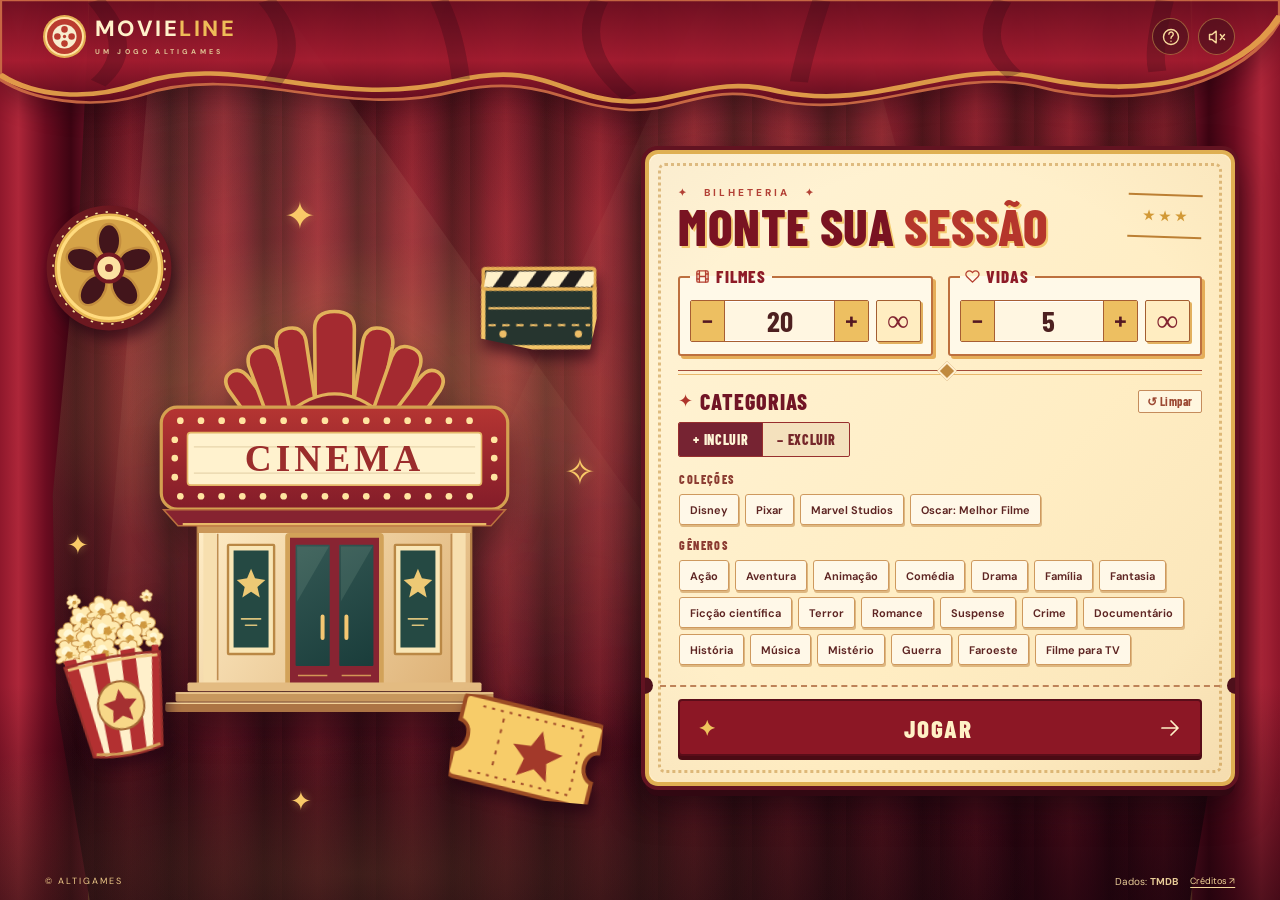
==== index.html @ 3230ce0a "Atualiza layout timeline" ====
<!doctype html>
<html lang="pt-BR">
<head>
<meta charset="utf-8"><meta name="viewport" content="width=device-width, initial-scale=1, viewport-fit=cover">
<meta name="theme-color" content="#480b17"><meta name="description" content="Luzes, câmera... em que ano? Monte sua linha do tempo de filmes no Movieline, um jogo AltiGames.">
<title>Movieline — Sua sessão de cinema</title>
<link rel="icon" href="./assets/favicon.svg" type="image/svg+xml">
<link rel="preconnect" href="https://fonts.googleapis.com"><link rel="preconnect" href="https://fonts.gstatic.com" crossorigin>
<link href="https://fonts.googleapis.com/css2?family=DM+Sans:wght@400;500;600;650;700&family=Fraunces:ital,opsz,wght@0,9..144,600;0,9..144,700;0,9..144,800;1,9..144,600&family=Barlow+Condensed:wght@500;600;700;800;900&display=swap" rel="stylesheet">
<link rel="stylesheet" href="./styles.css?v=6">
<link rel="stylesheet" href="./home.css?v=5">
<link rel="stylesheet" href="./game.css?v=7">
<script type="module" src="./js/app.js?v=7"></script>
</head>
<body data-screen="setup">
<div class="home-stage" aria-hidden="true">
 <div class="theatre-glow"></div>
 <div class="theatre-beam theatre-beam-left"></div><div class="theatre-beam theatre-beam-right"></div>
 <div class="theatre-curtain theatre-curtain-left"></div><div class="theatre-curtain theatre-curtain-right"></div>
 <div class="theatre-valance"></div><div class="theatre-floor"></div>
</div>
<div class="app-shell">
<header class="site-header">
 <a class="brand" href="./index.html" aria-label="Movieline, início"><img src="./assets/favicon.svg" alt="" width="38" height="38"><span>MOVIE<span class="brand-red">LINE</span><small>UM JOGO ALTIGAMES</small></span></a>
 <div class="header-actions" role="group" aria-label="Ajuda e som"><button class="icon-button" id="help-button" aria-label="Como jogar" title="Como jogar"><span data-icon="help"></span></button><button class="icon-button" id="sound-button" aria-label="Ativar sons" aria-pressed="false" title="Som"><span data-icon="sound-off"></span></button></div>
</header>
<main id="main-content">
<section id="setup-screen" class="setup-screen" aria-label="Configurar partida">
 <div class="intro" aria-hidden="true">
  <div class="stage-art">
   <div class="stage-center"><img src="./assets/cinema.svg?v=5" width="560" height="530" alt="" draggable="false"></div>
   <img class="stage-prop stage-reel" src="./assets/film-reel.svg" width="144" height="144" alt="" draggable="false">
   <img class="stage-prop stage-clapper" src="./assets/clapper.svg" width="165" height="130" alt="" draggable="false">
   <img class="stage-prop stage-ticket" src="./assets/golden-ticket.svg" width="140" height="90" alt="" draggable="false">
   <img class="stage-prop stage-popcorn" src="./assets/popcorn.svg" width="144" height="184" alt="" draggable="false">
   <span class="stage-spark stage-spark-a">&#10022;</span><span class="stage-spark stage-spark-b">&#10023;</span><span class="stage-spark stage-spark-c">&#10022;</span><span class="stage-spark stage-spark-d">&#10022;</span>
  </div>
 </div>
 <div class="setup-ticket">
  <div class="ticket-heading"><div><span class="ticket-kicker">✦ &nbsp; BILHETERIA &nbsp; ✦</span><h1>MONTE SUA <span>SESSÃO</span></h1></div><div class="ticket-emblem" aria-hidden="true"><span>★</span><span>★</span><span>★</span></div></div>
  <form id="setup-form" novalidate>
   <div class="counters">
    <fieldset class="counter"><legend><span data-icon="film"></span> FILMES</legend><div class="quantity-bar"><div class="stepper"><button type="button" data-step="films:-1" aria-label="Diminuir filmes">−</button><input id="films-input" aria-label="Quantidade de filmes" inputmode="numeric" type="number" min="1" step="1" value="20"><button type="button" data-step="films:1" aria-label="Aumentar filmes">+</button></div><button type="button" class="infinity-button" id="films-infinity-button" data-infinity="films" aria-pressed="false" aria-label="Ativar filmes infinitos" title="Filmes infinitos">∞</button><input type="checkbox" id="films-infinite" hidden></div></fieldset>
    <fieldset class="counter"><legend><span data-icon="heart"></span> VIDAS</legend><div class="quantity-bar"><div class="stepper"><button type="button" data-step="lives:-1" aria-label="Diminuir vidas">−</button><input id="lives-input" aria-label="Quantidade de vidas" inputmode="numeric" type="number" min="1" step="1" value="5"><button type="button" data-step="lives:1" aria-label="Aumentar vidas">+</button></div><button type="button" class="infinity-button" id="lives-infinity-button" data-infinity="lives" aria-pressed="false" aria-label="Ativar vidas infinitas" title="Vidas infinitas">∞</button><input type="checkbox" id="lives-infinite" hidden></div></fieldset>
   </div>
   <div class="ticket-cutline" aria-hidden="true"></div>
   <div class="category-top"><div class="category-section-heading"><span class="category-section-symbol" aria-hidden="true">✦</span><h2>CATEGORIAS</h2></div><button type="button" class="plain-button" id="clear-filters" aria-label="Limpar filtros">↺ Limpar</button></div>
   <div class="filter-toolbar"><div class="segmented" role="group" aria-label="Ação ao selecionar categoria"><button type="button" id="mode-include" class="active" aria-pressed="true">+ INCLUIR</button><button type="button" id="mode-exclude" aria-pressed="false">− EXCLUIR</button></div></div>
   <div class="category-area" id="category-area" tabindex="0" role="region" aria-label="Categorias de filmes"><div id="category-list"></div></div>
   <div class="sr-only" id="filter-summary" aria-live="polite"></div>
   <div class="ticket-divider"></div>
   <button class="primary-button start-button" id="start-button" type="submit"><span class="start-spark" aria-hidden="true">✦</span><span>JOGAR</span><span data-icon="arrow-right"></span></button>
   <div id="setup-error" class="error-message" role="alert" hidden></div>
   <span class="sr-only" id="session-recap"></span>
  </form>
  <button type="button" id="resume-button" class="resume-button" hidden>↻ Retomar sessão</button>
 </div>
</section>
<section id="game-screen" class="game-screen" hidden aria-label="Partida de Movieline">
 <div class="game-topline">
  <div class="game-stats" aria-label="Placar">
   <div class="stat-item" title="Filmes respondidos"><span data-icon="film"></span><span class="sr-only">Filmes: </span><b id="stat-progress">0 / 20</b></div>
   <div class="stat-item" title="Acertos"><span data-icon="trophy"></span><span class="sr-only">Acertos: </span><b id="stat-score">0</b></div>
   <div class="stat-item lives-stat" title="Vidas restantes"><span data-icon="heart"></span><span class="sr-only">Vidas: </span><b id="stat-lives">5</b></div>
  </div><span id="round-label" class="sr-only"></span>
  <button class="icon-button end-session" id="end-button" title="Encerrar partida" aria-label="Encerrar partida"><span data-icon="close"></span></button>
  <div class="progress-rail" aria-hidden="true"><div id="progress-fill"></div></div>
 </div>
 <section class="timeline-panel" aria-label="Linha do tempo">
  <div class="timeline-heading"><span><span data-icon="arrow-left"></span>ANTES</span><h2>LINHA DO TEMPO</h2><span>DEPOIS<span data-icon="arrow-right"></span></span></div>
  <div class="film-perforations" aria-hidden="true"></div>
  <div class="timeline-scroll" id="timeline-scroll" tabindex="0" role="region" aria-label="Linha do tempo horizontal. Arraste o filme ou toque em um espa&#231;o. Use a roda do mouse, dois dedos ou as setas para rolar."><div class="timeline-track" id="timeline-track"></div></div>
  <div class="film-perforations" aria-hidden="true"></div>
  <div class="timeline-bottom"><span class="scroll-cue" aria-hidden="true"><span data-icon="mouse"></span><span data-icon="arrow-left"></span><span data-icon="arrow-right"></span></span><div class="timeline-nav"><button class="icon-button" id="scroll-left" title="Rolar para a esquerda" aria-label="Rolar linha para a esquerda"><span data-icon="arrow-left"></span></button><button class="icon-button" id="scroll-right" title="Rolar para a direita" aria-label="Rolar linha para a direita"><span data-icon="arrow-right"></span></button></div></div>
 </section>
 <div class="turn-panel" id="turn-panel">
  <div id="candidate" class="candidate" tabindex="0" role="group" aria-label="Arraste o filme para a linha do tempo" aria-describedby="placement-label"></div>
  <div class="turn-actions">
   <button class="ticket-action" id="confirm-button" disabled><span>REVELAR</span></button>
   <button class="ticket-action" id="review-answer" hidden><span>VER RESPOSTA</span></button>
  </div><div id="placement-label" class="sr-only" aria-live="polite"></div>
 </div><div id="game-error" class="error-message game-error" role="alert" hidden></div>
</section>
<section id="results-screen" class="results-screen" hidden aria-label="Resultado da partida">
 <div class="results-ticket">
  <div class="eyebrow">FIM DA SESS&Atilde;O</div><div class="results-emblem" aria-hidden="true"><span data-icon="trophy"></span></div>
  <h1 id="results-title">Sess&atilde;o completa!</h1><p id="results-description"></p>
  <div class="results-stats"><div><b id="results-score">0</b><small>ACERTOS</small></div><div><b id="results-accuracy">0%</b><small>APROVEITAMENTO</small></div><div><b id="results-streak">0</b><small>SEQU&Ecirc;NCIA</small></div></div>
  <p id="results-detail"></p>
  <div class="results-actions"><button class="ticket-action" id="play-again"><span data-icon="refresh"></span><span>Jogar novamente</span></button><button class="outline-button results-secondary" id="new-game"><span data-icon="home"></span><span>Novo jogo</span></button></div>
  <div id="results-error" class="error-message" role="alert" hidden></div><button class="plain-button" id="review-timeline">Ver linha do tempo</button>
 </div>
</section>
</main>
<footer class="site-footer"><span class="footer-brand">© ALTIGAMES</span><button class="credits-trigger" id="credits-button"><span>Dados: <b>TMDB</b></span><span class="credits-word">Créditos ↗</span></button></footer>
</div>
<dialog id="info-dialog" class="info-dialog"><button class="dialog-close icon-button" aria-label="Fechar janela"><span data-icon="close"></span></button><div id="dialog-content"></div></dialog>
<dialog id="reveal-popup" class="reveal-popup" aria-labelledby="reveal-title" aria-describedby="reveal-film-name reveal-film-year">
 <div class="clapper-arm" aria-hidden="true"><span></span></div>
 <div class="reveal-popup-card"><div class="clapper-rail" aria-hidden="true"></div>
  <div class="reveal-popup-body">
   <button type="button" class="icon-button reveal-close" id="reveal-close" title="Ver a linha" aria-label="Fechar resposta e ver a linha do tempo"><span data-icon="close"></span></button>
   <h2 id="reveal-title">ACERTOU</h2>
   <p class="reveal-film-name" id="reveal-film-name"></p><p class="reveal-film-year" id="reveal-film-year"></p><p class="reveal-detail" id="reveal-detail"></p>
   <div id="reveal-error" class="error-message" role="alert" hidden></div>
   <button class="ticket-action ticket-next-button" id="popup-next-button" type="button"><span>Pr&oacute;ximo filme</span></button>
  </div>
 </div>
</dialog>
<div class="toast" id="toast" role="status" hidden></div>
<div class="sr-only" id="live-region" aria-live="polite"></div>
<noscript><div class="noscript">Ative o JavaScript no navegador para jogar Movieline.</div></noscript>
<script>if(location.protocol==='file:'){document.addEventListener('DOMContentLoaded',function(){var e=document.getElementById('setup-error');e.hidden=false;e.textContent='Este pacote é para publicação. Abra o jogo pelo endereço do site no GitHub Pages, não diretamente pelo arquivo index.html.';document.getElementById('start-button').disabled=true;});}</script>
</body></html>
---- styles.css ----
@charset "UTF-8";
:root{--paper:#f6efdf;--cream:#fff9ec;--ink:#342a24;--muted:#776c5e;--red:#b43b2e;--red-dark:#8b2d25;--gold:#d1a147;--line:#ded1b9;--mint:#dce5d6;--green:#315e4b;--shadow:0 6px 0 #ded1b8;--display:'Fraunces',Georgia,serif;--body:'DM Sans',Arial,sans-serif;--card-width:146px;--slot-width:116px;--track-height:284px}
*{box-sizing:border-box}html,body{margin:0;width:100%;height:100%;color:var(--ink);background:var(--paper)}body{font-family:var(--body);font-size:14px;background-image:radial-gradient(#b69c7320 .6px,transparent .6px);background-size:5px 5px;overflow:hidden}button,input,select,textarea{font:inherit}button,a,input,select,textarea{-webkit-tap-highlight-color:transparent}button{color:inherit;cursor:pointer}a{color:inherit}button{border:0;background:none}button:disabled{cursor:not-allowed;opacity:.45}button:focus-visible,a:focus-visible,input:focus-visible,select:focus-visible,textarea:focus-visible,[tabindex]:focus-visible{outline:3px solid #2c705c;outline-offset:4px}button,a,input{touch-action:manipulation}button{transition:background .16s,box-shadow .16s,opacity .16s,transform .16s}button:active:not(:disabled){transform:translateY(1px)}[hidden]{display:none!important}.icon{width:20px;height:20px;display:block;flex-shrink:0;stroke:currentColor;stroke-width:1.7;fill:none;stroke-linecap:round;stroke-linejoin:round}span[data-icon]{display:inline-flex;vertical-align:middle}.app-shell{height:100vh;height:100dvh;max-width:1536px;margin:0 auto;display:flex;flex-direction:column;padding:0 5%;overflow:hidden}.site-header{height:91px;flex:0 0 91px;display:flex;align-items:center;justify-content:space-between;border-bottom:1px solid var(--line);gap:20px}.brand{display:flex;align-items:center;gap:11px;text-decoration:none;font-weight:800;letter-spacing:2px;font-size:25px;line-height:1.1}.brand-red{color:var(--red)}.brand small{display:block;font-size:8px;letter-spacing:3.1px;color:var(--muted);margin-top:7px}.brand img{border-radius:50%;width:39px;height:39px}.header-middle{font-size:9px;letter-spacing:2px;color:var(--muted);display:flex;align-items:center;gap:15px}.mini-star{color:var(--red);font-size:22px}.header-actions{display:flex;gap:9px;align-items:center}.text-button{display:flex;align-items:center;gap:7px;font-size:12px;padding:10px}.icon-button{width:37px;height:37px;border:1px solid var(--line);border-radius:50%;display:inline-flex;align-items:center;justify-content:center;text-decoration:none;background:transparent}.icon-button:hover{background:#eadfc9}.text-button:hover,.plain-button:hover{text-decoration:underline;text-underline-offset:4px}#main-content{flex:1;min-height:0;position:relative}.setup-screen{height:100%;display:grid;grid-template-columns:1fr 1fr;gap:6%;align-items:center;padding:22px 0 18px}.intro{height:100%;max-height:720px;display:flex;flex-direction:column;justify-content:center;min-height:0;padding-top:6px}.eyebrow{font-size:10px;line-height:1.5;letter-spacing:2px;font-weight:700;color:var(--red);display:flex;align-items:center;gap:10px}.small-rule{width:23px;border-top:2px solid var(--red)}h1,h2,h3,p{margin:0}h1,h2{font-family:var(--display);font-weight:700}h1{font-size:clamp(48px,5vw,74px);line-height:1.07;letter-spacing:-2.6px;margin-top:17px;position:relative}h1 em{font-weight:600;color:var(--red);position:relative}h1 em:after{content:'';position:absolute;height:9px;border-bottom:2px solid var(--gold);bottom:-4px;left:0;right:0;border-radius:50%}.heading-star{position:absolute;color:var(--gold);font-size:32px;top:27%;right:1%;font-style:normal}.intro-copy{font-size:14px;line-height:1.75;color:var(--muted);margin-top:20px}.cinema-scene{position:relative;flex:0 1 330px;min-height:80px;margin:9px -20px -4px;display:flex;justify-content:center}.cinema-scene>img{width:100%;height:100%;object-fit:contain;max-height:350px}.scene-stamp{position:absolute;z-index:1;left:6%;top:15%;border:1.5px solid #9c4135;border-radius:50%;width:79px;height:79px;display:flex;flex-direction:column;align-items:center;justify-content:center;color:#9c4135;transform:rotate(-14deg);font-size:8px;letter-spacing:1.2px;gap:5px;outline:1px solid #9c4135;outline-offset:-6px}.scene-stamp b{font-size:9px}.scene-stamp span{font-size:9px;letter-spacing:4px;padding-left:4px}.intro-bottom{display:flex;gap:9px;align-items:center;justify-content:center;font-size:8px;letter-spacing:1.3px;color:var(--muted);margin-top:3px;padding:10px 0}.tiny-film{display:inline-block;width:18px;height:13px;border:2px solid var(--muted);border-left:5px dotted var(--muted);border-right:5px dotted var(--muted);transform:rotate(-15deg)}.setup-ticket{background:var(--cream);border:1px solid var(--line);border-radius:14px;box-shadow:var(--shadow);padding:27px 30px 19px;max-width:640px;width:100%;justify-self:end;position:relative}.ticket-heading{display:flex;align-items:center;justify-content:space-between;margin-bottom:23px}.ticket-heading h2{font-size:30px;letter-spacing:-1px;line-height:1.2;margin-top:5px}.ticket-heading .eyebrow{font-size:9px;letter-spacing:1.7px}.ticket-number{font-family:var(--display);font-size:13px;color:#a9977b;line-height:1.8;text-align:center}.ticket-number b{font-size:11px;letter-spacing:4px;color:var(--gold)}.counters{display:grid;grid-template-columns:1fr 1fr;gap:18px;margin-bottom:24px}.counter{min-width:0;margin:0;padding:0;border:0}.counter legend{font-size:12px;font-weight:600;margin-bottom:9px;display:flex;align-items:center;gap:6px}.counter legend .icon{width:16px;height:16px;color:var(--red)}.stepper{border:1px solid var(--line);border-radius:7px;height:47px;display:flex;align-items:center;background:var(--paper);overflow:hidden}.stepper button{font-size:22px;font-weight:400;width:39px;align-self:stretch}.stepper button:hover{background:#e7dbc3}.stepper input{min-width:0;width:100%;height:100%;font-size:23px;font-weight:700;text-align:center;border:0;background:none;color:var(--ink);appearance:textfield;-moz-appearance:textfield}.stepper input::-webkit-outer-spin-button,.stepper input::-webkit-inner-spin-button{-webkit-appearance:none;margin:0}.stepper.infinite:after{content:'\221e';position:absolute;left:50%;transform:translateX(-50%);font-size:30px;pointer-events:none}.stepper.infinite{position:relative}.stepper.infinite input{color:transparent}.infinite-control{display:flex;align-items:center;gap:7px;font-size:10px;color:var(--muted);margin-top:11px;cursor:pointer;user-select:none}.infinite-control input{position:absolute;opacity:0;width:1px;height:1px}.toggle{width:25px;height:15px;border:1px solid #cfc2aa;background:#e5dbc7;border-radius:20px;position:relative}.toggle:before{content:'';position:absolute;top:2px;left:2px;width:9px;height:9px;background:#fff9eb;border-radius:50%;transition:transform .15s}.infinite-control input:checked+.toggle{background:var(--green);border-color:var(--green)}.infinite-control input:checked+.toggle:before{transform:translateX(10px)}.infinite-control input:focus-visible+.toggle{outline:3px solid var(--green);outline-offset:3px}.infinite-control b{font-size:17px;font-weight:500;margin-left:auto;line-height:1}.category-top{display:flex;align-items:center;justify-content:space-between;gap:10px;margin-bottom:10px}.category-top h3{font-size:14px;font-weight:700}.plain-button{font-size:10px;color:var(--muted);padding:3px 0}.filter-toolbar{display:flex;align-items:center;justify-content:space-between;margin-bottom:13px;gap:10px}.segmented{border:1px solid var(--line);border-radius:5px;display:flex;padding:3px;gap:3px;background:#f3ead7}.segmented button{padding:5px 12px;border-radius:3px;font-size:11px}.segmented button.active{background:var(--green);color:white}.segmented #mode-exclude.active{background:var(--red)}.filter-key{font-size:8px;color:var(--muted);display:flex;gap:5px;align-items:center}.filter-key i{width:6px;height:6px;background:var(--green);border-radius:50%;margin-left:3px}.filter-key i.minus-key{background:var(--red)}.category-area{max-height:188px;min-height:84px;overflow-y:auto;padding:0 5px 2px 0;scrollbar-width:thin;scrollbar-color:#caba9f transparent;overscroll-behavior:contain}.category-group-title{font-size:8px;letter-spacing:1.6px;color:var(--muted);font-weight:700;margin:3px 0 8px}.category-group-title:not(:first-child){margin-top:15px}.category-chips{display:flex;flex-wrap:wrap;gap:6px}.category-chip{border:1px solid var(--line);border-radius:5px;background:#fff9ec;padding:7px 11px;font-size:11px;line-height:1;min-height:29px;display:inline-flex;gap:5px;align-items:center}.category-chip:hover{border-color:var(--green);background:#edf0e2}.category-chip.included{background:var(--mint);border-color:#789c7d;color:#2f5945}.category-chip.excluded{background:#f7e1d8;border-color:#c18372;color:#913427;text-decoration:line-through}.category-chip .chip-state{display:none;width:9px;font-size:12px;line-height:1}.category-chip.included .chip-state,.category-chip.excluded .chip-state{display:inline}.filter-summary{min-height:28px;font-size:10px;line-height:1.5;margin:12px 0 0;color:var(--muted)}.ticket-divider{position:relative;height:1px;border-top:1px dashed #ccbea2;margin:14px -30px 14px}.ticket-divider:before,.ticket-divider:after{content:'';width:16px;height:16px;border:1px solid var(--line);background:var(--paper);position:absolute;border-radius:50%;top:-9px}.ticket-divider:before{left:-9px;clip-path:inset(0 0 0 50%)}.ticket-divider:after{right:-9px;clip-path:inset(0 50% 0 0)}.session-recap{display:flex;align-items:center;gap:8px;font-size:10px;color:var(--muted);margin-bottom:12px}.session-recap .icon{width:17px;height:17px;color:var(--red)}.mode-badge{margin-left:auto;font-size:7px;font-weight:700;letter-spacing:1px;border:1px solid #c5b89d;background:#f2e9d4;padding:3px 5px;border-radius:3px;white-space:nowrap}.mode-badge.live{background:#dce7d8;color:var(--green);border-color:#aac1a1}.primary-button{display:flex;align-items:center;justify-content:center;gap:18px;background:var(--red);color:#fff8e7;border:1px solid var(--red-dark);border-radius:7px;box-shadow:0 3px 0 var(--red-dark);min-height:48px;padding:12px 19px;font-size:13px;font-weight:700}.primary-button:hover:not(:disabled){background:var(--red-dark);box-shadow:0 3px 0 #70261f}.start-button{width:100%;letter-spacing:1.5px;font-size:11px;justify-content:space-between;padding:14px 23px}.setup-note{font-size:9px;line-height:1.5;color:var(--muted);text-align:center;margin-top:12px}.error-message{font-size:12px;line-height:1.5;border:1px solid #c4937e;background:#f9e6db;color:#8a3125;padding:10px;border-radius:6px;margin-top:10px;max-height:90px;overflow:auto}.resume-button{display:block;width:100%;font-size:11px;color:var(--green);padding:12px 0 0;font-weight:600}.site-footer{height:47px;flex:0 0 47px;border-top:1px solid var(--line);display:flex;align-items:center;justify-content:space-between;gap:15px;color:#706556;font-size:9px}.footer-brand{font-size:8px;letter-spacing:1.2px}.footer-brand b{margin-left:8px;font-size:9px;letter-spacing:1.7px}.credits-trigger{font-size:10px;display:flex;gap:12px;align-items:center;color:#675d51;padding:8px 0}.credits-word{text-decoration:underline;text-underline-offset:3px;font-size:9px}.game-screen{height:100%;display:flex;flex-direction:column;padding:23px 0 18px;gap:15px}.game-topline{display:flex;align-items:center;justify-content:space-between;gap:20px}.game-topline h2{font-size:31px;letter-spacing:-1px;margin-top:5px}.game-topline h2 .mini-star{font-size:24px;margin-left:15px}.game-stats{display:flex;align-items:center;gap:30px}.game-stats>div{display:flex;flex-direction:column;gap:4px}.game-stats small{font-size:8px;letter-spacing:1.4px;color:var(--muted)}.game-stats b{font-family:var(--display);font-size:22px}.lives-stat b{color:var(--red)}.outline-button{border:1px solid var(--line);border-radius:6px;padding:9px 12px;display:inline-flex;align-items:center;justify-content:center;gap:8px;background:#fff8e9;font-size:11px;min-height:36px}.outline-button:hover{background:#e9dfc9}.outline-button .icon{width:16px;height:16px}.game-stats>.outline-button{margin-left:12px}.progress-rail{background:#e8ddc6;height:4px;border-radius:4px;overflow:hidden;flex-shrink:0}.progress-rail>div{background:var(--green);height:100%;width:0;transition:width .3s}.timeline-panel{flex:1;min-height:210px;border:1px solid var(--line);border-radius:12px;background:#fbf5e6;display:flex;flex-direction:column;overflow:hidden;position:relative}.timeline-heading{padding:17px 21px 5px;display:flex;align-items:center;justify-content:space-between;font-size:8px;letter-spacing:1.6px;color:var(--muted);flex-shrink:0}.timeline-heading>span{display:flex;gap:8px;align-items:center}.timeline-heading .icon{width:14px;height:14px}.timeline-heading .timeline-hint{font-size:10px;letter-spacing:0;color:#86765e}.timeline-scroll{overflow-x:auto;overflow-y:hidden;flex:1;min-height:0;scrollbar-width:thin;scrollbar-color:#baaa8b transparent;overscroll-behavior-x:contain;touch-action:pan-x;position:relative}.timeline-track{height:100%;min-height:170px;position:relative;isolation:isolate;width:100%;--center-y:calc(50% + 115.5px)}.timeline-track:before{content:'';position:absolute;left:0;right:0;top:var(--center-y);border-top:2px solid #cbbc9d;z-index:-1}.timeline-unit{position:absolute;top:50%;transform:translateY(-50%);width:var(--card-width);display:flex;flex-direction:column;align-items:center}.movie-card{position:relative;width:var(--card-width);height:218px;background:#fffcf3;border:1px solid #d2c3a8;border-radius:7px;box-shadow:0 4px 0 #d6c7a9;overflow:hidden;display:flex;flex-direction:column}.movie-poster{position:relative;width:100%;height:156px;overflow:hidden;background:#244b43;display:flex;align-items:center;justify-content:center;flex-shrink:0}.movie-poster img{display:block;width:100%;height:100%;object-fit:cover;position:absolute;inset:0;z-index:1}.movie-poster img.failed{display:none}.poster-fallback{height:100%;width:100%;padding:16px;display:flex;align-items:center;justify-content:center;flex-direction:column;background:repeating-linear-gradient(125deg,#ffffff08 0px,#ffffff08 1px,transparent 1px,transparent 5px);gap:12px;color:#f7eacb}.poster-fallback .icon{height:34px;width:34px;opacity:.8}.poster-fallback span{font-family:var(--display);font-size:18px;font-weight:600;line-height:1.1;text-align:center}.poster-fallback small{font-size:7px;letter-spacing:2px;opacity:.7}.card-title{padding:8px 9px;font-size:10px;font-weight:700;line-height:1.3;display:-webkit-box;-webkit-line-clamp:3;-webkit-box-orient:vertical;overflow:hidden}.card-year{position:absolute;top:142px;right:7px;background:var(--cream);border:1px solid #c9b58d;box-shadow:0 2px 0 #00000010;border-radius:4px;padding:3px 7px;font-family:var(--display);font-size:16px;font-weight:700;z-index:2}.base-label{font-size:7px;letter-spacing:1.4px;position:absolute;top:7px;left:7px;padding:5px;background:var(--paper);border-radius:2px;color:var(--ink);z-index:2}.movie-card.new-card{border:2px solid #56805b;box-shadow:0 4px 0 #6b8e68}.timeline-dot{width:9px;height:9px;background:#b4935e;border:2px solid var(--paper);outline:1px solid #b4935e;border-radius:50%;margin-top:13px;z-index:2}.timeline-slot{position:absolute;top:50%;transform:translateY(-50%);width:var(--slot-width);height:246px;display:flex;align-items:center;justify-content:center;z-index:2}.slot-button{width:62px;height:106px;display:flex;flex-direction:column;align-items:center;justify-content:center;border:1px dashed #c7b493;border-radius:7px;color:#aa916a;background:#fcf7ec80;gap:8px}.slot-button b{font-size:24px;font-weight:400}.slot-button small{font-size:8px;line-height:1.4}.slot-button:hover{background:#f2e1d0;border-color:var(--red);color:var(--red)}.timeline-slot.selected .slot-button{width:100px;height:218px;border:2px solid var(--red);box-shadow:0 3px 0 var(--red-dark);background:#fff6e6;padding:0;overflow:hidden;display:block;position:relative;color:var(--ink);cursor:grab;touch-action:none}.slot-movie-poster{height:144px}.slot-movie-poster .poster-fallback span{font-size:14px}.slot-movie-title{padding:8px 6px;font-size:9px;line-height:1.25;font-weight:700;max-height:54px;overflow:hidden}.slot-question{position:absolute;top:130px;right:5px;border-radius:3px;background:var(--red);color:white;padding:2px 6px;font-size:16px;font-weight:700;z-index:2}.timeline-slot.drop-hover .slot-button{box-shadow:0 0 0 4px #b43b2e28;border-color:var(--red);background:#f5dbcc}.timeline-bottom{padding:5px 18px 9px;display:flex;align-items:center;justify-content:space-between;flex-shrink:0;font-size:9px;color:var(--muted)}.timeline-bottom>span{display:flex;align-items:center;gap:6px}.timeline-bottom .icon{width:14px;height:14px}.timeline-nav{display:flex;gap:6px}.timeline-nav .icon-button{height:29px;width:29px;background:#f9f0de}.turn-panel{flex-shrink:0;display:grid;grid-template-columns:170px 1fr 247px;align-items:center;gap:25px;border:1px solid var(--line);border-radius:10px;background:var(--cream);padding:18px 25px;min-height:172px}.candidate{width:163px;height:138px;display:flex;gap:9px;align-items:center;cursor:grab;touch-action:none;user-select:none;position:relative;background:#e8dfc9;border:1px solid #cbbb9d;border-radius:7px;padding:8px;transform:rotate(-3deg);box-shadow:3px 4px 0 #d7c8ac}.candidate .movie-poster{width:78px;height:120px;border-radius:3px;flex-shrink:0}.candidate .poster-fallback{padding:6px;gap:8px}.candidate .poster-fallback span{font-size:13px}.candidate .poster-fallback .icon{width:22px;height:22px}.candidate .poster-fallback small{display:none}.candidate-copy{font-size:9px;font-weight:700;line-height:1.4;max-height:118px;overflow:hidden}.candidate-copy small{display:block;font-size:7px;color:var(--red);letter-spacing:1.1px;margin-bottom:7px;font-weight:700}.candidate-copy .candidate-year{font-family:var(--display);display:block;font-size:25px;margin-top:8px;color:var(--red)}.candidate.dragging{opacity:.45}.drag-ghost{position:fixed;z-index:2000;pointer-events:none;width:140px;height:175px;background:#fff6e6;border:2px solid var(--red);border-radius:7px;overflow:hidden;box-shadow:0 15px 30px #342a2450;transform:rotate(-4deg);will-change:left,top}.drag-ghost .movie-poster{height:137px}.drag-ghost .card-title{font-size:9px;padding:5px}.turn-copy .eyebrow{font-size:8px;letter-spacing:1.3px}.turn-copy h3{font-family:var(--display);font-size:24px;letter-spacing:-.5px;margin-top:7px}.turn-copy>p{font-size:11px;line-height:1.65;color:var(--muted);margin-top:8px}.placement-label{font-size:10px;line-height:1.4;color:var(--red);margin-top:10px;font-weight:700}.turn-actions{display:flex;flex-direction:column;gap:12px;align-items:stretch}.turn-actions .primary-button{font-size:11px;gap:8px;min-height:45px}.turn-actions>small{font-size:8px;color:var(--muted);text-align:center}.position-buttons{display:flex;align-items:center;justify-content:center;gap:15px}.position-buttons>span{font-size:8px;letter-spacing:1.5px;color:var(--muted)}.position-buttons .outline-button{height:29px;min-height:29px;width:35px;padding:6px}.turn-panel.correct{background:#eef0df;border-color:#90aa82}.turn-panel.correct .turn-copy h3,.turn-panel.correct .placement-label{color:var(--green)}.turn-panel.wrong{background:#f8e9dc;border-color:#cb9b84}.turn-panel.wrong .turn-copy h3{color:var(--red)}.turn-panel.revealed .candidate{cursor:default}.results-screen{height:100%;display:flex;justify-content:center;align-items:center;padding:20px}.results-ticket{width:610px;background:var(--cream);border:1px solid var(--line);border-radius:12px;padding:27px 35px;text-align:center;box-shadow:var(--shadow)}.results-ticket .eyebrow{justify-content:center}.results-emblem{font-size:50px;color:var(--gold);margin-top:6px}.results-ticket h1{font-size:49px;margin:5px 0 12px}.results-ticket>p{color:var(--muted);font-size:13px;line-height:1.6}.results-stats{display:grid;grid-template-columns:1fr 1.4fr 1fr;margin:24px 0 18px}.results-stats>div{display:flex;align-items:center;flex-direction:column;gap:7px}.results-stats>div+div{border-left:1px solid var(--line)}.results-stats b{font-family:var(--display);font-size:38px;color:var(--red)}.results-stats small{font-size:8px;letter-spacing:1px}.results-ticket .ticket-divider{margin:16px -35px}.results-ticket .primary-button{width:100%;margin-top:20px;font-size:11px;letter-spacing:1px}.results-ticket .plain-button{margin-top:17px;font-size:11px}.info-dialog{border:1px solid #c4b394;background:var(--cream);border-radius:12px;color:var(--ink);padding:32px;width:560px;max-width:calc(100vw - 30px);max-height:calc(100dvh - 40px);overflow-y:auto;box-shadow:0 16px 60px #33282433}.info-dialog::backdrop{background:#251c17aa;backdrop-filter:blur(4px)}.dialog-close{position:absolute;top:14px;right:14px;width:29px;height:29px}.info-dialog h2{font-size:30px;margin-bottom:20px;margin-right:30px}.info-dialog h3{font-family:var(--display);font-size:18px;margin:15px 0 8px}.info-dialog p{font-size:13px;line-height:1.7;color:var(--muted);margin-bottom:13px}.info-dialog strong{color:var(--ink)}.info-dialog .primary-button{width:100%;margin-top:20px}.help-step{display:flex;gap:12px;align-items:flex-start;margin-bottom:17px}.help-step>b{font-size:13px;border:1px solid #c6b698;background:var(--paper);border-radius:50%;height:30px;width:30px;display:flex;align-items:center;justify-content:center;flex-shrink:0;color:var(--red)}.help-step p{margin:0}.modal-note{padding:12px;background:var(--paper);border-radius:6px;border:1px solid var(--line)}.tmdb-logo{height:auto;width:94px;object-fit:contain;margin:8px 0 18px}.tmdb-notice{padding:15px;background:#ece6d5;border-left:3px solid var(--green);font-size:13px!important;line-height:1.5!important;color:var(--ink)!important}.dialog-actions{display:flex;gap:12px;align-items:center}.dialog-actions .primary-button{margin:0;width:auto;flex:1}.dialog-actions .outline-button{flex:1;min-height:48px}.review-list{display:grid;gap:8px;max-height:50dvh;overflow:auto;padding:4px}.review-list>div{display:flex;gap:12px;padding:8px 12px;border:1px solid var(--line);border-radius:5px;font-size:12px;align-items:center}.review-list b{font-family:var(--display);font-size:18px;color:var(--red)}.toast{position:fixed;bottom:58px;left:50%;transform:translateX(-50%);z-index:2500;background:var(--ink);color:var(--cream);padding:12px 20px;border-radius:7px;box-shadow:0 6px 25px #0002;font-size:12px;line-height:1.5;max-width:calc(100vw - 40px);width:max-content;text-align:center;pointer-events:none}.sr-only{position:absolute;width:1px;height:1px;padding:0;margin:-1px;overflow:hidden;clip:rect(0,0,0,0);white-space:nowrap;border:0}.noscript{position:fixed;inset:0;background:var(--paper);display:grid;place-items:center;padding:30px;text-align:center}.loading{pointer-events:none}.loading>span:first-child:before{content:'';display:inline-block;width:13px;height:13px;border:2px solid #fff6;border-top-color:#fff;border-radius:50%;vertical-align:middle;margin-right:10px;animation:spin .6s linear infinite}@keyframes spin{to{transform:rotate(360deg)}}
@media(min-width:1500px){.intro h1{font-size:76px}.setup-ticket{padding-top:33px;padding-bottom:25px}.category-area{max-height:205px}.cinema-scene{flex-basis:360px}}
@media(max-height:800px) and (min-width:851px){.site-header{height:73px;flex-basis:73px}.setup-screen{padding:15px 0;gap:5%}.setup-ticket{padding:20px 24px 15px}.ticket-heading{margin-bottom:16px}.ticket-heading h2{font-size:28px}.counters{margin-bottom:16px}.category-area{max-height:135px}.category-top{margin-bottom:8px}.filter-toolbar{margin-bottom:9px}.filter-summary{margin-top:9px;min-height:26px}.ticket-divider{margin:10px -24px}.session-recap{margin-bottom:10px}.setup-note{margin-top:9px}.intro h1{font-size:60px;margin-top:12px}.intro-copy{margin-top:16px;font-size:13px}.cinema-scene{flex-basis:255px;margin-top:7px}.scene-stamp{width:67px;height:67px;font-size:7px}.scene-stamp b{font-size:7px}.intro-bottom{font-size:7px}.site-footer{height:39px;flex-basis:39px}.game-screen{padding:16px 0;gap:12px}.turn-panel{min-height:150px;padding:14px 20px;gap:20px}.candidate{height:120px;width:146px}.candidate .movie-poster{height:104px;width:68px}.turn-copy h3{font-size:22px}.turn-panel{grid-template-columns:146px 1fr 232px}.timeline-heading{padding-top:12px}.game-topline h2{font-size:29px}}
@media(max-width:1100px) and (min-width:851px){.app-shell{padding:0 3%}.setup-screen{gap:3%}.header-middle{display:none}.setup-ticket{padding-left:23px;padding-right:23px}.intro h1{font-size:57px}.filter-key{display:none}.ticket-divider{margin-left:-23px;margin-right:-23px}.turn-panel{grid-template-columns:145px 1fr 214px;gap:16px}.turn-copy h3{font-size:21px}}
@media(max-width:850px){.app-shell{padding:0 5%}.site-header{height:70px;flex-basis:70px}.brand{font-size:21px;letter-spacing:1.6px}.brand img{width:33px;height:33px}.brand small{font-size:7px;letter-spacing:2.6px}.header-middle{display:none}.setup-screen{grid-template-columns:1fr;gap:0;padding:16px 0;align-content:center}.intro{display:none}.setup-ticket{width:100%;max-width:600px;justify-self:center;padding:24px 28px 18px}.category-area{max-height:200px}.ticket-heading{margin-bottom:20px}.counters{margin-bottom:20px}.category-chip{font-size:12px;padding:9px 12px}.category-group-title{font-size:9px}.site-footer{height:43px;flex-basis:43px}.footer-brand{font-size:7px;max-width:190px;line-height:1.6}.footer-brand b{display:block;margin:0}.game-topline{gap:8px;align-items:flex-end}.game-topline h2{font-size:25px}.game-topline .eyebrow{font-size:8px;letter-spacing:1.3px}.game-stats{gap:16px}.game-stats b{font-size:19px}.game-stats small{font-size:7px}.game-stats>.outline-button{margin-left:0;padding:6px 8px}.turn-panel{grid-template-columns:128px 1fr;gap:12px 18px;padding:15px 20px}.candidate{grid-row:span 2;width:126px;height:156px;display:block;padding:6px}.candidate .movie-poster{height:103px;width:112px}.candidate-copy{font-size:9px;max-height:36px;padding:5px 3px}.turn-copy h3{font-size:21px;margin-top:4px}.turn-copy .eyebrow{font-size:7px;letter-spacing:1px}.turn-copy>p{font-size:10px;line-height:1.5;margin-top:5px}.placement-label{font-size:9px;margin-top:6px}.turn-actions{grid-column:2;display:grid;grid-template-columns:auto 1fr;gap:8px;align-items:center}.turn-actions .position-buttons{gap:5px}.position-buttons>span{display:none}.turn-actions>small{display:none}.turn-actions .primary-button{min-height:36px;padding:8px;font-size:10px}.turn-actions .primary-button .icon{width:14px;height:14px}.timeline-heading{padding:13px 15px 5px;font-size:7px}.timeline-heading .timeline-hint{display:none}.game-screen{padding:17px 0;gap:12px}.game-topline h2 .mini-star{display:none}}
@media(max-width:520px){:root{--card-width:116px;--slot-width:91px}.app-shell{padding:0 16px}.site-header{height:63px;flex-basis:63px;gap:8px}.brand{font-size:18px;letter-spacing:1px;gap:7px}.brand img{width:30px;height:30px}.brand small{font-size:6px;letter-spacing:2.3px;margin-top:5px}.header-actions{gap:6px}.help-label{display:none}.text-button{padding:7px}.icon-button{width:31px;height:31px}.header-actions .icon{width:17px;height:17px}.setup-screen{padding:12px 0;align-content:center}.setup-ticket{padding:20px 20px 15px;border-radius:10px}.ticket-heading h2{font-size:27px}.ticket-heading .eyebrow{font-size:8px;letter-spacing:1.5px}.ticket-heading{margin-bottom:18px}.ticket-number{font-size:11px}.counters{gap:14px;margin-bottom:20px}.counter legend{font-size:11px}.stepper{height:43px}.stepper input{font-size:24px}.stepper button{width:35px}.infinite-control{font-size:9px;gap:6px;margin-top:10px}.category-top h3{font-size:13px}.plain-button{font-size:9px}.filter-key{font-size:7px;gap:4px}.filter-toolbar{margin-bottom:10px}.segmented button{padding:5px 10px;font-size:10px}.category-area{max-height:176px;min-height:75px}.category-chip{font-size:10px;min-height:29px;padding:8px 10px}.category-group-title{font-size:8px;letter-spacing:1.3px;margin-bottom:8px}.category-chips{gap:6px}.filter-summary{font-size:9px;margin-top:10px;min-height:27px}.ticket-divider{margin:10px -20px 12px}.session-recap{font-size:9px;gap:5px;margin-bottom:11px}.session-recap .icon{width:15px}.mode-badge{font-size:6px;letter-spacing:.5px}.start-button{font-size:10px;letter-spacing:1px;min-height:46px;padding:12px 17px}.setup-note{font-size:8px;margin-top:11px}.site-footer{height:42px;flex-basis:42px}.footer-brand{font-size:6px;letter-spacing:.5px}.footer-brand b{font-size:8px;letter-spacing:1px}.credits-trigger{font-size:9px;gap:5px;flex-wrap:wrap;justify-content:flex-end;max-width:160px}.credits-word{font-size:8px}.game-screen{padding:13px 0 10px;gap:10px}.game-topline{align-items:center;flex-wrap:wrap}.game-topline>div:first-child{width:100%;display:flex;justify-content:space-between;align-items:center}.game-topline h2{font-size:23px;margin:0}.game-topline .eyebrow{font-size:7px;order:2;letter-spacing:.6px;max-width:95px;text-align:right;display:block}.game-stats{width:100%;gap:23px;margin-top:2px;align-items:center}.game-stats>div{gap:3px}.game-stats small{font-size:7px;letter-spacing:1px}.game-stats b{font-size:19px}.game-stats>.outline-button{margin-left:auto;padding:5px 9px;font-size:10px;min-height:30px}.game-stats>.outline-button .icon{width:13px}.timeline-panel{min-height:220px;border-radius:8px}.timeline-heading{font-size:6px;letter-spacing:1px;padding:11px 10px 2px}.timeline-heading .icon{width:11px;height:11px}.movie-card{height:186px}.movie-poster{height:129px}.card-title{font-size:9px;line-height:1.3;padding:7px}.card-year{top:117px;font-size:14px;padding:2px 5px}.base-label{font-size:6px;padding:4px;letter-spacing:1px;top:5px;left:5px}.timeline-track{--center-y:calc(50% + 98.5px)}.timeline-dot{margin-top:11px;width:7px;height:7px}.timeline-slot{height:210px}.slot-button{width:46px;height:92px}.slot-button small{font-size:7px}.timeline-slot.selected .slot-button{width:78px;height:182px}.slot-movie-poster{height:121px}.slot-question{top:108px;font-size:14px}.slot-movie-title{font-size:8px;padding:7px 4px}.timeline-bottom{padding:4px 10px 7px;font-size:7px}.timeline-bottom .icon{width:11px}.timeline-nav .icon-button{height:26px;width:26px}.turn-panel{grid-template-columns:88px 1fr;gap:9px 12px;padding:13px 12px;min-height:165px}.candidate{width:88px;height:133px;padding:5px;border-radius:5px;grid-row:span 2}.candidate .movie-poster{width:76px;height:90px}.candidate-copy{font-size:8px;max-height:31px;line-height:1.3;padding:5px 0}.candidate .poster-fallback span{font-size:11px}.candidate .poster-fallback .icon{width:19px;height:19px}.turn-copy .eyebrow{font-size:6px;letter-spacing:.65px}.turn-copy h3{font-size:19px;line-height:1.12;margin-top:5px}.turn-copy>p{font-size:9px;margin-top:5px;line-height:1.4}.turn-copy>p br{display:none}.placement-label{font-size:8px;line-height:1.4;margin-top:5px}.turn-actions{gap:7px}.position-buttons .outline-button{width:24px;min-height:27px;height:27px;padding:4px}.turn-actions .primary-button{font-size:9px;padding:7px 5px;gap:5px;min-height:34px;border-radius:5px}.turn-actions .primary-button .icon{width:12px;height:12px}.results-screen{padding:14px 0}.results-ticket{padding:23px 20px}.results-ticket h1{font-size:40px}.results-ticket .eyebrow{font-size:8px;letter-spacing:1.5px}.results-stats b{font-size:30px}.results-stats small{font-size:7px;letter-spacing:0}.results-ticket>p{font-size:11px}.results-ticket .ticket-divider{margin-left:-20px;margin-right:-20px}.info-dialog{padding:25px 22px}.info-dialog h2{font-size:26px}.info-dialog p{font-size:12px}.info-dialog .dialog-close{top:10px;right:10px}}
@media(max-height:720px) and (max-width:850px){.site-header{height:55px;flex-basis:55px}.setup-screen{padding:10px 0}.setup-ticket{padding-top:15px;padding-bottom:12px}.ticket-heading{margin-bottom:12px}.ticket-heading h2{font-size:25px}.counters{margin-bottom:14px}.category-area{max-height:122px}.category-top{margin-bottom:8px}.filter-toolbar{margin-bottom:8px}.filter-summary{min-height:24px;margin-top:8px}.ticket-divider{margin-top:8px;margin-bottom:9px}.session-recap{margin-bottom:8px}.setup-note{margin-top:8px}.site-footer{height:36px;flex-basis:36px}.game-screen{gap:8px;padding-top:10px}.game-topline h2{font-size:21px}.turn-panel{min-height:140px;padding:10px;gap:7px 10px}.candidate{height:117px}.candidate .movie-poster{height:77px}.turn-copy h3{font-size:17px}.timeline-panel{min-height:192px}.timeline-heading{padding-top:8px}.timeline-bottom{padding-bottom:5px}.movie-card{height:164px}.movie-poster{height:111px}.card-year{top:100px}.timeline-track{--center-y:calc(50% + 86px)}.timeline-slot.selected .slot-button{height:160px}.slot-movie-poster{height:102px}.slot-question{top:91px}.timeline-dot{margin-top:8px}.game-stats b{font-size:17px}.game-stats{gap:22px}.results-emblem{font-size:35px}.results-ticket h1{font-size:35px}.results-stats{margin:15px 0}.results-ticket .primary-button{margin-top:12px}.results-ticket .plain-button{margin-top:12px}}
/* Compact-height layouts keep the controls in the viewport; only category/review lists scroll. */
@media(max-height:680px) and (min-width:851px){.site-header{height:57px;flex-basis:57px}.setup-ticket{padding:12px 20px}.ticket-heading{margin-bottom:9px}.ticket-heading h2{font-size:24px}.ticket-heading .eyebrow{display:none}.counters{margin-bottom:10px}.stepper{height:36px}.infinite-control{margin-top:7px}.category-area{max-height:79px}.filter-summary{min-height:16px;margin-top:6px;font-size:9px}.filter-toolbar{margin-bottom:6px}.ticket-divider{margin:7px -20px}.session-recap{margin-bottom:7px}.primary-button{min-height:39px;padding:8px 16px}.setup-note{margin-top:7px;font-size:8px}.intro h1{font-size:45px}.intro-copy{font-size:12px;margin-top:12px}.cinema-scene{flex-basis:190px}.game-screen{gap:8px;padding:10px 0}.game-topline h2{font-size:22px}.game-stats b{font-size:18px}.game-topline .eyebrow{font-size:7px}.turn-panel{min-height:113px;padding:9px 15px;grid-template-columns:120px 1fr 220px}.candidate{width:120px;height:91px}.candidate .movie-poster{width:50px;height:75px}.candidate-copy{font-size:8px}.candidate-copy small{font-size:6px}.turn-copy h3{font-size:20px;margin-top:4px}.turn-copy>p{font-size:10px;margin-top:4px}.placement-label{margin-top:5px}.turn-actions{gap:7px}.turn-actions .primary-button{min-height:35px}.movie-card{height:161px}.movie-poster{height:112px}.card-year{top:100px}.timeline-slot.selected .slot-button{height:158px}.slot-movie-poster{height:104px}.slot-question{top:90px}.timeline-track{--center-y:calc(50% + 84px)}.timeline-dot{margin-top:7px}.timeline-heading{padding:7px 13px 0}.timeline-bottom{padding-bottom:4px}.timeline-panel{min-height:170px}}
@media(max-height:520px) and (max-width:850px) and (orientation:landscape){.app-shell{padding:0 20px}.site-header{height:46px;flex-basis:46px}.site-footer{height:27px;flex-basis:27px}.brand{font-size:17px}.brand img{width:26px;height:26px}.brand small{display:none}.setup-screen{padding:8px 0}.setup-ticket{max-width:900px;padding:13px 20px;box-shadow:0 3px 0 #ded1b8}.ticket-heading{margin-bottom:8px}.ticket-heading h2{font-size:23px}.ticket-heading .eyebrow,.ticket-number{display:none}#setup-form{display:grid;grid-template-columns:1fr 1.15fr;gap:6px 22px}.counters{grid-column:1;grid-row:1/span 3;margin:0;align-self:center;gap:12px}.category-top{grid-column:2;grid-row:1;margin:0}.filter-toolbar{grid-column:2;grid-row:2;margin:0}.category-area{grid-column:2;grid-row:3;max-height:76px;min-height:65px}.category-chip{font-size:9px;padding:6px 8px;min-height:25px}.category-group-title{font-size:7px;margin:2px 0 5px}.filter-summary{grid-column:2;grid-row:4;font-size:8px;min-height:0;margin:0}.ticket-divider{display:none}.session-recap{grid-column:1;grid-row:4;font-size:9px;align-self:center;margin:0}.start-button{grid-column:1;grid-row:5;min-height:34px;padding:7px 15px;font-size:9px}.setup-note{grid-column:2;grid-row:5;margin:0;align-self:center;font-size:8px}.error-message{grid-column:1/-1;font-size:10px;margin:0}.resume-button{position:absolute;right:20px;top:18px;width:auto;padding:0;font-size:10px}.game-screen{padding:8px 0;display:grid;grid-template-columns:1fr 210px;grid-template-rows:44px 3px 1fr;gap:6px 12px}.game-topline{grid-column:1/-1;flex-wrap:nowrap}.game-topline h2{font-size:22px}.game-topline>div:first-child{display:block;width:auto}.game-topline .eyebrow{display:none}.game-stats{width:auto;gap:20px;margin:0}.game-stats b{font-size:18px}.progress-rail{grid-column:1/-1}.timeline-panel{grid-column:1;min-height:0}.turn-panel{grid-column:2;grid-row:3;display:flex;flex-direction:column;padding:10px;gap:6px;min-height:0;justify-content:center}.candidate{display:flex;width:175px;height:60px;padding:4px;gap:8px;transform:rotate(-2deg)}.candidate .movie-poster{height:50px;width:38px}.candidate-copy{font-size:9px;max-height:47px}.turn-copy{width:100%}.turn-copy .eyebrow{display:none}.turn-copy h3{font-size:17px;margin:0}.turn-copy>p{font-size:9px;line-height:1.3;margin-top:4px}.placement-label{font-size:8px;margin-top:4px}.turn-actions{display:grid;grid-template-columns:auto 1fr;gap:6px;width:100%}.turn-actions .primary-button{min-height:29px;font-size:9px;padding:5px;gap:4px}.turn-actions .primary-button .icon{width:11px}.position-buttons .outline-button{width:24px;min-height:25px;height:25px}.turn-actions>small{display:none}.movie-card{height:143px;width:104px}.movie-poster{height:99px}.card-year{top:88px;font-size:13px}.card-title{font-size:8px;padding:6px}.timeline-track{--center-y:calc(50% + 74.5px)}.timeline-unit{--card-width:104px}.timeline-dot{margin-top:6px}.timeline-slot.selected .slot-button{height:140px;width:74px}.slot-movie-poster{height:94px}.slot-question{top:82px}.slot-movie-title{font-size:7px}.timeline-heading{padding:5px 10px 0}.timeline-bottom{padding:2px 10px 4px}.timeline-nav .icon-button{width:24px;height:24px}.results-ticket{padding:15px 25px}.results-screen{padding:8px 0}.results-ticket h1{font-size:29px;margin:4px 0}.results-emblem{display:none}.results-stats{margin:10px 0}.results-stats b{font-size:25px}.results-ticket .primary-button{margin-top:8px;min-height:32px;padding:7px}.results-ticket .plain-button{margin-top:10px}}
@media(prefers-reduced-motion:reduce){*,*:before,*:after{scroll-behavior:auto!important;animation-duration:.01ms!important;transition:none!important}}

.timeline-slot.selected .slot-button{translate:0 -11px}
@media(max-width:520px){.timeline-slot.selected .slot-button{translate:0 -9px}}

@media(max-height:650px){.setup-ticket:has(#setup-error:not([hidden])) .category-area{min-height:24px;max-height:36px}#setup-error{max-height:78px;overflow:auto}}
---- home.css ----
/* Movieline v5. The v3 ticket/grid is preserved; scenery has its own layer. */
:root { --stage-burgundy:#540d1b; --stage-red:#8e1525; --stage-cream:#fff0ce; --stage-gold:#efbc58; --stage-ink:#571923; --stage-display:'Barlow Condensed',Impact,'Arial Narrow',sans-serif; }
body[data-screen="setup"] {background:#340913;color:var(--stage-cream)}
.home-stage {display:none;position:fixed;inset:0;z-index:0;overflow:hidden;pointer-events:none;background:
 linear-gradient(180deg,#20050b59 0%,transparent 24%,#24051091 100%),
 repeating-linear-gradient(90deg,#400914 0px,#721224 19px,#8e1b2d 36px,#681023 56px,#350711 76px,#560d1c 94px)}
body[data-screen="setup"] .home-stage {display:block}
.theatre-glow{position:absolute;inset:0;background:radial-gradient(ellipse at 26% 45%,#e7ac636b 0%,#ca67532e 24%,transparent 55%),radial-gradient(ellipse at 75% 28%,#cd534a3d,transparent 65%),linear-gradient(90deg,#1301088c,transparent 15%,transparent 86%,#120107a6)}
.theatre-beam{position:absolute;top:-15%;height:112%;width:61%;opacity:.17;filter:blur(12px);transform-origin:50% 0;clip-path:polygon(29% 0,33% 0,100% 100%,0 100%);background:linear-gradient(180deg,#ffe7aeac,transparent 95%);animation:theatre-light 12s ease-in-out infinite alternate}
.theatre-beam-left{left:-5%;transform:rotate(-8deg)}
.theatre-beam-right{right:-4%;transform:rotate(12deg);animation-delay:-5s;opacity:.1}
.theatre-curtain{position:absolute;top:0;bottom:0;width:clamp(46px,9vw,160px);background:repeating-linear-gradient(90deg,#430613 0,#8e172b 22%,#ad2639 39%,#6b0c20 63%,#3d0412 85%,#681024 100%);border-inline-end:2px solid #d7a1538c;box-shadow:4px 0 20px #18020b82}
.theatre-curtain-left{left:-2vw;clip-path:polygon(0 0,100% 0,91% 24%,68% 55%,71% 78%,100% 100%,0 100%)}
.theatre-curtain-right{right:-2vw;transform:scaleX(-1);clip-path:polygon(0 0,100% 0,91% 24%,68% 55%,71% 78%,100% 100%,0 100%)}
.theatre-valance{position:absolute;inset:0 0 auto;height:clamp(75px,16vh,170px);background:url('./assets/curtain-valance.svg') center top/100% 100% no-repeat;filter:drop-shadow(0 10px 12px #22020c65);opacity:.93}
.theatre-floor{position:absolute;inset:auto 0 0;height:24%;background:radial-gradient(ellipse at 28% 88%,#eab96524,transparent 52%),linear-gradient(180deg,transparent,#16030b99);pointer-events:none}
body[data-screen="setup"] .app-shell {max-width:1600px;padding-inline:clamp(18px,3.5vw,70px);position:relative;z-index:1}
body[data-screen="setup"] .site-header {height:73px;flex-basis:73px;border:0;background:none;position:relative}
body[data-screen="setup"] .site-header:after{display:none}
body[data-screen="setup"] .brand{font-size:22px;color:#fff1ca;letter-spacing:2.5px}
body[data-screen="setup"] .brand-red{color:var(--stage-gold)}
body[data-screen="setup"] .brand small{color:#dec092;font-size:7px;letter-spacing:3.2px}
body[data-screen="setup"] .brand img{background:#ffe2a0;border-radius:50%;padding:2px;box-shadow:0 0 0 2px #e2ae52}
body[data-screen="setup"] .header-actions .icon-button{border-color:#d5a55185;color:#f8da9c;background:#47101c99}
body[data-screen="setup"] .header-actions .icon-button:hover{background:#8c2531}
body[data-screen="setup"] .site-footer{height:38px;flex:0 0 38px;border:0;color:#ddbb85}
body[data-screen="setup"] .site-footer .footer-brand{font-size:9px;letter-spacing:2px;color:#efcb8a}
body[data-screen="setup"] .site-footer .credits-trigger{color:#e8cc98;font-size:10px}
body[data-screen="setup"] .site-footer .credits-word{color:#f6d899}
#setup-screen{height:100%;min-height:0;display:grid;grid-template-columns:minmax(0,1fr) minmax(0,1.06fr);grid-template-rows:minmax(0,1fr);gap:clamp(18px,3.4vw,62px);align-items:stretch;padding:clamp(13px,2vh,23px) 0 clamp(12px,1.9vh,20px);}
#setup-screen .intro{grid-column:1;min-width:0;min-height:0;height:100%;max-height:none;display:block;padding:0;position:relative;pointer-events:none;overflow:visible}
#setup-screen .stage-art{position:relative;width:100%;height:100%;min-height:0;isolation:isolate}
#setup-screen .stage-center{position:absolute;left:12%;top:20%;width:80%;height:72%;display:flex;align-items:center;justify-content:center;animation:stage-float 7s ease-in-out infinite}
#setup-screen .stage-center img{display:block;width:100%;height:100%;object-fit:contain;filter:drop-shadow(0 16px 16px #19020b75)}
#setup-screen .stage-prop{position:absolute;z-index:2;height:auto;object-fit:contain;pointer-events:none;filter:drop-shadow(4px 9px 7px #1f04109e)}
#setup-screen .stage-reel{width:23%;max-width:150px;left:0;top:15%;animation:reel-spin 35s linear infinite}
#setup-screen .stage-clapper{width:25%;max-width:157px;right:0;top:19%;transform:rotate(12deg);animation:clapper-rock 5s ease-in-out infinite alternate}
#setup-screen .stage-ticket{width:27%;max-width:164px;right:0;bottom:6%;transform:rotate(5deg);animation:ticket-float 7s ease-in-out infinite}
#setup-screen .stage-popcorn{width:25%;max-width:148px;left:0;bottom:11%;transform:rotate(-10deg);animation:popcorn-float 6s ease-in-out infinite}
#setup-screen .stage-spark{position:absolute;color:#f9ca68;filter:drop-shadow(0 0 4px #f7c36566);font-size:clamp(20px,3vw,38px);line-height:1;pointer-events:none;animation:twinkle 4s ease-in-out infinite}
#setup-screen .stage-spark-a{top:14%;left:43%}
#setup-screen .stage-spark-b{top:48%;right:1%;animation-delay:-1.1s}
#setup-screen .stage-spark-c{bottom:38%;left:4%;animation-delay:-1.9s;font-size:clamp(16px,2vw,27px)}
#setup-screen .stage-spark-d{bottom:4%;left:44%;animation-delay:-.8s;font-size:clamp(16px,2vw,26px)}
@keyframes reel-spin {to{transform:rotate(360deg)}}
@keyframes stage-float {50%{transform:translateY(-7px)}}
@keyframes clapper-rock {to{transform:rotate(19deg) translateY(-10px)}}
@keyframes ticket-float {50%{transform:rotate(-8deg) translateY(-10px)}}
@keyframes popcorn-float {50%{transform:rotate(-4deg) translateY(-9px)}}
@keyframes twinkle {50%{opacity:.45;transform:scale(.82)}}
@keyframes theatre-light {to{opacity:.23;translate:3% 0}}
/* Bilheteria: placar emoldurado, controles art-deco e ingresso. */
#setup-screen .setup-ticket{
  --line:#d6b57f;--ink:#491923;--muted:#8e655a;--red:#8f1726;--red-dark:#65121c;--paper:#fff0cb;
  align-self:center;justify-self:end;width:100%;max-width:690px;max-height:100%;min-height:0;
  display:flex;flex-direction:column;position:relative;isolation:isolate;padding:clamp(19px,2.2vw,31px) clamp(21px,2.3vw,34px) clamp(16px,2vw,28px);
  color:var(--stage-ink);background:linear-gradient(130deg,#fff4d8 0%,#ffedc3 60%,#f9e3b6 100%);
  border:4px solid #dfaf52;border-radius:13px;box-shadow:0 0 0 4px #621321,0 10px 0 #320812,0 17px 36px #14050bb3;
}
#setup-screen .setup-ticket:before{position:absolute;z-index:-1;content:"";inset:9px;border:3px dotted #c79443;opacity:.57;border-radius:7px;pointer-events:none}
#setup-screen .setup-ticket:after{content:"";position:absolute;pointer-events:none;inset:0;background:radial-gradient(circle at 50% 50%,transparent 0 70%,#b47b3f10 100%);border-radius:inherit;z-index:-1}
#setup-screen .ticket-heading{margin:0 0 clamp(16px,2vh,22px);align-items:flex-start;gap:10px}
#setup-screen .ticket-kicker{font-size:10px;letter-spacing:3px;font-weight:800;color:#b34136}
#setup-screen .ticket-heading h1{margin:3px 0 0;font-family:var(--stage-display);font-size:clamp(36px,4vw,64px);font-weight:800;line-height:.9;letter-spacing:.4px;color:#791322;text-shadow:2px 2px 0 #f3c96e}
#setup-screen .ticket-heading h1 span{color:#b5362c}
#setup-screen .ticket-emblem{display:flex;align-items:center;justify-content:center;gap:3px;align-self:center;min-width:74px;height:44px;border-top:2px solid #bc7f33;border-bottom:2px solid #bc7f33;color:#d29936;font-size:15px;transform:rotate(2deg)}
#setup-screen #setup-form{display:flex;flex:1;flex-direction:column;min-height:0}
#setup-screen #setup-form>:not(.category-area){flex-shrink:0}
#setup-screen .counters{display:grid;grid-template-columns:1fr 1fr;gap:clamp(8px,1.3vw,15px);margin:0 0 clamp(11px,1.6vh,17px)}
#setup-screen .counter{border:2px solid #bd703e;background:#fff9e8;border-radius:3px;padding:10px 10px 12px;box-shadow:3px 3px 0 #e5ad58;min-width:0}
#setup-screen .counter legend{font-family:var(--stage-display);font-size:17px;font-weight:800;color:#8e1b27;letter-spacing:1.2px;margin:0 0 3px;padding:0 5px;line-height:1.15}
#setup-screen .counter legend .icon{width:15px;height:15px;stroke-width:2.2;vertical-align:-2px;color:#b54031}
#setup-screen .quantity-bar{display:flex;align-items:stretch;gap:7px;min-height:42px}
#setup-screen .stepper{height:42px;min-width:0;flex:1;border:1px solid #a75e33;border-radius:2px;background:#fff6e1;box-shadow:inset 0 0 0 1px #fff}
#setup-screen .stepper button{width:34px;min-width:30px;flex-shrink:0;background:#edbf61;color:#541822;font-size:22px;font-weight:800;border-right:1px solid #a75e33}
#setup-screen .stepper button:last-child{border-right:0;border-left:1px solid #a75e33}
#setup-screen .stepper button:hover{background:#ffd981}
#setup-screen .stepper button:disabled{background:#e7d8b6}
#setup-screen .stepper input{font-family:var(--stage-display);font-size:29px;font-weight:700;color:#4d2020}
#setup-screen .stepper.infinite input{color:transparent;-webkit-text-fill-color:transparent}
#setup-screen .stepper.infinite:after{font-family:var(--stage-display);font-size:29px;color:#84302b}
#setup-screen .infinity-button{width:45px;min-width:45px;display:flex;justify-content:center;align-items:center;border:1.5px solid #a35e31;border-radius:2px;background:#ffedc1;color:#832531;font-family:Georgia,serif;font-size:31px;line-height:1;box-shadow:2px 2px 0 #e2b05e;transition:transform .16s,background .16s,color .16s}
#setup-screen .infinity-button:hover{background:#fbdc96}
#setup-screen .infinity-button[aria-pressed="true"]{background:#8b1d2b;border-color:#6e1420;color:#ffdf8d;box-shadow:inset 0 0 0 2px #c2564c,2px 2px 0 #dba151}
#setup-screen .ticket-cutline{position:relative;margin:0 0 clamp(9px,1.5vh,16px);border-top:1px solid #a44b38;border-bottom:1px solid #e9b86b;height:5px}
#setup-screen .ticket-cutline:before{content:"";position:absolute;left:50%;top:-7px;width:10px;height:10px;background:#c08a40;transform:rotate(45deg);border:2px solid #ffefd0}
#setup-screen .category-top{margin:0 0 8px;gap:10px;align-items:center}
#setup-screen .category-section-heading{display:flex;align-items:center;gap:7px}
#setup-screen .category-section-symbol{font-size:18px;color:#ae352b}
#setup-screen .category-top h2{margin:0;font-family:var(--stage-display);font-size:22px;letter-spacing:1px;font-weight:800;color:#711526}
#setup-screen .category-top .plain-button{font-family:var(--stage-display);font-size:12px;font-weight:700;color:#9c4932;letter-spacing:.5px;border:1px solid #c58c5c;padding:3px 8px;border-radius:2px;background:#fff6df}
#setup-screen .category-top .plain-button:hover{background:#f5dbad;text-decoration:none}
#setup-screen .filter-toolbar{margin:0 0 9px}
#setup-screen .segmented{padding:0;border-radius:2px;border:1px solid #982f2e;background:#f4e1bd;gap:0;overflow:hidden}
#setup-screen .segmented button{font-family:var(--stage-display);font-weight:800;font-size:14px;letter-spacing:.65px;min-height:33px;padding:6px 14px;border-radius:0;color:#75262a}
#setup-screen .segmented button+button{border-left:1px solid #982f2e}
#setup-screen .segmented button.active{background:#762332;color:#fff5d6}
#setup-screen .segmented #mode-exclude.active{background:#a1342b;color:#fff5d6}
#setup-screen .category-area{flex:1 1 auto;max-height:none;min-height:52px;overflow-y:auto;padding:3px 7px 8px 1px;overscroll-behavior:contain;scrollbar-color:#b77948 #f3ddb5;scrollbar-width:thin}
#setup-screen .category-group-title{font-family:var(--stage-display);font-size:12px;letter-spacing:1.4px;color:#8b3b31;font-weight:800;margin:3px 0 8px}
#setup-screen .category-group-title:not(:first-child){margin-top:13px}
#setup-screen .category-chips{gap:6px}
#setup-screen .category-chip{background:#fff8e8;border:1px solid #ce995e;color:#5e2523;box-shadow:1px 2px 0 #deb780;border-radius:3px;min-height:31px;padding:7px 10px;font-size:11px;font-weight:650;line-height:1.13}
#setup-screen .category-chip:hover{background:#f2d8a4;border-color:#ae5937}
#setup-screen .category-chip.included{background:#d3e0c8;color:#22503f;border:1px solid #729278;box-shadow:1px 2px 0 #a9bea5}
#setup-screen .category-chip.excluded{background:#f8d9d0;color:#8d2932;border:1px solid #ba7066;box-shadow:1px 2px 0 #d4a39b}
#setup-screen .ticket-divider{margin:12px -18px 12px;height:1px;border-top:2px dashed #be8359}
#setup-screen .ticket-divider:before,#setup-screen .ticket-divider:after{background:#4e101b;border:0;width:17px;height:17px;top:-10px}
#setup-screen .ticket-divider:before{left:-24px}
#setup-screen .ticket-divider:after{right:-24px}
#setup-screen .start-button{width:100%;min-height:57px;box-shadow:0 4px 0 #4b0b14;justify-content:space-between;background:#8c1725;color:#fff1c6;border:2px solid #5b0d19;border-radius:4px;padding:10px 18px;font-family:var(--stage-display);font-size:25px;font-weight:800;letter-spacing:1.5px;transition:background .18s,transform .18s}
#setup-screen .start-button:hover:not(:disabled){background:#ad2630;box-shadow:0 4px 0 #4b0b14}
#setup-screen .start-button .start-spark{font-size:21px;color:#efc35d}
#setup-screen .start-button .icon{width:24px;height:24px}
#setup-screen .resume-button{font-family:var(--stage-display);font-size:15px;letter-spacing:.6px;color:#85262d;font-weight:800;padding:11px 0 0}
#setup-screen .error-message{flex-shrink:0;max-height:66px;overflow:auto;font-size:11px;margin-top:8px}
/* Tablet e celular: cenário vira fundo e bilheteria ocupa a dobra. */
@media(max-width:950px){
 body[data-screen="setup"] .site-header{height:64px;flex-basis:64px}
 #setup-screen{grid-template-columns:minmax(0,1fr);gap:0;padding:14px 0}
 #setup-screen .intro{display:none}
 #setup-screen .setup-ticket{justify-self:center;align-self:center;max-width:720px;height:auto;max-height:100%}
 #setup-screen .category-area{flex:0 1 auto;max-height:min(285px,36vh)}
}
@media(max-height:760px) and (min-width:951px){
 body[data-screen="setup"] .site-header{height:59px;flex-basis:59px}
 body[data-screen="setup"] .site-footer{height:31px;flex-basis:31px}
 #setup-screen{padding:12px 0;gap:24px}
 #setup-screen .setup-ticket{padding:16px 21px}
 #setup-screen .ticket-heading{margin-bottom:12px}
 #setup-screen .ticket-heading h1{font-size:clamp(31px,3.9vw,48px)}
 #setup-screen .ticket-emblem{height:29px}
 #setup-screen .counters{margin-bottom:10px}
 #setup-screen .counter{padding:7px 8px 9px}
 #setup-screen .ticket-cutline{margin-bottom:9px}
 #setup-screen .category-top{margin-bottom:5px}
 #setup-screen .filter-toolbar{margin-bottom:7px}
 #setup-screen .category-chip{min-height:27px;padding:6px 8px}
 #setup-screen .category-group-title:not(:first-child){margin-top:8px}
 #setup-screen .ticket-divider{margin-top:9px;margin-bottom:9px}
 #setup-screen .start-button{min-height:46px;font-size:21px}
}
@media(max-width:520px){
 body[data-screen="setup"] .app-shell{padding:0 12px}
 body[data-screen="setup"] .site-header{height:53px;flex-basis:53px}
 body[data-screen="setup"] .site-footer{height:29px;flex-basis:29px}
 body[data-screen="setup"] .brand{font-size:17px;letter-spacing:1.3px;gap:7px}
 body[data-screen="setup"] .brand img{width:29px;height:29px}
 body[data-screen="setup"] .brand small{font-size:6px;letter-spacing:1.8px}
 body[data-screen="setup"] .header-actions{gap:4px}
 body[data-screen="setup"] .header-actions .icon-button{height:30px;width:30px}
 body[data-screen="setup"] .header-actions .icon{height:16px;width:16px}
 #setup-screen{padding:10px 0 9px}
 #setup-screen .setup-ticket{padding:16px 15px 13px;border-width:3px;border-radius:9px;box-shadow:0 0 0 2px #611623,0 5px 0 #370811}
 #setup-screen .setup-ticket:before{inset:6px;border-width:2px}
 #setup-screen .ticket-heading{margin-bottom:14px}
 #setup-screen .ticket-kicker{font-size:8px;letter-spacing:1.9px}
 #setup-screen .ticket-heading h1{font-size:clamp(32px,9vw,46px)}
 #setup-screen .ticket-emblem{min-width:50px;font-size:10px;height:34px;gap:0}
 #setup-screen .counters{gap:7px;margin-bottom:12px}
 #setup-screen .counter{padding:6px 5px 8px;border-width:1.5px;box-shadow:2px 2px 0 #e3b060}
 #setup-screen .counter legend{font-size:14px;letter-spacing:.5px;padding:0 2px}
 #setup-screen .counter legend .icon{height:12px;width:12px}
 #setup-screen .quantity-bar{min-height:35px;gap:4px}
 #setup-screen .stepper{height:35px}
 #setup-screen .stepper button{width:25px;min-width:24px;font-size:19px}
 #setup-screen .stepper input{font-size:23px}
 #setup-screen .stepper.infinite:after{font-size:24px}
 #setup-screen .infinity-button{width:33px;min-width:33px;font-size:25px;box-shadow:1px 1px 0 #e2b05e}
 #setup-screen .ticket-cutline{margin-bottom:11px}
 #setup-screen .category-section-heading{gap:5px}
 #setup-screen .category-top h2{font-size:20px}
 #setup-screen .category-top{margin-bottom:6px}
 #setup-screen .filter-toolbar{margin-bottom:8px}
 #setup-screen .segmented button{min-height:30px;font-size:13px;padding:5px 11px}
 #setup-screen .category-area{min-height:38px;padding-bottom:3px;max-height:min(245px,33vh)}
 #setup-screen .category-group-title{font-size:11px;margin:3px 0 6px}
 #setup-screen .category-group-title:not(:first-child){margin-top:9px}
 #setup-screen .category-chip{font-size:10px;min-height:28px;padding:7px 8px;box-shadow:1px 1px 0 #deb780}
 #setup-screen .ticket-divider{margin:10px -8px}
 #setup-screen .ticket-divider:before{left:-18px}
 #setup-screen .ticket-divider:after{right:-18px}
 #setup-screen .start-button{min-height:45px;font-size:21px;padding:6px 12px}
 #setup-screen .resume-button{padding-top:7px;font-size:12px}
 body[data-screen="setup"] .site-footer .footer-brand{letter-spacing:1px;font-size:8px}
 body[data-screen="setup"] .credits-trigger{gap:7px;font-size:9px}
 body[data-screen="setup"] .credits-word{font-size:8px}
}
@media(max-width:520px) and (max-height:700px){
 #setup-screen{padding:7px 0}
 #setup-screen .setup-ticket{padding:11px 13px 9px}
 #setup-screen .ticket-heading{margin-bottom:7px}
 #setup-screen .ticket-heading h1{font-size:34px}
 #setup-screen .counters{margin-bottom:8px}
 #setup-screen .category-top{margin-bottom:4px}
 #setup-screen .ticket-cutline{margin-bottom:6px}
 #setup-screen .filter-toolbar{margin-bottom:5px}
 #setup-screen .ticket-divider{margin:7px -8px}
 #setup-screen .start-button{min-height:40px;font-size:19px}
}
@media(max-width:850px) and (max-height:520px) and (orientation:landscape){
 body[data-screen="setup"] .site-header{height:44px;flex-basis:44px}
 body[data-screen="setup"] .site-footer{height:23px;flex-basis:23px}
 #setup-screen{padding:5px 0}
 #setup-screen .setup-ticket{max-width:940px;padding:8px 19px 8px}
 #setup-screen .ticket-heading{margin-bottom:5px}
 #setup-screen .ticket-heading h1{font-size:28px}
 #setup-screen .ticket-kicker,#setup-screen .ticket-emblem{display:none}
 #setup-screen #setup-form{display:grid;grid-template-columns:1fr 1.1fr;grid-template-rows:repeat(5,auto);column-gap:16px;row-gap:4px;align-content:stretch;min-height:0}
 #setup-screen .counters{grid-column:1;grid-row:1 / span 3;align-self:center;display:flex;flex-direction:column;gap:6px;margin:0}
 #setup-screen .counter{padding:3px 8px}
 #setup-screen .counter legend{font-size:13px}
 #setup-screen .quantity-bar{min-height:28px}
 #setup-screen .stepper{height:28px}
 #setup-screen .ticket-cutline{display:none}
 #setup-screen .category-top{grid-column:2;grid-row:1;margin:0}
 #setup-screen .filter-toolbar{grid-column:2;grid-row:2;margin:0}
 #setup-screen .category-area{grid-column:2;grid-row:3 / span 2;max-height:94px;min-height:40px}
 #setup-screen .ticket-divider{grid-column:1;grid-row:4;margin:0}
 #setup-screen .start-button{grid-column:1;grid-row:5;min-height:33px;font-size:18px}
 #setup-screen #setup-form>.sr-only{display:none}
 #setup-screen .resume-button{position:absolute;right:21px;top:10px;font-size:11px;padding:0}
}
@media(prefers-reduced-motion:reduce){
 #setup-screen .stage-art *, .home-stage *{animation:none!important}
}

@media(max-width:350px) and (orientation:portrait){
 #setup-screen .ticket-emblem{display:none}
 #setup-screen .ticket-heading h1{font-size:32px}
 #setup-screen .ticket-heading{margin-bottom:8px}
 #setup-screen .counter legend{font-size:13px}
 #setup-screen .category-area{max-height:min(170px,29vh)}
}
---- game.css ----
/* Movieline v7 - game layout. Home styles and game rules are independent. */
body:is([data-screen="game"],[data-screen="results"]){background:#310812;color:#ffedc5}
body:is([data-screen="game"],[data-screen="results"]) .home-stage{display:block}
body:is([data-screen="game"],[data-screen="results"]) .app-shell{position:relative;z-index:1;max-width:1560px;padding-inline:clamp(12px,3.5vw,64px)}
body:is([data-screen="game"],[data-screen="results"]) .site-header{height:60px;flex:0 0 60px;border:0;gap:12px}
body:is([data-screen="game"],[data-screen="results"]) .brand{color:#fff0c6;font-size:22px;letter-spacing:2px}
body:is([data-screen="game"],[data-screen="results"]) .brand-red{color:#eec567}
body:is([data-screen="game"],[data-screen="results"]) .brand small{color:#e0bc84;font-size:7px}
body:is([data-screen="game"],[data-screen="results"]) .brand img{background:#ffe1a0;border:2px solid #d8a453}
body:is([data-screen="game"],[data-screen="results"]) .header-actions .icon-button{color:#ffe2a7;background:#41121e99;border-color:#c4945577}
body:is([data-screen="game"],[data-screen="results"]) .site-footer{height:30px;flex:0 0 30px;border:0;color:#e0bf8a}
body:is([data-screen="game"],[data-screen="results"]) .credits-trigger{color:#efd3a1;font-size:10px}
body:is([data-screen="game"],[data-screen="results"]) .credits-word{color:#efd3a1}

#game-screen{--card-width:150px;--slot-width:174px;--card-h:244px;--year-h:25px;--title-h:40px;--title-size:11px;--year-size:21px;--frame-width:5px;display:grid;grid-template-columns:minmax(0,1fr);grid-template-rows:66px minmax(0,1fr) 180px;height:100%;min-height:0;gap:16px;padding:6px 0 12px;position:relative}
/* Lamps occupy the red border only; the opaque center protects the counters. */
#game-screen .game-topline{grid-column:1;grid-row:1;min-width:0;display:flex;flex-wrap:nowrap;align-items:center;justify-content:space-between;gap:12px;position:relative;padding:2px 12px;border:12px solid transparent;border-radius:9px;background:linear-gradient(#3c1520,#261019) padding-box,linear-gradient(#b42d36,#861222) border-box;box-shadow:0 0 0 1px #481018,0 3px 10px #18030b88}
#game-screen .game-topline:before{content:"";position:absolute;inset:-10px;pointer-events:none;z-index:0;background:radial-gradient(circle,#fff8bf 0 1.2px,#f8cf65 1.4px 2.5px,#efac4429 2.9px,transparent 4px) left top/20px 8px repeat-x,radial-gradient(circle,#fff8bf 0 1.2px,#f8cf65 1.4px 2.5px,#efac4429 2.9px,transparent 4px) left bottom/20px 8px repeat-x,radial-gradient(circle,#fff8bf 0 1.2px,#f8cf65 1.4px 2.5px,transparent 4px) left top/8px 20px repeat-y,radial-gradient(circle,#fff8bf 0 1.2px,#f8cf65 1.4px 2.5px,transparent 4px) right top/8px 20px repeat-y;filter:drop-shadow(0 0 2px #ffe08e80)}
#game-screen .game-stats{position:relative;z-index:1;display:flex;flex-direction:row;align-items:center;gap:26px;min-width:0;width:auto;max-width:calc(100% - 48px);margin:0;padding:0;border:0;box-shadow:none;background:none}
#game-screen .game-stats>.stat-item{display:flex;flex-direction:row;align-items:center;gap:8px;min-width:0;width:auto;color:#f5db9d}
#game-screen .game-stats>.stat-item .icon{width:20px;height:20px;color:#f6c969}
#game-screen .game-stats b{font-family:var(--stage-display);font-size:25px;line-height:1.1;font-variant-numeric:tabular-nums;color:#fff5df;min-width:0;overflow:hidden;text-overflow:ellipsis;white-space:nowrap}
#game-screen .game-stats .lives-stat .icon{color:#ff9b91;fill:#e1455754}
#game-screen .end-session{position:relative;z-index:1;flex-shrink:0;width:32px;height:32px;border:1px solid #dab676;background:#371421;color:#ffedc5}
#game-screen .end-session:hover{background:#822538}
#game-screen .progress-rail{position:absolute;bottom:0;left:12px;right:12px;width:auto;height:2px;border:0;background:#edc98125;border-radius:0;pointer-events:none}
#game-screen #progress-fill{background:linear-gradient(90deg,#cb6549,#f9cf70)}

/* A black film strip surrounds the projection area; no overlay covers the films. */
#game-screen .timeline-panel{grid-row:2;grid-column:1;min-height:0;display:flex;flex-direction:column;position:relative;border:5px solid #201b1c;border-radius:10px;overflow:hidden;background:#201b1c;box-shadow:0 0 0 1px #a9895577,0 9px 25px #10020a88}
#game-screen .timeline-panel:after{content:none}
#game-screen .timeline-heading{height:32px;min-height:32px;flex-shrink:0;display:flex;align-items:center;justify-content:space-between;padding:3px 15px;color:#ebc985;background:linear-gradient(#32292b,#211b1d);border:0;font-size:9px;font-weight:700;letter-spacing:1px}
#game-screen .timeline-heading>span{display:flex;gap:6px;align-items:center;flex-shrink:0}
#game-screen .timeline-heading .icon{width:14px;height:14px}
#game-screen .timeline-heading h2{font-family:var(--stage-display);font-size:15px;font-weight:700;letter-spacing:2px;line-height:1;margin:0;color:#fce1a9}
#game-screen .film-perforations{display:block;height:11px;flex:0 0 11px;margin:0 3px;border-block:2px solid #201b1c;background:repeating-linear-gradient(90deg,#201b1c 0 7px,#eed7ab 7px 19px,#201b1c 19px 27px);opacity:1}
#game-screen .timeline-scroll{flex:1 1 0;min-height:0;margin:0 2px;position:relative;background:radial-gradient(ellipse at 50% 18%,#fff9eccc,transparent 76%),radial-gradient(circle,#ad82451a .6px,transparent .8px) 0 0/5px 5px,linear-gradient(115deg,#eed4a3,#fbefcf 45%,#ecd2a0);overflow-x:auto;overflow-y:hidden;scrollbar-color:#9b6f39 #d2b87730;scrollbar-width:thin;overscroll-behavior-x:contain;touch-action:pan-x;overflow-anchor:none;scroll-behavior:auto}
#game-screen .timeline-track{height:100%;min-height:0;position:relative;transition:none;--center-y:calc(50% + (var(--card-h) + 8px)/2)}
#game-screen .timeline-track:before{top:var(--center-y);border-color:#b58b5740}
#game-screen .timeline-unit{--card-width:inherit;width:var(--card-width);top:50%;transform:translateY(-50%);display:flex;flex-direction:column;align-items:center}
#game-screen .timeline-slot{width:var(--slot-width);height:calc(var(--card-h) + 24px);top:50%;transform:translateY(-50%);display:flex;justify-content:center;align-items:center}
#game-screen .timeline-dot{width:7px;height:7px;flex:0 0 7px;margin-top:11px;border:2px solid #fbedca;background:#af803c;outline:1px solid #b3894c;border-radius:50%}
#game-screen .slot-button{width:46px;height:64px;flex:0 0 auto;min-width:0;display:flex;align-items:center;justify-content:center;border:1px dashed #9a6a36;border-radius:3px;background:#fff1d299;color:#854a2c;padding:0;gap:0;box-shadow:inset 0 0 0 3px #fff6e26b;translate:0 -9px}
#game-screen .slot-button b{font-size:28px;font-weight:400;line-height:1}
#game-screen .slot-button:hover:not(:disabled){background:#fff5d7;color:#861d30;border-color:#861d30}
#game-screen .drop-hover .slot-button{border-color:#902430;background:#ffe69d;box-shadow:0 0 0 3px #bb5c3766}
/* Both cards use exactly the same geometry. The pending card is scaled uniformly. */
#game-screen .film-frame,#game-screen .timeline-slot.selected .film-frame{position:relative;display:grid;grid-template-rows:minmax(0,1fr) var(--year-h) var(--title-h);align-items:stretch;justify-items:stretch;width:var(--card-width);height:var(--card-h);flex:0 0 auto;min-width:0;padding:0;gap:0;text-align:left;background:#201822;color:#fff1d6;border:var(--frame-width) solid #c49542;border-image:linear-gradient(125deg,#fff1b0,#9f632c 23%,#f2ca6f 48%,#a87034 76%,#ffe8aa) 1;border-radius:0;overflow:visible;box-shadow:0 0 0 1px #32141f,0 8px 13px #34142344;translate:none;transform:none}
#game-screen .film-frame:before{content:"";position:absolute;inset:2px;pointer-events:none;border:1px solid #e7c06a75;z-index:3}
#game-screen .film-frame:after{content:"";position:absolute;inset:-2px;pointer-events:none;z-index:4;background:linear-gradient(#fff0b3,#fff0b3) top left/13px 2px no-repeat,linear-gradient(#fff0b3,#fff0b3) top left/2px 13px no-repeat,linear-gradient(#fff0b3,#fff0b3) top right/13px 2px no-repeat,linear-gradient(#fff0b3,#fff0b3) top right/2px 13px no-repeat,linear-gradient(#fff0b3,#fff0b3) bottom left/13px 2px no-repeat,linear-gradient(#fff0b3,#fff0b3) bottom left/2px 13px no-repeat,linear-gradient(#fff0b3,#fff0b3) bottom right/13px 2px no-repeat,linear-gradient(#fff0b3,#fff0b3) bottom right/2px 13px no-repeat}
#game-screen .film-frame .movie-poster{grid-row:1;width:100%;height:100%;min-height:0;border:0;border-radius:0;overflow:hidden}
#game-screen .film-frame :is(.card-year,.slot-question){position:relative;grid-row:2;align-self:center;justify-self:center;top:auto;right:auto;bottom:auto;left:auto;z-index:2;display:block;min-width:54px;width:auto;max-width:95%;height:auto;padding:1px 13px;text-align:center;line-height:1;font-family:var(--stage-display);font-size:var(--year-size);font-weight:800;color:#382015;background:linear-gradient(125deg,#e1b158,#ffe7a4 45%,#deaa48);border:0;border-radius:0;box-shadow:none;clip-path:polygon(6px 0,calc(100% - 6px) 0,100% 50%,calc(100% - 6px) 100%,6px 100%,0 50%);margin:0}
#game-screen .film-frame :is(.card-title,.slot-movie-title){position:relative;grid-row:3;align-self:center;display:-webkit-box;-webkit-line-clamp:2;-webkit-box-orient:vertical;overflow:hidden;overflow-wrap:anywhere;max-height:100%;padding:3px 6px 4px;margin:0;font-family:var(--body);font-size:var(--title-size);font-weight:600;line-height:1.25;color:#fff1d6;text-align:center}
#game-screen .base-label{position:absolute;top:5px;left:5px;font-size:7px;font-weight:700;letter-spacing:1.2px;color:#fff1cf;background:#672132ed;border:1px solid #e1b55b;padding:3px 5px;border-radius:0;z-index:3}
#game-screen .movie-card.new-card{box-shadow:0 0 0 2px #31835c,0 8px 13px #34142344}
#game-screen .timeline-slot.selected .film-frame{transform:translateY(-9px) rotate(-3deg) scale(.88);transform-origin:50% 50%;border-image:linear-gradient(125deg,#ff9f85,#ac1731 25%,#f45760 50%,#9c1330 77%,#ffbaa0) 1;background:#641a2a;box-shadow:0 0 0 1px #902038,0 10px 15px #7621343d;cursor:grab}
#game-screen .timeline-slot.selected .film-frame:before{border-color:#ffc1a366}
#game-screen .timeline-slot.selected .film-frame:after{opacity:.55}
#game-screen .timeline-slot.selected .slot-question{color:#7d1830}
#game-screen .timeline-bottom{height:32px;flex:0 0 32px;display:flex;align-items:center;justify-content:space-between;padding:0 10px;background:#211b1d;color:#d8b77d;border:0}
#game-screen .timeline-bottom .scroll-cue{display:flex;align-items:center;gap:5px;opacity:.8}
#game-screen .timeline-bottom .icon{width:14px;height:14px}
#game-screen .timeline-nav{display:flex;gap:7px}
#game-screen .timeline-nav .icon-button{height:27px;width:31px;background:#3c2c2c;border:1px solid #b89a67;color:#efd7a5;border-radius:3px}

#game-screen .turn-panel{grid-row:3;grid-column:1;display:grid;grid-template-columns:minmax(0,1fr) 208px;grid-template-rows:minmax(0,1fr);gap:22px;align-items:center;justify-self:center;width:min(100%,1080px);min-height:0;height:100%;padding:14px 23px;border:4px double #a97030;border-radius:12px;background:radial-gradient(ellipse at 40% 0%,#fff5dc,#f5d9a6);box-shadow:0 0 0 2px #e8bd64,0 12px 24px #15030a66;position:relative;overflow:visible}
#game-screen .turn-panel:before{content:"";position:absolute;inset:5px;border:1px dotted #a66c3250;border-radius:5px;pointer-events:none;background:none}
#game-screen .candidate{grid-column:1;grid-row:1;display:flex;align-items:center;gap:18px;width:100%;height:100%;min-width:0;min-height:0;margin:0;padding:3px;border:0;border-radius:0;background:none;box-shadow:none;transform:none;color:#561d24;touch-action:none;cursor:grab;overflow:hidden}
#game-screen .candidate .movie-poster{width:92px;height:138px;max-height:100%;flex-shrink:0;border:3px solid #ab782e;border-image:linear-gradient(125deg,#f9e4a5,#a66623,#f1ca73,#a67136) 1;border-radius:0;box-shadow:1px 3px 5px #3c211b44}
#game-screen .candidate-copy{flex:1;min-width:0;font-size:13px;max-height:100%;overflow:hidden;padding:0}
#game-screen .candidate-copy small{display:block;font-size:9px;font-weight:700;line-height:1.3;letter-spacing:1.7px;color:#9c4835;margin:0 0 7px}
#game-screen .candidate-copy h3{font-family:var(--stage-display);font-size:clamp(23px,2.6vw,37px);font-weight:700;line-height:1.06;color:#571b24;margin:0;display:-webkit-box;-webkit-line-clamp:3;-webkit-box-orient:vertical;overflow:hidden;overflow-wrap:anywhere}
#game-screen .candidate-copy .candidate-year{font-family:var(--stage-display);display:block;font-size:29px;line-height:1;margin-top:6px;color:#a23832}
#game-screen .candidate.dragging{opacity:.4}
#game-screen .turn-panel.revealed .candidate{cursor:default}
#game-screen .turn-actions{grid-column:2;grid-row:1;display:flex;flex-direction:column;gap:0;align-items:stretch;justify-content:center;min-width:0}
/* Cut corners, side notches, printed outline and perforated tear lines. */
.ticket-action{position:relative;display:flex;align-items:center;justify-content:center;gap:12px;min-height:48px;min-width:0;padding:12px 35px;isolation:isolate;border:0;border-radius:0;background:linear-gradient(130deg,#e5ac4f,#ffdfa0 47%,#e9b351);color:#531720;font-family:var(--stage-display);font-size:21px;font-weight:700;letter-spacing:.7px;line-height:1.1;clip-path:polygon(4px 0,calc(100% - 4px) 0,100% 4px,100% 36%,calc(100% - 8px) 45%,calc(100% - 8px) 55%,100% 64%,100% calc(100% - 4px),calc(100% - 4px) 100%,4px 100%,0 calc(100% - 4px),0 64%,8px 55%,8px 45%,0 36%,0 4px)}
.ticket-action:before{content:"";position:absolute;inset:5px 12px;border:1px solid #926026aa;border-radius:0;pointer-events:none;z-index:-1}
.ticket-action:after{content:"";position:absolute;inset:7px 27px;border-inline:1px dashed #92602699;pointer-events:none;z-index:-1}
.ticket-action .icon{width:20px;height:20px;flex-shrink:0}
.ticket-action:hover:not(:disabled){background:linear-gradient(130deg,#efbd61,#ffebba,#f2c975)}
.ticket-action:focus-visible{outline:0;box-shadow:inset 0 0 0 3px #296647}
.ticket-action:disabled{opacity:.48}
#game-screen .ticket-action{background:linear-gradient(135deg,#88192a,#a93739);color:#fff1cc;font-size:21px;width:100%;min-height:50px;padding-inline:30px}
#game-screen .ticket-action:before{border-color:#e8bd70bf}
#game-screen .ticket-action:after{border-color:#e8bd7099;inset-inline:23px}
#game-screen .ticket-action:hover:not(:disabled){background:linear-gradient(135deg,#a52335,#bf483b)}
#game-screen .game-error{position:absolute;bottom:8px;left:10px;right:10px;z-index:5;font-size:12px;max-height:80px;overflow:auto}

/* Native modal: preserves the working v6 focus trap and clapper motion. */
.reveal-popup:not([open]){display:none}
.reveal-popup{width:min(510px,calc(100vw - 30px));max-height:calc(100dvh - 40px);margin:auto;padding:28px 0 0;border:0;overflow:visible;background:transparent;color:#fff0cf;box-shadow:none}
.reveal-popup::backdrop{background:#140309b8;backdrop-filter:blur(5px)}
.clapper-arm{height:42px;border:2px solid #141010;border-radius:7px 7px 3px 3px;background:repeating-linear-gradient(128deg,#fff0c9 0 33px,#221c20 33px 67px);transform-origin:18px 100%;transform:rotate(-3deg);position:relative;z-index:2;box-shadow:0 4px 6px #0005}
.clapper-arm span{position:absolute;left:9px;bottom:8px;width:9px;height:9px;border:2px solid #a68e64;background:#3e3130;border-radius:50%}
.reveal-popup[open] .clapper-arm{animation:clap-in .4s ease-out}
@keyframes clap-in{from{transform:rotate(-13deg)}to{transform:rotate(-3deg)}}
.reveal-popup-card{border:2px solid #ad8b5a;border-radius:5px 5px 18px 18px;background:radial-gradient(ellipse at 35% 10%,#393034,#201c23 75%);box-shadow:0 24px 60px #0009;overflow:hidden;max-height:calc(100dvh - 118px);display:flex;flex-direction:column}
.clapper-rail{height:12px;flex:0 0 12px;border-bottom:1px solid #b5986c88;background:repeating-linear-gradient(128deg,#e1cc9b 0 33px,#1c171b 33px 67px)}
.reveal-popup-body{position:relative;padding:30px 32px 28px;text-align:center;overflow:auto;scrollbar-width:thin}
.reveal-close{position:absolute;top:10px;right:10px;width:32px;height:32px;color:#e7c997;border:1px solid #b1956660}
.reveal-close:hover{background:#665045}
.reveal-popup h2{font-family:var(--stage-display);font-weight:800;font-size:43px;line-height:1.1;letter-spacing:1.5px;margin:5px 22px 20px;text-transform:uppercase}
.reveal-popup.is-correct h2{color:#53ff91}
.reveal-popup.is-wrong h2{color:#ff656a}
.reveal-film-name{margin:0;padding-top:15px;border-top:1px solid #d2b7873d;font-size:19px;line-height:1.25;font-weight:600;color:#fff4dc;overflow-wrap:anywhere}
.reveal-film-year{font-family:var(--stage-display);font-size:82px;font-weight:700;line-height:1.1;color:#f6cc7b;margin:4px 0}
.reveal-detail{font-size:12px;line-height:1.4;color:#c8b696;margin:0 0 7px}
.reveal-popup .ticket-next-button{margin:20px auto 0;min-height:54px;width:100%;font-size:25px}
#reveal-error{font-size:12px;line-height:1.4;text-align:left;margin-top:10px;color:#ffd8c8;background:#73252c;max-height:90px;overflow:auto}

/* Results retain the existing restart/new-game flow. */
#results-screen{height:100%;min-height:0;display:flex;align-items:center;justify-content:center;padding:12px 0}
#results-screen .results-ticket{width:min(680px,100%);max-height:100%;position:relative;padding:30px 34px 25px;border:3px solid #d0a258;border-radius:24px;background:radial-gradient(ellipse at 45% 0%,#fff4dd,#efd29e);box-shadow:0 0 0 3px #5b1a21,0 20px 40px #17020977;color:#581d25;text-align:center}
#results-screen .results-ticket:before{content:"";position:absolute;inset:8px;border:2px dotted #b784464f;border-radius:16px;pointer-events:none}
#results-screen .eyebrow{font-family:var(--stage-display);font-size:12px;letter-spacing:2px;justify-content:center;color:#9c4839}
#results-screen .results-emblem{display:flex;justify-content:center;color:#b98037;margin:16px 0 8px}
#results-screen .results-emblem .icon{width:38px;height:38px}
#results-screen .results-ticket h1{font-family:var(--stage-display);font-size:42px;line-height:1.1;letter-spacing:0;margin:5px 0 18px;color:#67232a}
#results-screen .results-ticket>p{font-size:12px;line-height:1.5;color:#8a6548;margin:0}
#results-screen .results-stats{display:grid;grid-template-columns:repeat(3,minmax(0,1fr));margin:15px 0 18px;gap:4px}
#results-screen .results-stats>div{gap:5px;padding:4px;min-width:0}
#results-screen .results-stats b{font-family:var(--stage-display);font-size:39px;line-height:1.1;color:#8a2d33;max-width:100%;overflow:hidden;text-overflow:ellipsis}
#results-screen .results-stats small{font-size:9px;letter-spacing:.3px;white-space:nowrap}
#results-screen .results-actions{display:grid;grid-template-columns:1.3fr 1fr;gap:12px;margin-top:24px}
#results-screen .results-actions button{min-width:0;height:52px;min-height:0;font-size:19px;font-family:var(--stage-display);line-height:1.1;letter-spacing:.2px}
#results-screen .results-secondary{border:1px solid #b38151;border-radius:8px;background:#fff2d3;color:#763329}
#results-screen #review-timeline{font-size:11px;color:#8c5d40;margin-top:16px}
#results-screen #results-error{font-size:12px;max-height:80px;overflow:auto;margin-top:10px}

@media(max-height:760px) and (min-width:561px){
 body:is([data-screen="game"],[data-screen="results"]) .site-header{height:50px;flex-basis:50px}
 #game-screen{--card-width:134px;--slot-width:158px;--card-h:196px;--year-h:23px;--title-h:34px;--frame-width:4px;grid-template-rows:58px minmax(0,1fr) 148px;gap:12px;padding-block:6px 8px}
 #game-screen .game-topline{border-width:10px}
 #game-screen .game-topline:before{inset:-9px}
 #game-screen .candidate .movie-poster{width:74px;height:111px}
 #game-screen .candidate-copy h3{font-size:28px}
 #game-screen .candidate-copy .candidate-year{font-size:24px}
 #game-screen .turn-panel{padding-block:9px}
}
@media(max-height:650px) and (min-width:561px){
 #game-screen{--card-h:clamp(96px,calc(100dvh - 465px),176px);--card-width:116px;--slot-width:140px;--year-h:20px;--title-h:30px;--title-size:9px;--year-size:18px;grid-template-rows:54px minmax(0,1fr) 118px;gap:8px;padding-block:4px 6px}
 #game-screen .turn-panel{padding:8px 17px}
 #game-screen .candidate .movie-poster{width:59px;height:88px}
 #game-screen .candidate-copy h3{font-size:24px;-webkit-line-clamp:2}
 #game-screen .candidate-copy small{font-size:8px;margin-bottom:5px}
 #game-screen .candidate-copy .candidate-year{font-size:21px;margin-top:3px}
 #game-screen .timeline-heading{height:26px;min-height:26px}
 #game-screen .timeline-bottom{height:26px;flex-basis:26px}
 #game-screen .timeline-nav .icon-button{height:24px}
 #game-screen .film-perforations{height:6px;flex-basis:6px;border-width:1px}
 #game-screen .timeline-panel{border-width:3px}
}
@media(max-width:560px){
 body:is([data-screen="game"],[data-screen="results"]) .site-header{height:48px;flex-basis:48px}
 body:is([data-screen="game"],[data-screen="results"]) .site-footer{height:26px;flex-basis:26px}
 body:is([data-screen="game"],[data-screen="results"]) .brand{font-size:17px;letter-spacing:1.1px;gap:8px}
 body:is([data-screen="game"],[data-screen="results"]) .brand small{font-size:6px;letter-spacing:1.9px}
 body:is([data-screen="game"],[data-screen="results"]) .brand img{width:29px;height:29px}
 body:is([data-screen="game"],[data-screen="results"]) .header-actions{gap:6px}
 body:is([data-screen="game"],[data-screen="results"]) .header-actions .icon-button{width:30px;height:30px}
 body:is([data-screen="game"],[data-screen="results"]) .credits-trigger{font-size:9px}
 #game-screen{--card-width:122px;--slot-width:146px;--card-h:184px;--year-h:22px;--title-h:34px;--title-size:9px;--year-size:19px;--frame-width:4px;grid-template-rows:58px minmax(0,1fr) 176px;gap:10px;padding:6px 0 8px}
 #game-screen .game-topline{border-width:10px;padding:2px 8px;gap:6px}
 #game-screen .game-topline:before{inset:-9px}
 #game-screen .game-stats{gap:14px;max-width:calc(100% - 38px)}
 #game-screen .game-stats>.stat-item{gap:5px}
 #game-screen .game-stats>.stat-item .icon{width:16px;height:16px}
 #game-screen .game-stats b{font-size:21px}
 #game-screen .end-session{width:29px;height:29px}
 #game-screen .timeline-panel{border-width:3px;border-radius:7px}
 #game-screen .timeline-heading{height:28px;min-height:28px;padding:3px 8px;font-size:8px;letter-spacing:.4px}
 #game-screen .timeline-heading h2{font-size:11px;letter-spacing:1px}
 #game-screen .timeline-heading .icon{width:12px;height:12px}
 #game-screen .film-perforations{height:8px;flex-basis:8px;border-width:1px}
 #game-screen .timeline-bottom{height:30px;flex-basis:30px;padding:0 7px}
 #game-screen .timeline-scroll{margin-inline:1px}
 #game-screen .timeline-nav .icon-button{height:27px;width:30px}
 #game-screen .slot-button{width:40px;height:58px}
 #game-screen .turn-panel{grid-template-columns:minmax(0,1fr);grid-template-rows:minmax(0,1fr) 40px;gap:8px;padding:9px 12px;border-width:3px;border-radius:10px}
 #game-screen .candidate{grid-column:1;grid-row:1;gap:10px;min-height:0}
 #game-screen .candidate .movie-poster{width:60px;height:90px;max-height:100%}
 #game-screen .candidate-copy h3{font-size:22px;line-height:1.06;-webkit-line-clamp:2}
 #game-screen .candidate-copy small{font-size:8px;letter-spacing:1.2px;margin-bottom:4px}
 #game-screen .candidate-copy .candidate-year{font-size:22px;margin-top:4px}
 #game-screen .turn-actions{grid-column:1;grid-row:2;display:flex;align-items:stretch;min-width:0}
 #game-screen .turn-actions .ticket-action{height:40px;min-height:40px;padding:8px 30px;font-size:18px}
 .reveal-popup{width:calc(100vw - 26px)}
 .reveal-popup-body{padding:30px 20px 22px}
 .reveal-popup h2{font-size:32px;margin-bottom:14px}
 .reveal-film-name{font-size:16px;padding-top:12px}
 .reveal-film-year{font-size:64px}
 .reveal-popup .ticket-next-button{font-size:21px;margin-top:16px;min-height:48px}
 #results-screen .results-ticket{padding:22px 16px 20px;border-radius:20px}
 #results-screen .results-ticket h1{font-size:32px;margin-bottom:12px}
 #results-screen .results-emblem{margin:12px 0 8px}
 #results-screen .results-stats b{font-size:31px}
 #results-screen .results-stats small{font-size:7px;letter-spacing:0}
 #results-screen .results-actions{gap:9px;margin-top:18px}
 #results-screen .results-actions button{font-size:16px;height:46px;padding:8px 14px;gap:7px}
 #results-screen .results-actions button .icon{width:17px;height:17px}
}
@media(max-width:560px) and (max-height:650px){
 #game-screen{--card-width:104px;--slot-width:128px;--card-h:142px;--year-h:20px;--title-h:30px;--title-size:8px;--year-size:17px;grid-template-rows:54px minmax(0,1fr) 152px;gap:9px}
 #game-screen .candidate-copy h3{font-size:20px}
 #game-screen .candidate .movie-poster{width:48px;height:72px}
 #game-screen .candidate-copy .candidate-year{font-size:20px}
 #game-screen .poster-fallback{padding:6px;gap:5px}
 #game-screen .poster-fallback span{font-size:11px}
 #game-screen .poster-fallback .icon{width:20px;height:20px}
 #game-screen .poster-fallback small{display:none}
}
@media(max-width:370px){
 #game-screen .game-stats{gap:10px}
 #game-screen .game-stats b{font-size:19px}
 #game-screen .game-stats>.stat-item{gap:4px}
 #game-screen .timeline-heading h2{font-size:10px;letter-spacing:.7px}
 #results-screen .results-stats{grid-template-columns:1fr 1.35fr 1fr}
 #results-screen .results-stats b{font-size:27px}
 #results-screen .results-actions{grid-template-columns:minmax(0,1fr)}
 #results-screen .results-ticket h1{font-size:28px}
 #results-screen .results-emblem{margin:8px 0}
}
@media(max-height:470px) and (orientation:landscape){
 body:is([data-screen="game"],[data-screen="results"]) .site-header{height:40px;flex-basis:40px}
 body:is([data-screen="game"],[data-screen="results"]) .site-footer{height:24px;flex-basis:24px}
 body:is([data-screen="game"],[data-screen="results"]) .brand{font-size:17px}
 body:is([data-screen="game"],[data-screen="results"]) .brand small{display:none}
 body:is([data-screen="game"],[data-screen="results"]) .brand img{width:27px;height:27px}
 #game-screen{--card-width:100px;--slot-width:124px;--card-h:132px;--year-h:20px;--title-h:30px;--title-size:8px;--year-size:17px;--frame-width:4px;grid-template-columns:minmax(0,1fr) 214px;grid-template-rows:48px minmax(0,1fr);padding:4px 0 6px;gap:8px 12px}
 #game-screen .game-topline{grid-column:1/-1;grid-row:1;border-width:8px}
 #game-screen .game-topline:before{inset:-8px}
 #game-screen .game-stats b{font-size:21px}
 #game-screen .end-session{height:26px;width:28px}
 #game-screen .timeline-panel{grid-column:1;grid-row:2;border-width:3px;border-radius:7px}
 #game-screen .timeline-heading{height:24px;min-height:24px;padding:2px 8px;font-size:8px}
 #game-screen .timeline-heading h2{display:none}
 #game-screen .timeline-bottom{height:27px;flex-basis:27px;padding:0 8px}
 #game-screen .timeline-nav .icon-button{height:25px;width:28px}
 #game-screen .film-perforations{height:6px;flex-basis:6px;border-width:1px}
 #game-screen .turn-panel{grid-column:2;grid-row:2;grid-template-columns:minmax(0,1fr);grid-template-rows:minmax(0,1fr) 36px;height:100%;min-height:0;gap:7px;padding:9px 10px;border-width:3px;border-radius:8px}
 #game-screen .candidate{grid-column:1;grid-row:1;gap:8px}
 #game-screen .candidate .movie-poster{width:52px;height:78px}
 #game-screen .candidate-copy h3{font-size:17px;-webkit-line-clamp:3}
 #game-screen .candidate-copy small{font-size:7px;letter-spacing:.7px;margin-bottom:3px}
 #game-screen .candidate-copy .candidate-year{font-size:20px;margin-top:3px}
 #game-screen .turn-actions{grid-column:1;grid-row:2;display:flex;gap:0}
 #game-screen .turn-actions .ticket-action{min-height:36px;height:36px;font-size:17px;padding:7px 28px}
 #game-screen .poster-fallback{padding:5px;gap:3px}
 #game-screen .poster-fallback span{font-size:10px}
 #game-screen .poster-fallback .icon{width:18px;height:18px}
 #game-screen .poster-fallback small{display:none}
 #results-screen{padding:6px 0}
 #results-screen .results-ticket{padding:13px 25px;max-width:590px}
 #results-screen .eyebrow,#results-screen .results-emblem{display:none}
 #results-screen .results-ticket h1{font-size:27px;margin:0 0 7px}
 #results-screen .results-stats{margin:5px 0 7px}
 #results-screen .results-stats b{font-size:27px}
 #results-screen .results-stats small{font-size:8px}
 #results-screen .results-actions{margin-top:9px}
 #results-screen .results-actions button{height:37px;font-size:17px}
 #results-screen #review-timeline{margin-top:8px}
 .reveal-popup{width:min(470px,calc(100vw - 40px));padding-top:18px;max-height:calc(100dvh - 20px)}
 .clapper-arm{height:28px}
 .clapper-rail{height:8px;flex-basis:8px}
 .reveal-popup-card{max-height:calc(100dvh - 73px)}
 .reveal-popup-body{padding:22px 25px 15px;display:grid;grid-template-columns:minmax(0,1fr) 116px;gap:8px 16px;text-align:left}
 .reveal-detail{display:none}
 .reveal-popup h2{grid-row:1;grid-column:1;font-size:27px;line-height:1;margin:0}
 .reveal-film-name{grid-row:2;grid-column:1;font-size:16px;border:0;padding:0;margin:0}
 .reveal-film-year{grid-row:1/span 2;grid-column:2;align-self:center;font-size:48px;margin:0}
 .reveal-close{width:25px;height:25px;top:4px;right:4px}
 .reveal-popup .ticket-next-button{grid-column:1/-1;font-size:20px;margin:2px 0 0;min-height:40px;padding:9px 32px}
 #reveal-error{grid-column:1/-1}
}
@media(max-height:350px) and (orientation:landscape){
 #game-screen{--card-h:94px;--card-width:84px;--slot-width:108px;--title-h:24px;--year-h:18px;--year-size:15px;--title-size:7px;grid-template-columns:minmax(0,1fr) 196px}
 #game-screen .candidate .movie-poster{width:40px;height:60px}
 #game-screen .candidate-copy h3{font-size:15px;-webkit-line-clamp:2}
 #game-screen .candidate-copy small{font-size:6px}
 #game-screen .candidate-copy .candidate-year{font-size:16px}
 #game-screen .base-label{font-size:6px;padding:2px 3px}
}
@media(prefers-reduced-motion:reduce){.reveal-popup[open] .clapper-arm{animation:none}}
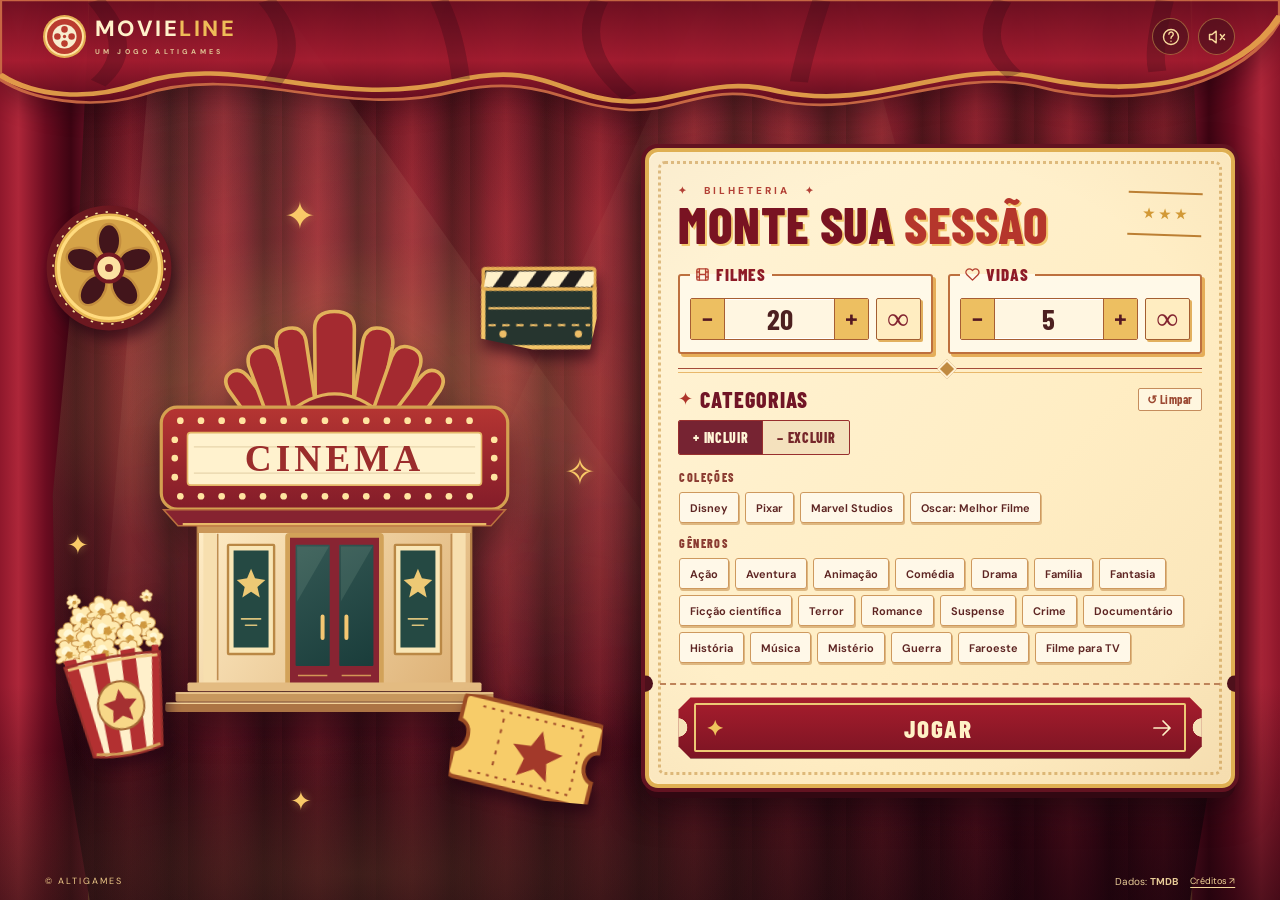
==== commit 28a50642: "melhoria de layout timeline" ====
--- a/index.html
+++ b/index.html
@@ -8,9 +8,9 @@
 <link rel="preconnect" href="https://fonts.googleapis.com"><link rel="preconnect" href="https://fonts.gstatic.com" crossorigin>
 <link href="https://fonts.googleapis.com/css2?family=DM+Sans:wght@400;500;600;650;700&family=Fraunces:ital,opsz,wght@0,9..144,600;0,9..144,700;0,9..144,800;1,9..144,600&family=Barlow+Condensed:wght@500;600;700;800;900&display=swap" rel="stylesheet">
 <link rel="stylesheet" href="./styles.css?v=6">
-<link rel="stylesheet" href="./home.css?v=5">
-<link rel="stylesheet" href="./game.css?v=7">
-<script type="module" src="./js/app.js?v=7"></script>
+<link rel="stylesheet" href="./home.css?v=9">
+<link rel="stylesheet" href="./game.css?v=9">
+<script type="module" src="./js/app.js?v=9"></script>
 </head>
 <body data-screen="setup">
 <div class="home-stage" aria-hidden="true">
--- a/home.css
+++ b/home.css
@@ -108,8 +108,17 @@
 #setup-screen .ticket-divider:before,#setup-screen .ticket-divider:after{background:#4e101b;border:0;width:17px;height:17px;top:-10px}
 #setup-screen .ticket-divider:before{left:-24px}
 #setup-screen .ticket-divider:after{right:-24px}
-#setup-screen .start-button{width:100%;min-height:57px;box-shadow:0 4px 0 #4b0b14;justify-content:space-between;background:#8c1725;color:#fff1c6;border:2px solid #5b0d19;border-radius:4px;padding:10px 18px;font-family:var(--stage-display);font-size:25px;font-weight:800;letter-spacing:1.5px;transition:background .18s,transform .18s}
-#setup-screen .start-button:hover:not(:disabled){background:#ad2630;box-shadow:0 4px 0 #4b0b14}
+#setup-screen .start-button{
+  --ticket-cut:#f6e2b8;position:relative;isolation:isolate;overflow:visible;width:100%;min-height:61px;
+  justify-content:space-between;padding:12px 28px;border:0;border-radius:4px;
+  color:#fff1c6;background:linear-gradient(180deg,#a81d2d,#7b1423);
+  clip-path:polygon(12px 0,calc(100% - 12px) 0,100% 12px,100% calc(100% - 12px),calc(100% - 12px) 100%,12px 100%,0 calc(100% - 12px),0 12px);
+  box-shadow:0 7px 0 #5b111c,0 13px 20px #14020842;font-family:var(--stage-display);font-size:25px;font-weight:800;letter-spacing:1.5px;transition:background .18s,transform .18s
+}
+#setup-screen .start-button:before{content:"";position:absolute;inset:6px 16px;z-index:-1;border:2px solid #edc875;border-radius:2px;pointer-events:none}
+#setup-screen .start-button:after{content:"";position:absolute;inset:0;z-index:2;pointer-events:none;background:radial-gradient(circle 10px at 0 50%,var(--ticket-cut) 0 9px,transparent 9.6px),radial-gradient(circle 10px at 100% 50%,var(--ticket-cut) 0 9px,transparent 9.6px)}
+#setup-screen .start-button:hover:not(:disabled){background:linear-gradient(180deg,#c42938,#941b29);box-shadow:0 7px 0 #5b111c,0 13px 20px #14020842}
+#setup-screen .start-button:focus-visible{outline:0;box-shadow:0 0 0 4px #ffe59b,0 7px 0 #5b111c,0 13px 20px #14020842}
 #setup-screen .start-button .start-spark{font-size:21px;color:#efc35d}
 #setup-screen .start-button .icon{width:24px;height:24px}
 #setup-screen .resume-button{font-family:var(--stage-display);font-size:15px;letter-spacing:.6px;color:#85262d;font-weight:800;padding:11px 0 0}
--- a/game.css
+++ b/game.css
@@ -1,4 +1,4 @@
-/* Movieline v7 - game layout. Home styles and game rules are independent. */
+/* Movieline v9 - game layout. Home styles and game rules are independent. */
 body:is([data-screen="game"],[data-screen="results"]){background:#310812;color:#ffedc5}
 body:is([data-screen="game"],[data-screen="results"]) .home-stage{display:block}
 body:is([data-screen="game"],[data-screen="results"]) .app-shell{position:relative;z-index:1;max-width:1560px;padding-inline:clamp(12px,3.5vw,64px)}
@@ -283,3 +283,255 @@
  #game-screen .base-label{font-size:6px;padding:2px 3px}
 }
 @media(prefers-reduced-motion:reduce){.reveal-popup[open] .clapper-arm{animation:none}}
+
+/* --- v9 visual refinement --- */
+/* Top information: marquee only around the counters. The end button stays independent. */
+#game-screen .game-topline{
+  background:none;border:0;border-radius:0;box-shadow:none;padding:0;gap:16px;align-items:center;
+}
+#game-screen .game-topline:before{display:none}
+#game-screen .game-stats{
+  --marquee-red:#ea2d49;--marquee-gold:#f4c955;
+  position:relative;isolation:isolate;width:auto;max-width:calc(100% - 58px);
+  gap:24px;padding:14px 22px 13px;margin:0;
+  color:#57202a;background:linear-gradient(180deg,#fff9e8,#f6e2b9);
+  border:11px solid var(--marquee-red);border-radius:22px;
+  box-shadow:0 0 0 3px var(--marquee-gold),0 12px 24px #15030a66,inset 0 0 0 2px #d9a646;
+}
+#game-screen .game-stats:before{
+  content:"";position:absolute;inset:-8px;z-index:0;pointer-events:none;border-radius:18px;
+  background:
+   radial-gradient(circle,#fffbd1 0 2px,#ffd969 2.2px 4px,transparent 4.3px) left top/24px 10px repeat-x,
+   radial-gradient(circle,#fffbd1 0 2px,#ffd969 2.2px 4px,transparent 4.3px) left bottom/24px 10px repeat-x,
+   radial-gradient(circle,#fffbd1 0 2px,#ffd969 2.2px 4px,transparent 4.3px) left top/10px 24px repeat-y,
+   radial-gradient(circle,#fffbd1 0 2px,#ffd969 2.2px 4px,transparent 4.3px) right top/10px 24px repeat-y;
+  filter:drop-shadow(0 0 4px #ffd86eaa);
+}
+#game-screen .game-stats>.stat-item{position:relative;z-index:1;color:#63232c}
+#game-screen .game-stats>.stat-item .icon{color:#b32934}
+#game-screen .game-stats .lives-stat .icon{color:#d72f42;fill:#d72f4238}
+#game-screen .game-stats b{color:#4d1921;text-shadow:0 1px 0 #fff8e9}
+#game-screen .progress-rail{left:18px;right:18px;bottom:6px;height:3px;background:#8d24342b}
+#game-screen #progress-fill{background:linear-gradient(90deg,#b62a39,#e0a941)}
+#game-screen .end-session{
+  margin-left:auto;width:42px;height:42px;flex:0 0 42px;border:0;border-radius:50%;
+  color:#ffe9bd;background:linear-gradient(180deg,#5b2130,#2b0b16);box-shadow:0 8px 18px #15030a66, inset 0 0 0 2px #c89a54;
+}
+#game-screen .end-session:hover{background:linear-gradient(180deg,#792b3d,#45101f)}
+
+/* Timeline: old camera-film frame made from dark film stock + perforations, without thin outlines. */
+#game-screen .timeline-panel{
+  grid-row:2;grid-column:1;min-height:0;display:flex;flex-direction:column;position:relative;
+  border:0;border-radius:0;overflow:visible;
+  background:
+   radial-gradient(circle at 10% 20%,#6e4c2a26 0 1px,transparent 1.6px) 0 0/15px 13px,
+   linear-gradient(180deg,#3b2616,#24160e 52%,#352113);
+  box-shadow:0 22px 36px #10020878,0 7px 12px #1002085a;
+}
+#game-screen .timeline-panel:before{
+  content:"";position:absolute;inset:0;pointer-events:none;z-index:0;
+  background:linear-gradient(90deg,#fff0 0 8%,#c48b4230 16%,#fff0 27%,#fff0 72%,#c48b4226 84%,#fff0 100%);
+  mix-blend-mode:screen;opacity:.5;
+}
+#game-screen .timeline-panel:after{content:none}
+#game-screen .timeline-heading{
+  position:relative;z-index:2;height:44px;min-height:44px;padding:4px 16px 7px;
+  color:#e8c77f;background:transparent;border:0;text-shadow:0 1px 0 #170a06;
+}
+#game-screen .timeline-heading>span{font-size:10px;letter-spacing:1.7px}
+#game-screen .timeline-heading h2{
+  position:relative;margin:0;font-family:var(--stage-display);font-size:30px;font-weight:800;line-height:1;
+  letter-spacing:2px;color:#ffe3a3;text-transform:uppercase;
+  text-shadow:0 1px 0 #a76825,0 2px 0 #89501d,0 3px 0 #6d3817,0 4px 0 #522412,0 9px 16px #0007;
+}
+#game-screen .timeline-heading h2:after{
+  content:"";position:absolute;left:50%;bottom:-7px;width:74%;height:3px;transform:translateX(-50%);
+  background:linear-gradient(90deg,transparent,#efbf61,transparent);box-shadow:0 0 9px #ffc95b82;
+}
+#game-screen .film-perforations{
+  position:relative;z-index:2;height:18px;flex:0 0 18px;margin:0 11px;border:0;
+  background:
+   repeating-linear-gradient(90deg,transparent 0 8px,#ead9b6 8px 27px,transparent 27px 38px),
+   linear-gradient(180deg,#291910,#392419 55%,#21130c);
+  box-shadow:inset 0 3px 8px #10090680,inset 0 -2px 6px #7a4c2460;
+}
+#game-screen .timeline-scroll{
+  position:relative;z-index:2;flex:1 1 0;min-height:0;margin:0 11px;
+  background:radial-gradient(ellipse at 50% 10%,#fffaf0 0,#f7e8c9 52%,#e8cca0 100%);
+  box-shadow:inset 0 10px 18px #7b55272b,inset 0 -8px 14px #81582e24;
+}
+#game-screen .timeline-bottom{
+  position:relative;z-index:2;height:32px;flex:0 0 32px;margin:0 11px 10px;padding:0 10px;
+  background:linear-gradient(180deg,#2e1c13,#1b100b);color:#d8b77d;border:0;
+  box-shadow:inset 0 3px 6px #0006;
+}
+#game-screen .timeline-nav .icon-button{
+  border:0;border-radius:0;color:#f2d49a;background:linear-gradient(180deg,#563426,#2a1711);box-shadow:0 4px 7px #0005,inset 0 0 0 2px #9e713e;
+}
+#game-screen .timeline-nav .icon-button:hover{background:linear-gradient(180deg,#724631,#3c2218)}
+#game-screen .timeline-slot.slot-locked .slot-spacer{width:46px;height:64px;opacity:.16}
+
+/* Revealed cards: only a substantial gold frame + shadow. */
+#game-screen .film-frame,
+#game-screen .timeline-slot.selected .film-frame{border:0;border-radius:0}
+#game-screen .film-frame{
+  background:#23151b;
+  box-shadow:0 15px 24px #22050c45,0 0 0 6px #b37a28,0 0 0 10px #f0cd79;
+}
+#game-screen .film-frame:before{display:none}
+#game-screen .film-frame:after{
+  content:"";position:absolute;inset:-13px -11px auto -11px;height:72px;z-index:5;pointer-events:none;
+  background:radial-gradient(ellipse at 50% 0%,#fff3c9 0%,#fff3c96b 22%,#ffd7801f 43%,transparent 72%);
+  filter:drop-shadow(0 -2px 4px #fff0ba70);
+}
+#game-screen .film-frame .movie-poster{position:relative}
+#game-screen .movie-card .movie-poster:after{
+  content:"";position:absolute;inset:0;pointer-events:none;background:linear-gradient(115deg,transparent 0 24%,#ffffff31 35%,transparent 48%);
+}
+#game-screen .film-frame :is(.card-year,.slot-question){
+  min-width:58px;padding:4px 12px 3px;border:0;border-radius:0;
+  color:#4b2614;background:linear-gradient(180deg,#ffe5a7,#d89b3d);text-shadow:0 1px 0 #fff6d2;
+  box-shadow:0 4px 0 #8a5526,0 8px 13px #0002;
+  clip-path:polygon(10px 0,calc(100% - 10px) 0,100% 50%,calc(100% - 10px) 100%,10px 100%,0 50%);
+}
+#game-screen .base-label{top:8px;left:8px;border:0;border-radius:0;box-shadow:0 4px 0 #401019;background:#7b1d2b}
+#game-screen .movie-card.new-card{box-shadow:0 15px 24px #22050c45,0 0 0 6px #b37a28,0 0 0 10px #f0cd79,0 0 0 14px #50a36f}
+
+/* Pending card: teal/cyan = provisional, never red. Same proportions, slightly smaller and tilted. */
+#game-screen .timeline-slot.selected .film-frame{
+  transform:translateY(-10px) rotate(-4deg) scale(.86);transform-origin:50% 50%;
+  background:#183b3d;
+  box-shadow:0 16px 25px #071a1d55,0 0 0 6px #2f7777,0 0 0 10px #e9c96d;
+}
+#game-screen .timeline-slot.selected .film-frame:after{opacity:.72}
+#game-screen .timeline-slot.selected .slot-question{color:#174d50;background:linear-gradient(180deg,#fff0b4,#e4bd58)}
+
+/* Current movie: same marquee language as counters, but no dark outer outline. */
+#game-screen .turn-panel{
+  --marquee-red:#ea2d49;--marquee-gold:#f4c955;
+  gap:24px;width:min(100%,1100px);padding:18px 24px;
+  border:11px solid var(--marquee-red);outline:0;border-radius:22px;
+  background:radial-gradient(ellipse at 38% 0%,#fff9eb,#f1ddba 58%,#ead0a1);
+  box-shadow:0 0 0 3px var(--marquee-gold),0 18px 30px #15030a66,inset 0 0 0 2px #d8a646;
+}
+#game-screen .turn-panel:before{inset:8px;border:1px solid #c187376b;border-radius:10px;background:none}
+#game-screen .turn-panel:after{
+  content:"";position:absolute;inset:-8px;z-index:0;pointer-events:none;border-radius:18px;
+  background:
+   radial-gradient(circle,#fffbd1 0 2px,#ffd969 2.2px 4px,transparent 4.3px) left top/24px 10px repeat-x,
+   radial-gradient(circle,#fffbd1 0 2px,#ffd969 2.2px 4px,transparent 4.3px) left bottom/24px 10px repeat-x,
+   radial-gradient(circle,#fffbd1 0 2px,#ffd969 2.2px 4px,transparent 4.3px) left top/10px 24px repeat-y,
+   radial-gradient(circle,#fffbd1 0 2px,#ffd969 2.2px 4px,transparent 4.3px) right top/10px 24px repeat-y;
+  filter:drop-shadow(0 0 4px #ffd86eaa);
+}
+#game-screen .turn-panel>*{position:relative;z-index:1}
+#game-screen .candidate{gap:20px}
+#game-screen .candidate .movie-poster{
+  position:relative;overflow:hidden;border:0;border-radius:0;
+  box-shadow:0 12px 20px #1c040b2c,0 0 0 5px #b37a28,0 0 0 9px #f0cd79;
+}
+#game-screen .candidate-copy h3{font-size:clamp(26px,2.8vw,42px)}
+#game-screen .candidate-copy .candidate-year{color:#a6282c}
+#game-screen .turn-actions{justify-content:center}
+
+/* Ticket buttons: cut corners + curved side notches, without image assets. */
+.ticket-action{
+  --ticket-cut:#f0d6a7;
+  position:relative;isolation:isolate;overflow:visible;
+  min-height:54px;padding:14px 36px;border:0;border-radius:4px;
+  clip-path:polygon(12px 0,calc(100% - 12px) 0,100% 12px,100% calc(100% - 12px),calc(100% - 12px) 100%,12px 100%,0 calc(100% - 12px),0 12px);
+  box-shadow:0 9px 16px #12020842;
+}
+.ticket-action:before{
+  content:"";position:absolute;inset:6px 15px;z-index:-1;pointer-events:none;
+  border:2px solid #eac477;border-radius:2px;
+}
+.ticket-action:after{
+  content:"";position:absolute;inset:0;z-index:2;pointer-events:none;
+  background:
+   radial-gradient(circle 10px at 0 50%,var(--ticket-cut) 0 9px,transparent 9.6px),
+   radial-gradient(circle 10px at 100% 50%,var(--ticket-cut) 0 9px,transparent 9.6px);
+}
+#game-screen .ticket-action{
+  --ticket-cut:#efd8af;color:#fff2cf;background:linear-gradient(180deg,#a91d2e,#7b1423);
+  font-size:21px;box-shadow:0 6px 0 #5b111c,0 12px 18px #15030a3d;
+}
+#game-screen .ticket-action:before{border-color:#edc875}
+#game-screen .ticket-action:hover:not(:disabled){background:linear-gradient(180deg,#c32938,#931b29)}
+#game-screen .ticket-action:focus-visible{outline:0;box-shadow:0 0 0 4px #ffe59b,0 6px 0 #5b111c,0 12px 18px #15030a3d}
+
+/* Clapper result: no thin borders, all depth comes from material, bevel and shadows. */
+.reveal-popup{padding-top:34px}
+.clapper-arm{
+  height:48px;border:0;border-radius:7px 7px 2px 2px;
+  background:repeating-linear-gradient(128deg,#f7e8bf 0 34px,#1f1a1d 34px 68px);
+  box-shadow:0 9px 10px #0008,inset 0 5px 8px #fff6cf2e,inset 0 -5px 9px #0005;
+  transform-origin:23px 100%;transform:rotate(-4deg);
+}
+.clapper-arm:after{
+  content:"";position:absolute;left:14px;bottom:8px;width:56px;height:22px;border-radius:5px;
+  background:linear-gradient(145deg,#3b3331,#151214);box-shadow:inset 0 2px 2px #ffffff1e,0 3px 5px #0008;
+}
+.clapper-arm span{z-index:2;left:23px;bottom:13px;width:10px;height:10px;border:0;background:#b18b42;box-shadow:0 0 0 3px #2d2422,inset 0 1px 2px #ffe7a2}
+.reveal-popup-card{
+  border:0;border-radius:0 0 18px 18px;
+  background:linear-gradient(145deg,#352c30,#1c171c 62%,#171318);
+  box-shadow:0 25px 55px #000a,0 8px 0 #0f0c0f,inset 0 5px 12px #5d4a4b36,inset 0 -10px 18px #0005;
+}
+.clapper-rail{
+  height:15px;flex:0 0 15px;border:0;
+  background:repeating-linear-gradient(128deg,#dbc89c 0 34px,#191518 34px 68px);
+  box-shadow:0 6px 9px #0006,inset 0 3px 5px #fff7d126;
+}
+.reveal-popup-body{padding-top:32px}
+.reveal-close{border:0;color:#e8ca91;background:#30262a;box-shadow:0 4px 7px #0007,inset 0 0 0 2px #8b744d}
+.reveal-close:hover{background:#47363d}
+.reveal-popup h2{letter-spacing:2.3px;text-shadow:0 4px 8px #0008}
+.reveal-popup.is-correct h2{color:#4fff80}
+.reveal-popup.is-wrong h2{color:#ff414d}
+.reveal-film-name{border-top:0;padding-top:9px}
+.reveal-popup .ticket-next-button{
+  --ticket-cut:#20191d;color:#4e1717;background:linear-gradient(180deg,#f4ca68,#dba13d);
+  box-shadow:0 6px 0 #8b5a22,0 12px 20px #0005;
+}
+.reveal-popup .ticket-next-button:before{border-color:#a86828}
+.reveal-popup .ticket-next-button:hover:not(:disabled){background:linear-gradient(180deg,#f8d985,#e7b34e)}
+
+@media(max-width:980px){
+ #game-screen .timeline-heading h2{font-size:24px}
+ #game-screen .turn-panel{grid-template-columns:minmax(0,1fr) 190px}
+}
+@media(max-width:560px){
+ #game-screen .game-topline{gap:10px}
+ #game-screen .game-stats{gap:12px;padding:12px 13px 10px;border-width:9px;border-radius:18px}
+ #game-screen .game-stats:before,#game-screen .turn-panel:after{inset:-7px;background:
+   radial-gradient(circle,#fffbd1 0 1.6px,#ffd969 1.8px 3.2px,transparent 3.5px) left top/19px 8px repeat-x,
+   radial-gradient(circle,#fffbd1 0 1.6px,#ffd969 1.8px 3.2px,transparent 3.5px) left bottom/19px 8px repeat-x,
+   radial-gradient(circle,#fffbd1 0 1.6px,#ffd969 1.8px 3.2px,transparent 3.5px) left top/8px 19px repeat-y,
+   radial-gradient(circle,#fffbd1 0 1.6px,#ffd969 1.8px 3.2px,transparent 3.5px) right top/8px 19px repeat-y;}
+ #game-screen .end-session{width:34px;height:34px;flex-basis:34px}
+ #game-screen .timeline-heading{height:36px;min-height:36px;padding:2px 7px 5px}
+ #game-screen .timeline-heading h2{font-size:18px}
+ #game-screen .timeline-heading>span{font-size:8px;letter-spacing:1px}
+ #game-screen .film-perforations{height:13px;flex-basis:13px;margin-inline:7px;background:
+   repeating-linear-gradient(90deg,transparent 0 6px,#ead9b6 6px 19px,transparent 19px 28px),linear-gradient(180deg,#291910,#392419 55%,#21130c)}
+ #game-screen .timeline-scroll,#game-screen .timeline-bottom{margin-inline:7px}
+ #game-screen .film-frame{box-shadow:0 12px 18px #22050c35,0 0 0 4px #b37a28,0 0 0 7px #f0cd79}
+ #game-screen .timeline-slot.selected .film-frame{box-shadow:0 12px 18px #071a1d45,0 0 0 4px #2f7777,0 0 0 7px #e9c96d}
+ #game-screen .turn-panel{grid-template-columns:minmax(0,1fr);grid-template-rows:minmax(0,1fr) 42px;gap:9px;padding:14px 12px;border-width:9px;border-radius:18px}
+ #game-screen .candidate{grid-column:1;grid-row:1;width:100%;min-width:0;display:flex;align-items:center;overflow:hidden}
+ #game-screen .candidate .movie-poster{box-shadow:0 8px 14px #1c040b2c,0 0 0 4px #b37a28,0 0 0 7px #f0cd79}
+ #game-screen .candidate-copy{flex:1 1 auto;min-width:0;width:auto}
+ #game-screen .candidate-copy h3{width:100%;max-width:100%;font-size:clamp(20px,6.2vw,26px);-webkit-line-clamp:2}
+ #game-screen .turn-actions{grid-column:1;grid-row:2;width:100%;min-width:0}
+ .ticket-action{min-height:42px;padding:10px 24px}
+}
+@media(max-height:470px) and (orientation:landscape){
+ #game-screen .timeline-heading h2{display:block;font-size:16px}
+ #game-screen .turn-panel{grid-template-columns:minmax(0,1fr);grid-template-rows:minmax(0,1fr) 38px;gap:6px;padding:10px}
+ #game-screen .candidate{grid-column:1;grid-row:1;width:100%;min-width:0}
+ #game-screen .candidate-copy{flex:1 1 auto;min-width:0}
+ #game-screen .candidate-copy h3{width:100%;font-size:17px;-webkit-line-clamp:2}
+ #game-screen .turn-actions{grid-column:1;grid-row:2;width:100%;min-width:0}
+}
+@media(max-width:370px){#game-screen .timeline-heading h2{font-size:14px;letter-spacing:.6px;white-space:nowrap}}
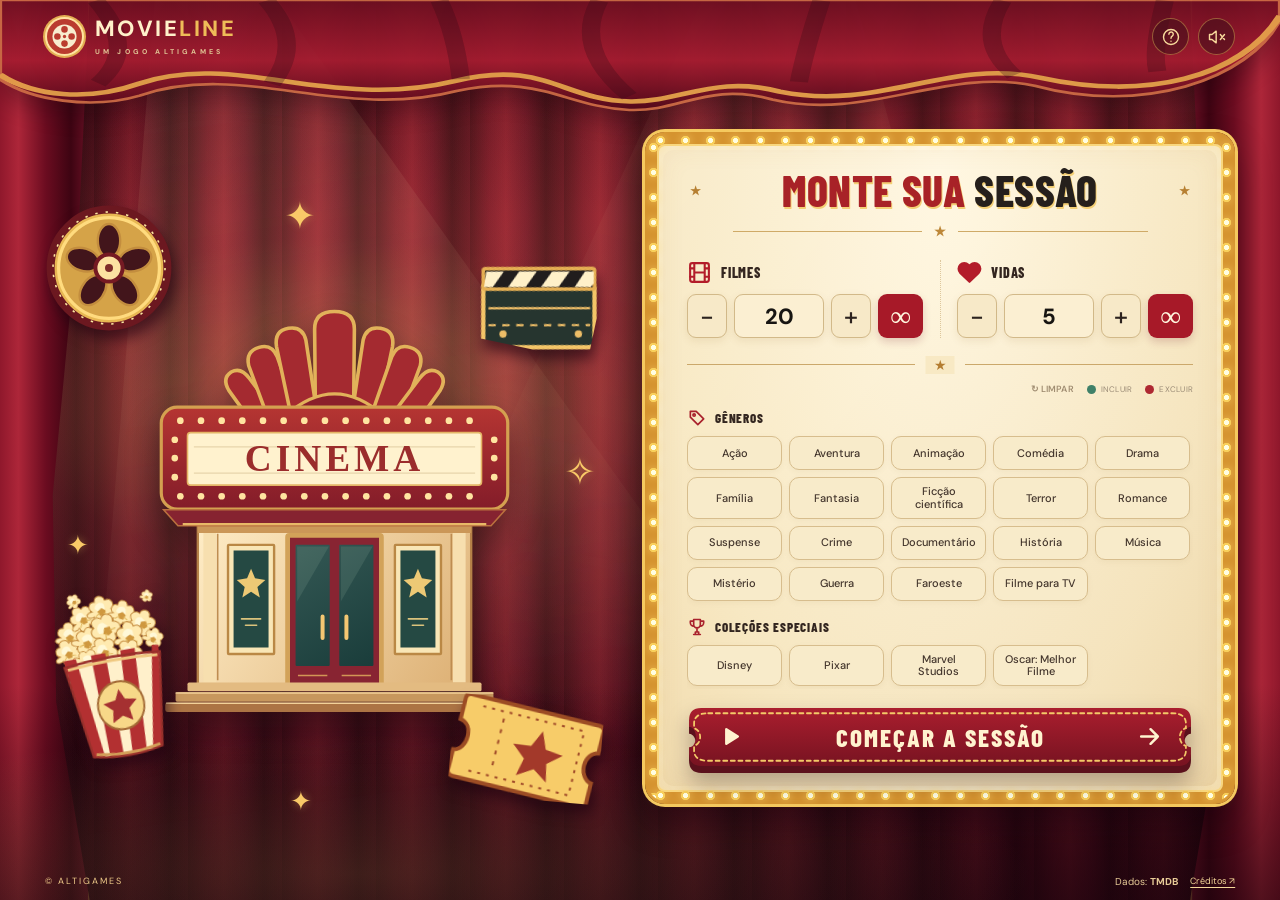
==== commit b3e5a232: "melhoria de layout home" ====
--- a/index.html
+++ b/index.html
@@ -8,9 +8,9 @@
 <link rel="preconnect" href="https://fonts.googleapis.com"><link rel="preconnect" href="https://fonts.gstatic.com" crossorigin>
 <link href="https://fonts.googleapis.com/css2?family=DM+Sans:wght@400;500;600;650;700&family=Fraunces:ital,opsz,wght@0,9..144,600;0,9..144,700;0,9..144,800;1,9..144,600&family=Barlow+Condensed:wght@500;600;700;800;900&display=swap" rel="stylesheet">
 <link rel="stylesheet" href="./styles.css?v=6">
-<link rel="stylesheet" href="./home.css?v=9">
-<link rel="stylesheet" href="./game.css?v=9">
-<script type="module" src="./js/app.js?v=9"></script>
+<link rel="stylesheet" href="./home.css?v=10">
+<link rel="stylesheet" href="./game.css?v=10">
+<script type="module" src="./js/app.js?v=10"></script>
 </head>
 <body data-screen="setup">
 <div class="home-stage" aria-hidden="true">
@@ -37,19 +37,18 @@
   </div>
  </div>
  <div class="setup-ticket">
-  <div class="ticket-heading"><div><span class="ticket-kicker">✦ &nbsp; BILHETERIA &nbsp; ✦</span><h1>MONTE SUA <span>SESSÃO</span></h1></div><div class="ticket-emblem" aria-hidden="true"><span>★</span><span>★</span><span>★</span></div></div>
+  <div class="ticket-heading"><h1><i aria-hidden="true">★</i> MONTE SUA <span>SESSÃO</span> <i aria-hidden="true">★</i></h1><div class="heading-rule" aria-hidden="true"><span></span><b>★</b><span></span></div></div>
   <form id="setup-form" novalidate>
    <div class="counters">
     <fieldset class="counter"><legend><span data-icon="film"></span> FILMES</legend><div class="quantity-bar"><div class="stepper"><button type="button" data-step="films:-1" aria-label="Diminuir filmes">−</button><input id="films-input" aria-label="Quantidade de filmes" inputmode="numeric" type="number" min="1" step="1" value="20"><button type="button" data-step="films:1" aria-label="Aumentar filmes">+</button></div><button type="button" class="infinity-button" id="films-infinity-button" data-infinity="films" aria-pressed="false" aria-label="Ativar filmes infinitos" title="Filmes infinitos">∞</button><input type="checkbox" id="films-infinite" hidden></div></fieldset>
     <fieldset class="counter"><legend><span data-icon="heart"></span> VIDAS</legend><div class="quantity-bar"><div class="stepper"><button type="button" data-step="lives:-1" aria-label="Diminuir vidas">−</button><input id="lives-input" aria-label="Quantidade de vidas" inputmode="numeric" type="number" min="1" step="1" value="5"><button type="button" data-step="lives:1" aria-label="Aumentar vidas">+</button></div><button type="button" class="infinity-button" id="lives-infinity-button" data-infinity="lives" aria-pressed="false" aria-label="Ativar vidas infinitas" title="Vidas infinitas">∞</button><input type="checkbox" id="lives-infinite" hidden></div></fieldset>
    </div>
-   <div class="ticket-cutline" aria-hidden="true"></div>
-   <div class="category-top"><div class="category-section-heading"><span class="category-section-symbol" aria-hidden="true">✦</span><h2>CATEGORIAS</h2></div><button type="button" class="plain-button" id="clear-filters" aria-label="Limpar filtros">↺ Limpar</button></div>
-   <div class="filter-toolbar"><div class="segmented" role="group" aria-label="Ação ao selecionar categoria"><button type="button" id="mode-include" class="active" aria-pressed="true">+ INCLUIR</button><button type="button" id="mode-exclude" aria-pressed="false">− EXCLUIR</button></div></div>
-   <div class="category-area" id="category-area" tabindex="0" role="region" aria-label="Categorias de filmes"><div id="category-list"></div></div>
+   <div class="ticket-cutline" aria-hidden="true"><span>★</span></div>
+   <div class="category-legend"><button type="button" class="plain-button" id="clear-filters" aria-label="Limpar filtros">↻ LIMPAR</button><span class="legend-item legend-include"><i></i>INCLUIR</span><span class="legend-item legend-exclude"><i></i>EXCLUIR</span></div>
+   <div class="category-area" id="category-area" tabindex="0" role="region" aria-label="Categorias de filmes. Toque uma vez para incluir, duas para excluir e três para limpar."><div id="category-list"></div></div>
    <div class="sr-only" id="filter-summary" aria-live="polite"></div>
    <div class="ticket-divider"></div>
-   <button class="primary-button start-button" id="start-button" type="submit"><span class="start-spark" aria-hidden="true">✦</span><span>JOGAR</span><span data-icon="arrow-right"></span></button>
+   <button class="primary-button start-button" id="start-button" type="submit"><span data-icon="play"></span><span>COMEÇAR A SESSÃO</span><span data-icon="arrow-right"></span></button>
    <div id="setup-error" class="error-message" role="alert" hidden></div>
    <span class="sr-only" id="session-recap"></span>
   </form>
--- a/home.css
+++ b/home.css
@@ -1,4 +1,4 @@
-/* Movieline v5. The v3 ticket/grid is preserved; scenery has its own layer. */
+/* Movieline v10 — setup scenery and session configuration. */
 :root { --stage-burgundy:#540d1b; --stage-red:#8e1525; --stage-cream:#fff0ce; --stage-gold:#efbc58; --stage-ink:#571923; --stage-display:'Barlow Condensed',Impact,'Arial Narrow',sans-serif; }
 body[data-screen="setup"] {background:#340913;color:var(--stage-cream)}
 .home-stage {display:none;position:fixed;inset:0;z-index:0;overflow:hidden;pointer-events:none;background:
@@ -241,3 +241,164 @@
  #setup-screen .counter legend{font-size:13px}
  #setup-screen .category-area{max-height:min(170px,29vh)}
 }
+
+
+/* --- v10 home: exact configuration-panel language from approved reference --- */
+#setup-screen .setup-ticket{
+  --panel-paper:#f8e9c4;--panel-ink:#2c211d;--panel-red:#a31525;--panel-green:#3f8068;
+  max-width:720px;padding:24px 30px 24px;border:12px solid #d5932f;border-radius:20px;outline:0;
+  background:radial-gradient(ellipse at 50% 5%,#fff7e2 0%,#f8e9c4 70%,#f2ddb0 100%);
+  box-shadow:0 0 0 3px #f5c95f,0 18px 34px #15030a73,inset 0 0 0 2px #f9d77e;
+  overflow:visible;
+}
+#setup-screen .setup-ticket:before{
+  content:"";position:absolute;inset:-9px;z-index:0;pointer-events:none;border:0;border-radius:17px;opacity:1;
+  background:
+    radial-gradient(circle,#fffde0 0 2.3px,#f8cf5b 2.5px 4.4px,transparent 4.7px) left top/25px 11px repeat-x,
+    radial-gradient(circle,#fffde0 0 2.3px,#f8cf5b 2.5px 4.4px,transparent 4.7px) left bottom/25px 11px repeat-x,
+    radial-gradient(circle,#fffde0 0 2.3px,#f8cf5b 2.5px 4.4px,transparent 4.7px) left top/11px 25px repeat-y,
+    radial-gradient(circle,#fffde0 0 2.3px,#f8cf5b 2.5px 4.4px,transparent 4.7px) right top/11px 25px repeat-y;
+  filter:drop-shadow(0 0 4px #ffd875a6);
+}
+#setup-screen .setup-ticket:after{content:"";position:absolute;inset:6px;z-index:0;pointer-events:none;border:0;border-radius:10px;background:linear-gradient(130deg,#ffffff16,transparent 35%,#a96c2810);box-shadow:inset 0 0 24px #a66d2512}
+#setup-screen .setup-ticket>*{position:relative;z-index:1}
+#setup-screen .ticket-heading{display:block;text-align:center;margin:0 0 18px}
+#setup-screen .ticket-kicker,#setup-screen .ticket-emblem{display:none}
+#setup-screen .ticket-heading h1{margin:0;font-size:clamp(39px,4vw,58px);line-height:1;color:#a82227;text-shadow:1px 2px 0 #f4cf75;white-space:nowrap}
+#setup-screen .ticket-heading h1 span{color:#251f1c}
+#setup-screen .ticket-heading h1 i{font-style:normal;font-size:.35em;color:#b67f31;vertical-align:.35em;margin:0 .5em;text-shadow:none}
+#setup-screen .heading-rule{display:flex;align-items:center;justify-content:center;gap:12px;margin:12px auto 0;width:82%;color:#bd8738}
+#setup-screen .heading-rule span{height:1px;background:#cfaa67;flex:1}
+#setup-screen .heading-rule b{font-size:13px;font-weight:700}
+#setup-screen #setup-form{gap:0}
+#setup-screen .counters{position:relative;display:grid;grid-template-columns:1fr 1fr;gap:34px;margin:0;padding:2px 0 18px}
+#setup-screen .counters:after{content:"";position:absolute;left:50%;top:2px;bottom:18px;border-left:1px dotted #c9aa72;opacity:.6}
+#setup-screen .counter{min-width:0;margin:0;padding:0;border:0;border-radius:0;background:none;box-shadow:none}
+#setup-screen .counter legend{display:flex;align-items:center;gap:9px;margin:0 0 9px;padding:0;font-family:var(--stage-display);font-size:14px;letter-spacing:.8px;color:#33251f}
+#setup-screen .counter legend .icon{width:25px;height:25px;stroke-width:2;color:#b31c2a;fill:none}
+#setup-screen .counter:nth-child(2) legend .icon{fill:#b31c2a;stroke:#b31c2a}
+#setup-screen .quantity-bar{display:flex;align-items:center;gap:7px;min-height:44px}
+#setup-screen .stepper{display:grid;grid-template-columns:40px minmax(60px,1fr) 40px;align-items:stretch;gap:7px;flex:1;height:44px;border:0;border-radius:0;background:none;box-shadow:none;overflow:visible}
+#setup-screen .stepper button,#setup-screen .stepper input,#setup-screen .infinity-button{border:1px solid #d2b989;border-radius:9px;box-shadow:0 3px 8px #7b54121a;background:#f7e9c8}
+#setup-screen .stepper button{width:40px;min-width:40px;padding:0;color:#2c231f;font-size:25px;font-weight:500;border:1px solid #d2b989}
+#setup-screen .stepper button:last-child{border:1px solid #d2b989}
+#setup-screen .stepper button:hover:not(:disabled){background:#fff2d4}
+#setup-screen .stepper input{min-width:60px;width:100%;font-family:var(--body);font-size:22px;font-weight:750;color:#171512;background:#fbefd2}
+#setup-screen .stepper.infinite:after{display:none}
+#setup-screen .stepper.infinite input{color:#6f6455!important;-webkit-text-fill-color:#6f6455!important;opacity:.52}
+#setup-screen .infinity-button{width:45px;min-width:45px;height:44px;border:0;border-radius:9px;background:#a71928;color:#fff7df;font-family:Georgia,serif;font-size:29px;box-shadow:0 4px 9px #71111f30}
+#setup-screen .infinity-button:hover{background:#bd2232}
+#setup-screen .infinity-button[aria-pressed="true"]{background:#76111e;color:#ffe09a;border:0;box-shadow:inset 0 0 0 3px #e2ad4b,0 4px 9px #71111f30}
+#setup-screen .ticket-cutline{position:relative;height:17px;margin:0 0 8px;border:0}
+#setup-screen .ticket-cutline:before,#setup-screen .ticket-cutline:after{content:"";position:absolute;top:8px;width:45%;height:1px;background:#cba86b;border:0;transform:none}
+#setup-screen .ticket-cutline:before{left:0}
+#setup-screen .ticket-cutline:after{right:0}
+#setup-screen .ticket-cutline span{position:absolute;left:50%;top:0;translate:-50% 0;color:#b47d31;font-size:14px;background:#f8e9c4;padding:0 8px}
+#setup-screen .category-legend{display:flex;align-items:center;justify-content:flex-end;gap:13px;margin:0 0 4px;font-family:var(--body);font-size:9px;color:#9a8b76}
+#setup-screen .category-legend .plain-button{padding:2px 0;border:0;background:none;border-radius:0;font-size:9px;font-weight:600;color:#a08d72;letter-spacing:.1px}
+#setup-screen .category-legend .plain-button:hover{background:none;color:#6f5c45;text-decoration:none}
+#setup-screen .legend-item{display:inline-flex;align-items:center;gap:5px;font-size:8px;letter-spacing:.25px}
+#setup-screen .legend-item i{width:9px;height:9px;border-radius:50%;display:block}
+#setup-screen .legend-include i{background:#3f8068}
+#setup-screen .legend-exclude i{background:#ae2832}
+#setup-screen .category-area{flex:1 1 auto;min-height:0;max-height:none;padding:0 3px 3px 0;overflow-y:auto;scrollbar-color:#b99a68 transparent}
+#setup-screen .category-group-title{display:flex;align-items:center;gap:8px;margin:7px 0 8px;font-family:var(--stage-display);font-size:13px;letter-spacing:.8px;color:#32251f}
+#setup-screen .category-group-title:not(:first-child){margin-top:16px}
+#setup-screen .category-group-title .icon{width:20px;height:20px;color:#a9212c;stroke-width:2}
+#setup-screen .category-chips{display:grid;grid-template-columns:repeat(5,minmax(0,1fr));gap:7px}
+#setup-screen .category-chip{display:flex;align-items:center;justify-content:center;gap:7px;min-width:0;min-height:34px;padding:7px 8px;border:1px solid #d7bd8d;border-radius:10px;background:#f8ebca;color:#43352c;box-shadow:0 2px 6px #6545130d;font-size:11px;font-weight:500;line-height:1.15;text-decoration:none}
+#setup-screen .category-chip:hover{background:#fff1d3;border-color:#c9a66a}
+#setup-screen .category-chip.included,#setup-screen .category-chip.excluded{border:0;color:white;box-shadow:0 4px 9px #213d3030}
+#setup-screen .category-chip.included{background:#43816b}
+#setup-screen .category-chip.excluded{background:#a72a35;box-shadow:0 4px 9px #71151f30}
+#setup-screen .category-chip.included:hover{background:#4b8b74}
+#setup-screen .category-chip.excluded:hover{background:#b8323d}
+#setup-screen .chip-state{display:inline-flex!important;align-items:center;justify-content:center;flex:0 0 18px;width:18px;height:18px;border-radius:50%;background:#f5f0d9;color:#3f8068}
+#setup-screen .category-chip.excluded .chip-state{color:#a72a35}
+#setup-screen .chip-state .icon{width:12px;height:12px;stroke-width:3}
+#setup-screen .ticket-divider{display:none}
+#setup-screen .start-button{
+  min-height:62px;margin-top:17px;padding:13px 31px;border:0!important;border-radius:0!important;background-color:transparent!important;background-image:url("data:image/svg+xml,%3Csvg%20xmlns%3D%22http%3A%2F%2Fwww.w3.org%2F2000%2Fsvg%22%20viewBox%3D%220%200%201000%20120%22%20preserveAspectRatio%3D%22none%22%3E%3Cdefs%3E%3ClinearGradient%20id%3D%22g%22%20x1%3D%220%22%20y1%3D%220%22%20x2%3D%220%22%20y2%3D%221%22%3E%3Cstop%20stop-color%3D%22%23aa1e2e%22%2F%3E%3Cstop%20offset%3D%221%22%20stop-color%3D%22%23771321%22%2F%3E%3C%2FlinearGradient%3E%3C%2Fdefs%3E%3Cpath%20d%3D%22M28%204H972Q996%204%20996%2028V40C978%2040%20978%2080%20996%2080V92Q996%20116%20972%20116H28Q4%20116%204%2092V80C22%2080%2022%2040%204%2040V28Q4%204%2028%204Z%22%20fill%3D%22url%28%23g%29%22%2F%3E%3Cpath%20d%3D%22M42%2014H958Q986%2014%20986%2034V43C970%2047%20970%2073%20986%2077V86Q986%20106%20958%20106H42Q14%20106%2014%2086V77C30%2073%2030%2047%2014%2043V34Q14%2014%2042%2014Z%22%20fill%3D%22none%22%20stroke%3D%22%23f3c968%22%20stroke-width%3D%223.5%22%20stroke-dasharray%3D%228%207%22%20stroke-linecap%3D%22round%22%2F%3E%3C%2Fsvg%3E")!important;background-size:100% 100%;background-repeat:no-repeat;clip-path:none!important;box-shadow:none!important;filter:drop-shadow(0 7px 0 #5b111c) drop-shadow(0 11px 11px #16030a4a);
+  color:#fff3cf;font-family:var(--stage-display);font-size:25px;font-weight:800;letter-spacing:2px;justify-content:space-between;
+}
+#setup-screen .start-button:before,#setup-screen .start-button:after{display:none!important}
+#setup-screen .start-button:hover:not(:disabled){background-image:url("data:image/svg+xml,%3Csvg%20xmlns%3D%22http%3A%2F%2Fwww.w3.org%2F2000%2Fsvg%22%20viewBox%3D%220%200%201000%20120%22%20preserveAspectRatio%3D%22none%22%3E%3Cdefs%3E%3ClinearGradient%20id%3D%22g%22%20x1%3D%220%22%20y1%3D%220%22%20x2%3D%220%22%20y2%3D%221%22%3E%3Cstop%20stop-color%3D%22%23aa1e2e%22%2F%3E%3Cstop%20offset%3D%221%22%20stop-color%3D%22%23771321%22%2F%3E%3C%2FlinearGradient%3E%3C%2Fdefs%3E%3Cpath%20d%3D%22M28%204H972Q996%204%20996%2028V40C978%2040%20978%2080%20996%2080V92Q996%20116%20972%20116H28Q4%20116%204%2092V80C22%2080%2022%2040%204%2040V28Q4%204%2028%204Z%22%20fill%3D%22url%28%23g%29%22%2F%3E%3Cpath%20d%3D%22M42%2014H958Q986%2014%20986%2034V43C970%2047%20970%2073%20986%2077V86Q986%20106%20958%20106H42Q14%20106%2014%2086V77C30%2073%2030%2047%2014%2043V34Q14%2014%2042%2014Z%22%20fill%3D%22none%22%20stroke%3D%22%23f3c968%22%20stroke-width%3D%223.5%22%20stroke-dasharray%3D%228%207%22%20stroke-linecap%3D%22round%22%2F%3E%3C%2Fsvg%3E")!important;filter:brightness(1.1) drop-shadow(0 7px 0 #5b111c) drop-shadow(0 11px 11px #16030a4a)}
+#setup-screen .start-button:focus-visible{outline:3px solid #ffe39a;outline-offset:4px;box-shadow:none!important}
+#setup-screen .start-button .icon{width:25px;height:25px;stroke-width:2.4}
+#setup-screen .start-button span[data-icon="play"] .icon{fill:#fff3cf;stroke:#fff3cf}
+
+@media(max-height:760px) and (min-width:951px){
+ #setup-screen .setup-ticket{padding:18px 24px 16px}
+ #setup-screen .ticket-heading{margin-bottom:10px}
+ #setup-screen .ticket-heading h1{font-size:39px}
+ #setup-screen .heading-rule{margin-top:7px}
+ #setup-screen .counters{padding-bottom:11px}
+ #setup-screen .counter legend{margin-bottom:5px}
+ #setup-screen .ticket-cutline{height:13px;margin-bottom:4px}
+ #setup-screen .ticket-cutline:before,#setup-screen .ticket-cutline:after{top:6px}
+ #setup-screen .category-group-title{margin:4px 0 5px}
+ #setup-screen .category-group-title:not(:first-child){margin-top:9px}
+ #setup-screen .category-chip{min-height:29px;padding:5px 7px;font-size:10px}
+ #setup-screen .start-button{min-height:50px;margin-top:9px;font-size:21px}
+}
+@media(max-width:950px){
+ #setup-screen .setup-ticket{max-width:720px;padding:20px 22px 18px}
+ #setup-screen .ticket-heading h1{font-size:clamp(35px,7vw,49px)}
+ #setup-screen .category-chips{grid-template-columns:repeat(5,minmax(0,1fr))}
+}
+@media(max-width:620px){
+ #setup-screen .setup-ticket{padding:16px 15px 14px;border-width:9px;border-radius:16px}
+ #setup-screen .setup-ticket:before{inset:-7px}
+ #setup-screen .ticket-heading{margin-bottom:12px}
+ #setup-screen .ticket-heading h1{font-size:clamp(30px,8.6vw,42px)}
+ #setup-screen .ticket-heading h1 i{margin:0 .3em}
+ #setup-screen .heading-rule{width:90%;margin-top:8px}
+ #setup-screen .counters{gap:17px;padding-bottom:12px}
+ #setup-screen .counters:after{bottom:12px}
+ #setup-screen .counter legend{font-size:12px;gap:6px;margin-bottom:6px}
+ #setup-screen .counter legend .icon{width:20px;height:20px}
+ #setup-screen .quantity-bar{gap:4px}
+ #setup-screen .stepper{grid-template-columns:31px minmax(43px,1fr) 31px;gap:4px;height:38px}
+ #setup-screen .stepper button{width:31px;min-width:31px;font-size:21px;border-radius:7px}
+ #setup-screen .stepper input{min-width:43px;font-size:18px;border-radius:7px}
+ #setup-screen .infinity-button{width:38px;min-width:38px;height:38px;font-size:25px;border-radius:7px}
+ #setup-screen .category-legend{gap:8px;font-size:8px}
+ #setup-screen .category-chips{grid-template-columns:repeat(3,minmax(0,1fr));gap:5px}
+ #setup-screen .category-chip{min-height:30px;padding:6px 5px;font-size:10px;border-radius:8px}
+ #setup-screen .category-group-title{font-size:11px;margin:5px 0 5px}
+ #setup-screen .category-group-title:not(:first-child){margin-top:9px}
+ #setup-screen .start-button{min-height:52px;margin-top:10px;padding-inline:22px;font-size:20px;letter-spacing:1.4px}
+}
+@media(max-width:360px){
+ #setup-screen .setup-ticket{padding:13px 11px 11px}
+ #setup-screen .ticket-heading h1{font-size:29px}
+ #setup-screen .ticket-heading h1 i{display:none}
+ #setup-screen .counters{gap:11px}
+ #setup-screen .counter legend{font-size:11px}
+ #setup-screen .stepper{grid-template-columns:28px minmax(38px,1fr) 28px}
+ #setup-screen .stepper button{width:28px;min-width:28px}
+ #setup-screen .infinity-button{width:34px;min-width:34px}
+ #setup-screen .category-chips{grid-template-columns:repeat(3,minmax(0,1fr))}
+ #setup-screen .category-chip{font-size:9px}
+ #setup-screen .start-button{font-size:18px}
+}
+
+/* v10 layout guard: keep the form in a single flex flow even on old compact breakpoints. */
+#setup-screen #setup-form{display:flex;flex-direction:column;min-height:0}
+@media(max-width:620px){#setup-screen .category-chips{grid-template-columns:repeat(5,minmax(0,1fr))}}
+@media(max-width:430px){#setup-screen .category-chips{grid-template-columns:repeat(3,minmax(0,1fr))}}
+
+/* v10 final fit: keep the marquee title and action on one line at every supported width. */
+#setup-screen .ticket-heading h1{position:relative;font-size:clamp(38px,3.4vw,50px);padding:0 26px}
+#setup-screen .ticket-heading h1 i{position:absolute;top:50%;translate:0 -48%;margin:0;font-size:.28em}
+#setup-screen .ticket-heading h1 i:first-child{left:3px}
+#setup-screen .ticket-heading h1 i:last-child{right:3px}
+@media(max-width:620px){
+ #setup-screen .ticket-heading h1{font-size:31px;padding-inline:18px}
+ #setup-screen .start-button{font-size:17px;letter-spacing:.8px;padding-inline:20px}
+ #setup-screen .start-button .icon{width:20px;height:20px}
+}
+@media(max-width:360px){
+ #setup-screen .ticket-heading h1{font-size:27px;padding-inline:13px}
+ #setup-screen .start-button{font-size:15.5px;padding-inline:17px}
+}
--- a/game.css
+++ b/game.css
@@ -535,3 +535,38 @@
  #game-screen .turn-actions{grid-column:1;grid-row:2;width:100%;min-width:0}
 }
 @media(max-width:370px){#game-screen .timeline-heading h2{font-size:14px;letter-spacing:.6px;white-space:nowrap}}
+
+
+/* --- v10 game: floating current poster + exact cinema-ticket primary buttons --- */
+#game-screen .candidate .movie-poster{
+  position:relative;overflow:hidden;border:0!important;border-radius:0!important;outline:0!important;
+  box-shadow:0 16px 22px #16030a4d!important;
+  filter:drop-shadow(0 2px 1px #fff7df4a);
+}
+#game-screen .candidate .movie-poster:before,#game-screen .candidate .movie-poster:after{display:none!important}
+.ticket-action{
+  min-height:54px;padding:13px 34px;border:0!important;border-radius:0!important;clip-path:none!important;box-shadow:none!important;
+  background-color:transparent!important;background-image:url("data:image/svg+xml,%3Csvg%20xmlns%3D%22http%3A%2F%2Fwww.w3.org%2F2000%2Fsvg%22%20viewBox%3D%220%200%201000%20120%22%20preserveAspectRatio%3D%22none%22%3E%3Cdefs%3E%3ClinearGradient%20id%3D%22g%22%20x1%3D%220%22%20y1%3D%220%22%20x2%3D%220%22%20y2%3D%221%22%3E%3Cstop%20stop-color%3D%22%23f8d47b%22%2F%3E%3Cstop%20offset%3D%221%22%20stop-color%3D%22%23dea23c%22%2F%3E%3C%2FlinearGradient%3E%3C%2Fdefs%3E%3Cpath%20d%3D%22M28%204H972Q996%204%20996%2028V40C978%2040%20978%2080%20996%2080V92Q996%20116%20972%20116H28Q4%20116%204%2092V80C22%2080%2022%2040%204%2040V28Q4%204%2028%204Z%22%20fill%3D%22url%28%23g%29%22%2F%3E%3Cpath%20d%3D%22M42%2014H958Q986%2014%20986%2034V43C970%2047%20970%2073%20986%2077V86Q986%20106%20958%20106H42Q14%20106%2014%2086V77C30%2073%2030%2047%2014%2043V34Q14%2014%2042%2014Z%22%20fill%3D%22none%22%20stroke%3D%22%238b541e%22%20stroke-width%3D%223%22%20stroke-dasharray%3D%228%207%22%20stroke-linecap%3D%22round%22%2F%3E%3C%2Fsvg%3E")!important;background-size:100% 100%;background-repeat:no-repeat;
+  filter:drop-shadow(0 6px 0 #80531f) drop-shadow(0 10px 10px #16030a35);
+}
+.ticket-action:before,.ticket-action:after{display:none!important}
+.ticket-action:hover:not(:disabled){background-image:url("data:image/svg+xml,%3Csvg%20xmlns%3D%22http%3A%2F%2Fwww.w3.org%2F2000%2Fsvg%22%20viewBox%3D%220%200%201000%20120%22%20preserveAspectRatio%3D%22none%22%3E%3Cdefs%3E%3ClinearGradient%20id%3D%22g%22%20x1%3D%220%22%20y1%3D%220%22%20x2%3D%220%22%20y2%3D%221%22%3E%3Cstop%20stop-color%3D%22%23f8d47b%22%2F%3E%3Cstop%20offset%3D%221%22%20stop-color%3D%22%23dea23c%22%2F%3E%3C%2FlinearGradient%3E%3C%2Fdefs%3E%3Cpath%20d%3D%22M28%204H972Q996%204%20996%2028V40C978%2040%20978%2080%20996%2080V92Q996%20116%20972%20116H28Q4%20116%204%2092V80C22%2080%2022%2040%204%2040V28Q4%204%2028%204Z%22%20fill%3D%22url%28%23g%29%22%2F%3E%3Cpath%20d%3D%22M42%2014H958Q986%2014%20986%2034V43C970%2047%20970%2073%20986%2077V86Q986%20106%20958%20106H42Q14%20106%2014%2086V77C30%2073%2030%2047%2014%2043V34Q14%2014%2042%2014Z%22%20fill%3D%22none%22%20stroke%3D%22%238b541e%22%20stroke-width%3D%223%22%20stroke-dasharray%3D%228%207%22%20stroke-linecap%3D%22round%22%2F%3E%3C%2Fsvg%3E")!important;filter:brightness(1.07) drop-shadow(0 6px 0 #80531f) drop-shadow(0 10px 10px #16030a35)}
+.ticket-action:focus-visible{outline:3px solid #ffe39a!important;outline-offset:4px;box-shadow:none!important}
+#game-screen .ticket-action{
+  color:#fff2cf!important;background-image:url("data:image/svg+xml,%3Csvg%20xmlns%3D%22http%3A%2F%2Fwww.w3.org%2F2000%2Fsvg%22%20viewBox%3D%220%200%201000%20120%22%20preserveAspectRatio%3D%22none%22%3E%3Cdefs%3E%3ClinearGradient%20id%3D%22g%22%20x1%3D%220%22%20y1%3D%220%22%20x2%3D%220%22%20y2%3D%221%22%3E%3Cstop%20stop-color%3D%22%23aa1e2e%22%2F%3E%3Cstop%20offset%3D%221%22%20stop-color%3D%22%23771321%22%2F%3E%3C%2FlinearGradient%3E%3C%2Fdefs%3E%3Cpath%20d%3D%22M28%204H972Q996%204%20996%2028V40C978%2040%20978%2080%20996%2080V92Q996%20116%20972%20116H28Q4%20116%204%2092V80C22%2080%2022%2040%204%2040V28Q4%204%2028%204Z%22%20fill%3D%22url%28%23g%29%22%2F%3E%3Cpath%20d%3D%22M42%2014H958Q986%2014%20986%2034V43C970%2047%20970%2073%20986%2077V86Q986%20106%20958%20106H42Q14%20106%2014%2086V77C30%2073%2030%2047%2014%2043V34Q14%2014%2042%2014Z%22%20fill%3D%22none%22%20stroke%3D%22%23f3c968%22%20stroke-width%3D%223.5%22%20stroke-dasharray%3D%228%207%22%20stroke-linecap%3D%22round%22%2F%3E%3C%2Fsvg%3E")!important;filter:drop-shadow(0 6px 0 #5b111c) drop-shadow(0 11px 11px #16030a45);font-size:22px;letter-spacing:1.2px;
+}
+#game-screen .ticket-action:hover:not(:disabled){background-image:url("data:image/svg+xml,%3Csvg%20xmlns%3D%22http%3A%2F%2Fwww.w3.org%2F2000%2Fsvg%22%20viewBox%3D%220%200%201000%20120%22%20preserveAspectRatio%3D%22none%22%3E%3Cdefs%3E%3ClinearGradient%20id%3D%22g%22%20x1%3D%220%22%20y1%3D%220%22%20x2%3D%220%22%20y2%3D%221%22%3E%3Cstop%20stop-color%3D%22%23aa1e2e%22%2F%3E%3Cstop%20offset%3D%221%22%20stop-color%3D%22%23771321%22%2F%3E%3C%2FlinearGradient%3E%3C%2Fdefs%3E%3Cpath%20d%3D%22M28%204H972Q996%204%20996%2028V40C978%2040%20978%2080%20996%2080V92Q996%20116%20972%20116H28Q4%20116%204%2092V80C22%2080%2022%2040%204%2040V28Q4%204%2028%204Z%22%20fill%3D%22url%28%23g%29%22%2F%3E%3Cpath%20d%3D%22M42%2014H958Q986%2014%20986%2034V43C970%2047%20970%2073%20986%2077V86Q986%20106%20958%20106H42Q14%20106%2014%2086V77C30%2073%2030%2047%2014%2043V34Q14%2014%2042%2014Z%22%20fill%3D%22none%22%20stroke%3D%22%23f3c968%22%20stroke-width%3D%223.5%22%20stroke-dasharray%3D%228%207%22%20stroke-linecap%3D%22round%22%2F%3E%3C%2Fsvg%3E")!important;filter:brightness(1.1) drop-shadow(0 6px 0 #5b111c) drop-shadow(0 11px 11px #16030a45)}
+.reveal-popup .ticket-next-button{color:#571815!important;background-image:url("data:image/svg+xml,%3Csvg%20xmlns%3D%22http%3A%2F%2Fwww.w3.org%2F2000%2Fsvg%22%20viewBox%3D%220%200%201000%20120%22%20preserveAspectRatio%3D%22none%22%3E%3Cdefs%3E%3ClinearGradient%20id%3D%22g%22%20x1%3D%220%22%20y1%3D%220%22%20x2%3D%220%22%20y2%3D%221%22%3E%3Cstop%20stop-color%3D%22%23f8d47b%22%2F%3E%3Cstop%20offset%3D%221%22%20stop-color%3D%22%23dea23c%22%2F%3E%3C%2FlinearGradient%3E%3C%2Fdefs%3E%3Cpath%20d%3D%22M28%204H972Q996%204%20996%2028V40C978%2040%20978%2080%20996%2080V92Q996%20116%20972%20116H28Q4%20116%204%2092V80C22%2080%2022%2040%204%2040V28Q4%204%2028%204Z%22%20fill%3D%22url%28%23g%29%22%2F%3E%3Cpath%20d%3D%22M42%2014H958Q986%2014%20986%2034V43C970%2047%20970%2073%20986%2077V86Q986%20106%20958%20106H42Q14%20106%2014%2086V77C30%2073%2030%2047%2014%2043V34Q14%2014%2042%2014Z%22%20fill%3D%22none%22%20stroke%3D%22%238b541e%22%20stroke-width%3D%223%22%20stroke-dasharray%3D%228%207%22%20stroke-linecap%3D%22round%22%2F%3E%3C%2Fsvg%3E")!important}
+#results-screen .ticket-action{color:#571815!important;background-image:url("data:image/svg+xml,%3Csvg%20xmlns%3D%22http%3A%2F%2Fwww.w3.org%2F2000%2Fsvg%22%20viewBox%3D%220%200%201000%20120%22%20preserveAspectRatio%3D%22none%22%3E%3Cdefs%3E%3ClinearGradient%20id%3D%22g%22%20x1%3D%220%22%20y1%3D%220%22%20x2%3D%220%22%20y2%3D%221%22%3E%3Cstop%20stop-color%3D%22%23f8d47b%22%2F%3E%3Cstop%20offset%3D%221%22%20stop-color%3D%22%23dea23c%22%2F%3E%3C%2FlinearGradient%3E%3C%2Fdefs%3E%3Cpath%20d%3D%22M28%204H972Q996%204%20996%2028V40C978%2040%20978%2080%20996%2080V92Q996%20116%20972%20116H28Q4%20116%204%2092V80C22%2080%2022%2040%204%2040V28Q4%204%2028%204Z%22%20fill%3D%22url%28%23g%29%22%2F%3E%3Cpath%20d%3D%22M42%2014H958Q986%2014%20986%2034V43C970%2047%20970%2073%20986%2077V86Q986%20106%20958%20106H42Q14%20106%2014%2086V77C30%2073%2030%2047%2014%2043V34Q14%2014%2042%2014Z%22%20fill%3D%22none%22%20stroke%3D%22%238b541e%22%20stroke-width%3D%223%22%20stroke-dasharray%3D%228%207%22%20stroke-linecap%3D%22round%22%2F%3E%3C%2Fsvg%3E")!important}
+@media(max-width:560px){
+ #game-screen .candidate .movie-poster{box-shadow:0 10px 15px #16030a45!important}
+ .ticket-action{min-height:42px;padding:9px 23px}
+ #game-screen .ticket-action{font-size:18px}
+}
+
+/* v10 final poster geometry: preserve a real poster ratio while it floats without a frame. */
+#game-screen .candidate .movie-poster{
+  height:100%!important;width:auto!important;aspect-ratio:2/3;max-height:138px;max-width:92px;flex:0 0 auto;
+}
+@media(max-width:560px){#game-screen .candidate .movie-poster{max-height:92px;max-width:62px}}
+@media(max-height:470px) and (orientation:landscape){#game-screen .candidate .movie-poster{max-height:78px;max-width:52px}}
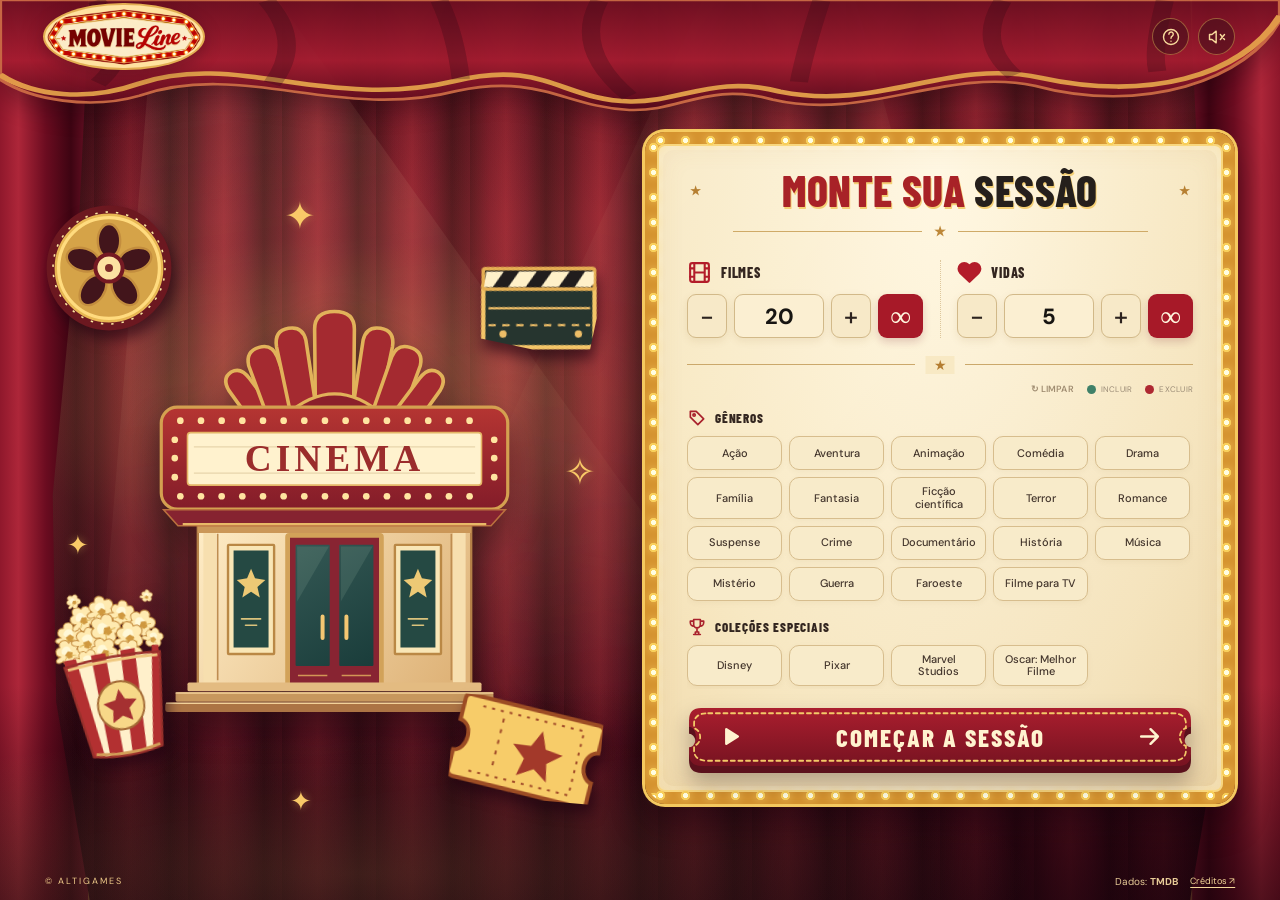
==== commit 36859cb5: "melhoria de layout home" ====
--- a/index.html
+++ b/index.html
@@ -4,13 +4,15 @@
 <meta charset="utf-8"><meta name="viewport" content="width=device-width, initial-scale=1, viewport-fit=cover">
 <meta name="theme-color" content="#480b17"><meta name="description" content="Luzes, câmera... em que ano? Monte sua linha do tempo de filmes no Movieline, um jogo AltiGames.">
 <title>Movieline — Sua sessão de cinema</title>
-<link rel="icon" href="./assets/favicon.svg" type="image/svg+xml">
+<link rel="icon" href="./assets/favicon.png?v=11" type="image/png">
+<link rel="shortcut icon" href="./assets/favicon.ico?v=11" type="image/x-icon">
+<link rel="apple-touch-icon" href="./assets/apple-touch-icon.png?v=11">
 <link rel="preconnect" href="https://fonts.googleapis.com"><link rel="preconnect" href="https://fonts.gstatic.com" crossorigin>
 <link href="https://fonts.googleapis.com/css2?family=DM+Sans:wght@400;500;600;650;700&family=Fraunces:ital,opsz,wght@0,9..144,600;0,9..144,700;0,9..144,800;1,9..144,600&family=Barlow+Condensed:wght@500;600;700;800;900&display=swap" rel="stylesheet">
 <link rel="stylesheet" href="./styles.css?v=6">
-<link rel="stylesheet" href="./home.css?v=10">
-<link rel="stylesheet" href="./game.css?v=10">
-<script type="module" src="./js/app.js?v=10"></script>
+<link rel="stylesheet" href="./home.css?v=11">
+<link rel="stylesheet" href="./game.css?v=11">
+<script type="module" src="./js/app.js?v=11"></script>
 </head>
 <body data-screen="setup">
 <div class="home-stage" aria-hidden="true">
@@ -21,7 +23,7 @@
 </div>
 <div class="app-shell">
 <header class="site-header">
- <a class="brand" href="./index.html" aria-label="Movieline, início"><img src="./assets/favicon.svg" alt="" width="38" height="38"><span>MOVIE<span class="brand-red">LINE</span><small>UM JOGO ALTIGAMES</small></span></a>
+ <a class="brand brand-logo-link" href="./index.html" aria-label="Movieline, início"><img class="brand-logo-image" src="./assets/logo-horizontal.png?v=11" alt="Movieline" width="190" height="74"></a>
  <div class="header-actions" role="group" aria-label="Ajuda e som"><button class="icon-button" id="help-button" aria-label="Como jogar" title="Como jogar"><span data-icon="help"></span></button><button class="icon-button" id="sound-button" aria-label="Ativar sons" aria-pressed="false" title="Som"><span data-icon="sound-off"></span></button></div>
 </header>
 <main id="main-content">
@@ -83,10 +85,10 @@
 <section id="results-screen" class="results-screen" hidden aria-label="Resultado da partida">
  <div class="results-ticket">
   <div class="eyebrow">FIM DA SESS&Atilde;O</div><div class="results-emblem" aria-hidden="true"><span data-icon="trophy"></span></div>
-  <h1 id="results-title">Sess&atilde;o completa!</h1><p id="results-description"></p>
+  <h1 id="results-title">Sess&atilde;o completa!</h1><div class="results-rule" aria-hidden="true"><span></span><b>★</b><span></span></div><p id="results-description"></p>
   <div class="results-stats"><div><b id="results-score">0</b><small>ACERTOS</small></div><div><b id="results-accuracy">0%</b><small>APROVEITAMENTO</small></div><div><b id="results-streak">0</b><small>SEQU&Ecirc;NCIA</small></div></div>
   <p id="results-detail"></p>
-  <div class="results-actions"><button class="ticket-action" id="play-again"><span data-icon="refresh"></span><span>Jogar novamente</span></button><button class="outline-button results-secondary" id="new-game"><span data-icon="home"></span><span>Novo jogo</span></button></div>
+  <div class="results-actions"><button class="ticket-action results-primary" id="play-again"><span data-icon="refresh"></span><span>Jogar novamente</span></button><button class="ticket-action results-secondary" id="new-game"><span data-icon="home"></span><span>Novo jogo</span></button></div>
   <div id="results-error" class="error-message" role="alert" hidden></div><button class="plain-button" id="review-timeline">Ver linha do tempo</button>
  </div>
 </section>
--- a/home.css
+++ b/home.css
@@ -402,3 +402,17 @@
  #setup-screen .ticket-heading h1{font-size:27px;padding-inline:13px}
  #setup-screen .start-button{font-size:15.5px;padding-inline:17px}
 }
+
+/* v11 — logo oficial no cabeçalho; restante da home preservado */
+body[data-screen="setup"] .brand-logo-link{
+  display:flex;align-items:center;width:auto;height:100%;padding:2px 0;text-decoration:none;overflow:visible;
+}
+body[data-screen="setup"] .brand-logo-image{
+  display:block;width:158px;height:auto;max-height:68px;object-fit:contain;filter:drop-shadow(0 5px 8px #14030a42);
+}
+@media(max-width:560px){
+  body[data-screen="setup"] .brand-logo-image{width:104px;max-height:48px}
+}
+@media(max-height:520px) and (orientation:landscape){
+  body[data-screen="setup"] .brand-logo-image{width:94px;max-height:42px}
+}
--- a/game.css
+++ b/game.css
@@ -570,3 +570,144 @@
 }
 @media(max-width:560px){#game-screen .candidate .movie-poster{max-height:92px;max-width:62px}}
 @media(max-height:470px) and (orientation:landscape){#game-screen .candidate .movie-poster{max-height:78px;max-width:52px}}
+
+/* v11 — logo oficial, placar centralizado no cabeçalho e resultado com linguagem da configuração */
+body:is([data-screen="game"],[data-screen="results"]) .brand-logo-link{
+  display:flex;align-items:center;width:auto;height:100%;padding:2px 0;text-decoration:none;overflow:visible;
+}
+body:is([data-screen="game"],[data-screen="results"]) .brand-logo-image{
+  display:block;width:142px;height:auto;max-height:56px;object-fit:contain;filter:drop-shadow(0 5px 8px #14030a4a);
+}
+
+/* O placar fica exatamente no centro da página e na mesma linha visual do logo. */
+body[data-screen="game"] #game-screen .game-topline{
+  position:fixed!important;top:7px;left:0;right:0;width:100vw;height:52px;z-index:12;
+  display:block!important;padding:0!important;margin:0!important;background:none!important;border:0!important;box-shadow:none!important;pointer-events:none;
+}
+body[data-screen="game"] #game-screen .game-topline:before{display:none!important}
+body[data-screen="game"] #game-screen .game-stats{
+  position:absolute!important;left:50%;top:0;translate:-50% 0;margin:0!important;pointer-events:auto;
+  width:auto;max-width:min(430px,54vw);white-space:nowrap;
+}
+body[data-screen="game"] #game-screen .end-session{
+  position:fixed!important;right:clamp(18px,3.5vw,64px);top:12px;margin:0!important;pointer-events:auto;z-index:13;
+}
+body[data-screen="game"] #game-screen .progress-rail{
+  position:absolute;left:50%!important;right:auto!important;bottom:-2px!important;translate:-50% 0;width:min(310px,48vw);pointer-events:none;
+}
+
+/* Resultado: mesma família visual do painel de configuração, sem caixas pesadas. */
+#results-screen .results-ticket{
+  --results-paper:#f8e9c4;--results-red:#a31525;--results-gold:#d5932f;
+  isolation:isolate;width:min(720px,100%);max-height:100%;padding:28px 34px 25px;
+  border:12px solid var(--results-gold);border-radius:20px;outline:0;
+  background:radial-gradient(ellipse at 50% 5%,#fff7e2 0%,#f8e9c4 70%,#f2ddb0 100%);
+  box-shadow:0 0 0 3px #f5c95f,0 18px 34px #15030a73,inset 0 0 0 2px #f9d77e;
+  color:#4e211f;text-align:center;overflow:visible;
+}
+#results-screen .results-ticket:before{
+  content:"";position:absolute;inset:-9px;z-index:-1;pointer-events:none;border:0;border-radius:17px;
+  background:
+   radial-gradient(circle,#fffde0 0 2.3px,#f8cf5b 2.5px 4.4px,transparent 4.7px) left top/25px 11px repeat-x,
+   radial-gradient(circle,#fffde0 0 2.3px,#f8cf5b 2.5px 4.4px,transparent 4.7px) left bottom/25px 11px repeat-x,
+   radial-gradient(circle,#fffde0 0 2.3px,#f8cf5b 2.5px 4.4px,transparent 4.7px) left top/11px 25px repeat-y,
+   radial-gradient(circle,#fffde0 0 2.3px,#f8cf5b 2.5px 4.4px,transparent 4.7px) right top/11px 25px repeat-y;
+  filter:drop-shadow(0 0 4px #ffd875a6);
+}
+#results-screen .results-ticket:after{
+  content:"";position:absolute;inset:6px;z-index:-1;pointer-events:none;border:0;border-radius:10px;
+  background:linear-gradient(130deg,#ffffff16,transparent 35%,#a96c2810);box-shadow:inset 0 0 24px #a66d2512;
+}
+#results-screen .eyebrow{
+  justify-content:center;margin:0 0 8px;font-family:var(--stage-display);font-size:12px;letter-spacing:2.2px;color:#a33b32;
+}
+#results-screen .results-emblem{margin:5px 0 8px;color:#b78134}
+#results-screen .results-emblem .icon{width:34px;height:34px;stroke-width:1.8}
+#results-screen .results-ticket h1{
+  margin:4px 0 0;font-family:var(--stage-display);font-size:clamp(38px,4.2vw,58px);font-weight:800;line-height:.98;color:#7b1b27;
+  text-shadow:1px 2px 0 #f4cf75;
+}
+#results-screen .results-rule{display:flex;align-items:center;justify-content:center;gap:12px;width:82%;margin:12px auto 8px;color:#b77f31}
+#results-screen .results-rule span{height:1px;background:#cfaa67;flex:1}
+#results-screen .results-rule b{font-size:13px}
+#results-screen #results-description{font-size:12px;color:#8f7057;margin:0 auto 8px;min-height:18px}
+#results-screen .results-stats{
+  display:grid;grid-template-columns:repeat(3,minmax(0,1fr));gap:0;margin:10px 0 14px;padding:7px 0;
+}
+#results-screen .results-stats>div{position:relative;padding:4px 14px;min-width:0;background:none;border:0;box-shadow:none}
+#results-screen .results-stats>div:not(:last-child):after{content:"";position:absolute;right:0;top:8%;bottom:8%;width:1px;background:#c9aa72;opacity:.62}
+#results-screen .results-stats b{font-family:var(--stage-display);font-size:40px;line-height:1;color:#8e2832;text-shadow:0 1px 0 #fff2d4}
+#results-screen .results-stats small{display:block;margin-top:5px;font-size:9px;letter-spacing:.5px;color:#8b6a55}
+#results-screen #results-detail{font-size:11px;color:#8d7059;margin:0}
+#results-screen .results-actions{display:grid;grid-template-columns:1.15fr 1fr;gap:12px;margin-top:20px}
+#results-screen .results-actions .ticket-action{
+  min-height:54px;height:54px;padding:10px 26px;border:0!important;border-radius:0!important;clip-path:none!important;box-shadow:none!important;
+  background-color:transparent!important;background-size:100% 100%!important;background-repeat:no-repeat!important;
+  font-family:var(--stage-display);font-size:20px;font-weight:800;letter-spacing:.4px;justify-content:center;gap:10px;
+  filter:drop-shadow(0 6px 0 #5b111c) drop-shadow(0 9px 9px #16030a35);
+}
+#results-screen .results-actions .ticket-action:before,#results-screen .results-actions .ticket-action:after{display:none!important}
+#results-screen #play-again{
+  color:#fff3cf!important;
+  background-image:url("data:image/svg+xml,%3Csvg%20xmlns%3D%22http%3A%2F%2Fwww.w3.org%2F2000%2Fsvg%22%20viewBox%3D%220%200%201000%20120%22%20preserveAspectRatio%3D%22none%22%3E%3Cdefs%3E%3ClinearGradient%20id%3D%22g%22%20x1%3D%220%22%20y1%3D%220%22%20x2%3D%220%22%20y2%3D%221%22%3E%3Cstop%20stop-color%3D%22%23aa1e2e%22%2F%3E%3Cstop%20offset%3D%221%22%20stop-color%3D%22%23771321%22%2F%3E%3C%2FlinearGradient%3E%3C%2Fdefs%3E%3Cpath%20d%3D%22M28%204H972Q996%204%20996%2028V40C978%2040%20978%2080%20996%2080V92Q996%20116%20972%20116H28Q4%20116%204%2092V80C22%2080%2022%2040%204%2040V28Q4%204%2028%204Z%22%20fill%3D%22url%28%23g%29%22%2F%3E%3Cpath%20d%3D%22M42%2014H958Q986%2014%20986%2034V43C970%2047%20970%2073%20986%2077V86Q986%20106%20958%20106H42Q14%20106%2014%2086V77C30%2073%2030%2047%2014%2043V34Q14%2014%2042%2014Z%22%20fill%3D%22none%22%20stroke%3D%22%23f3c968%22%20stroke-width%3D%223.5%22%20stroke-dasharray%3D%228%207%22%20stroke-linecap%3D%22round%22%2F%3E%3C%2Fsvg%3E")!important;
+}
+#results-screen #new-game{
+  color:#6b271f!important;
+  background-image:url("data:image/svg+xml,%3Csvg%20xmlns%3D%22http%3A%2F%2Fwww.w3.org%2F2000%2Fsvg%22%20viewBox%3D%220%200%201000%20120%22%20preserveAspectRatio%3D%22none%22%3E%3Cdefs%3E%3ClinearGradient%20id%3D%22g%22%20x1%3D%220%22%20y1%3D%220%22%20x2%3D%220%22%20y2%3D%221%22%3E%3Cstop%20stop-color%3D%22%23f8d47b%22%2F%3E%3Cstop%20offset%3D%221%22%20stop-color%3D%22%23dea23c%22%2F%3E%3C%2FlinearGradient%3E%3C%2Fdefs%3E%3Cpath%20d%3D%22M28%204H972Q996%204%20996%2028V40C978%2040%20978%2080%20996%2080V92Q996%20116%20972%20116H28Q4%20116%204%2092V80C22%2080%2022%2040%204%2040V28Q4%204%2028%204Z%22%20fill%3D%22url%28%23g%29%22%2F%3E%3Cpath%20d%3D%22M42%2014H958Q986%2014%20986%2034V43C970%2047%20970%2073%20986%2077V86Q986%20106%20958%20106H42Q14%20106%2014%2086V77C30%2073%2030%2047%2014%2043V34Q14%2014%2042%2014Z%22%20fill%3D%22none%22%20stroke%3D%22%238b541e%22%20stroke-width%3D%223%22%20stroke-dasharray%3D%228%207%22%20stroke-linecap%3D%22round%22%2F%3E%3C%2Fsvg%3E")!important;
+  filter:drop-shadow(0 6px 0 #8b611f) drop-shadow(0 9px 9px #16030a2e);
+}
+#results-screen .results-actions .icon{width:19px;height:19px;stroke-width:2.2}
+#results-screen #review-timeline{margin-top:14px;padding:5px 8px;font-size:11px;color:#8f6a50}
+
+@media(max-width:700px){
+ body:is([data-screen="game"],[data-screen="results"]) .brand-logo-image{width:90px;max-height:45px}
+ body[data-screen="game"] #game-screen .game-topline{top:8px;height:44px}
+ body[data-screen="game"] #game-screen .game-stats{gap:10px;max-width:none;padding:8px 11px 8px;border-width:7px;border-radius:14px}
+ body[data-screen="game"] #game-screen .game-stats b{font-size:18px}
+ body[data-screen="game"] #game-screen .game-stats>.stat-item .icon{width:14px;height:14px}
+ body[data-screen="game"] #game-screen .end-session{right:12px;top:12px;width:31px;height:31px}
+ body[data-screen="game"] #game-screen .progress-rail{width:150px}
+ #results-screen .results-ticket{padding:20px 16px 18px;border-width:9px;border-radius:16px}
+ #results-screen .results-ticket:before{inset:-7px;border-radius:13px}
+ #results-screen .results-ticket h1{font-size:32px}
+ #results-screen .results-rule{margin:8px auto 4px}
+ #results-screen .results-stats b{font-size:31px}
+ #results-screen .results-stats small{font-size:7px}
+ #results-screen .results-actions{grid-template-columns:1fr;gap:8px;margin-top:14px}
+ #results-screen .results-actions .ticket-action{height:46px;min-height:46px;font-size:17px;padding:8px 19px}
+}
+@media(max-height:520px) and (orientation:landscape){
+ body:is([data-screen="game"],[data-screen="results"]) .brand-logo-image{width:80px;max-height:38px}
+ body[data-screen="game"] #game-screen .game-topline{top:5px;height:37px}
+ body[data-screen="game"] #game-screen .game-stats{padding:6px 9px;border-width:6px;gap:9px}
+ body[data-screen="game"] #game-screen .game-stats b{font-size:17px}
+ body[data-screen="game"] #game-screen .end-session{top:7px;width:29px;height:29px}
+ #results-screen .results-ticket{max-width:620px;padding:11px 22px 11px;border-width:8px}
+ #results-screen .eyebrow,#results-screen .results-emblem{display:none}
+ #results-screen .results-ticket h1{font-size:28px;margin:0}
+ #results-screen .results-rule{margin:5px auto 2px}
+ #results-screen #results-description{display:none}
+ #results-screen .results-stats{margin:3px 0 5px;padding:2px 0}
+ #results-screen .results-stats b{font-size:25px}
+ #results-screen #results-detail{font-size:9px}
+ #results-screen .results-actions{grid-template-columns:1.15fr 1fr;margin-top:7px;gap:8px}
+ #results-screen .results-actions .ticket-action{height:36px;min-height:36px;font-size:15px;padding:5px 16px}
+ #results-screen #review-timeline{margin-top:5px;font-size:9px}
+}
+
+/* v11 guard: o X permanece separado da linha logo + placar, evitando colisão com ajuda/som. */
+body[data-screen="game"] #game-screen .end-session{top:72px!important}
+@media(max-width:700px){
+ body[data-screen="game"] #game-screen .end-session{top:59px!important}
+}
+@media(max-width:380px){
+ body:is([data-screen="game"],[data-screen="results"]) .brand-logo-image{width:68px;max-height:38px}
+ body[data-screen="game"] #game-screen .game-stats{gap:6px;padding:6px 7px;border-width:5px;border-radius:11px}
+ body[data-screen="game"] #game-screen .game-stats b{font-size:15px}
+ body[data-screen="game"] #game-screen .game-stats>.stat-item{gap:3px}
+ body[data-screen="game"] #game-screen .game-stats>.stat-item .icon{width:11px;height:11px}
+ body[data-screen="game"] #game-screen .progress-rail{width:115px}
+ body[data-screen="game"] #game-screen .end-session{top:53px!important;right:9px;width:28px;height:28px}
+ body:is([data-screen="game"],[data-screen="results"]) .header-actions{gap:4px}
+ body:is([data-screen="game"],[data-screen="results"]) .header-actions .icon-button{width:29px;height:29px}
+}
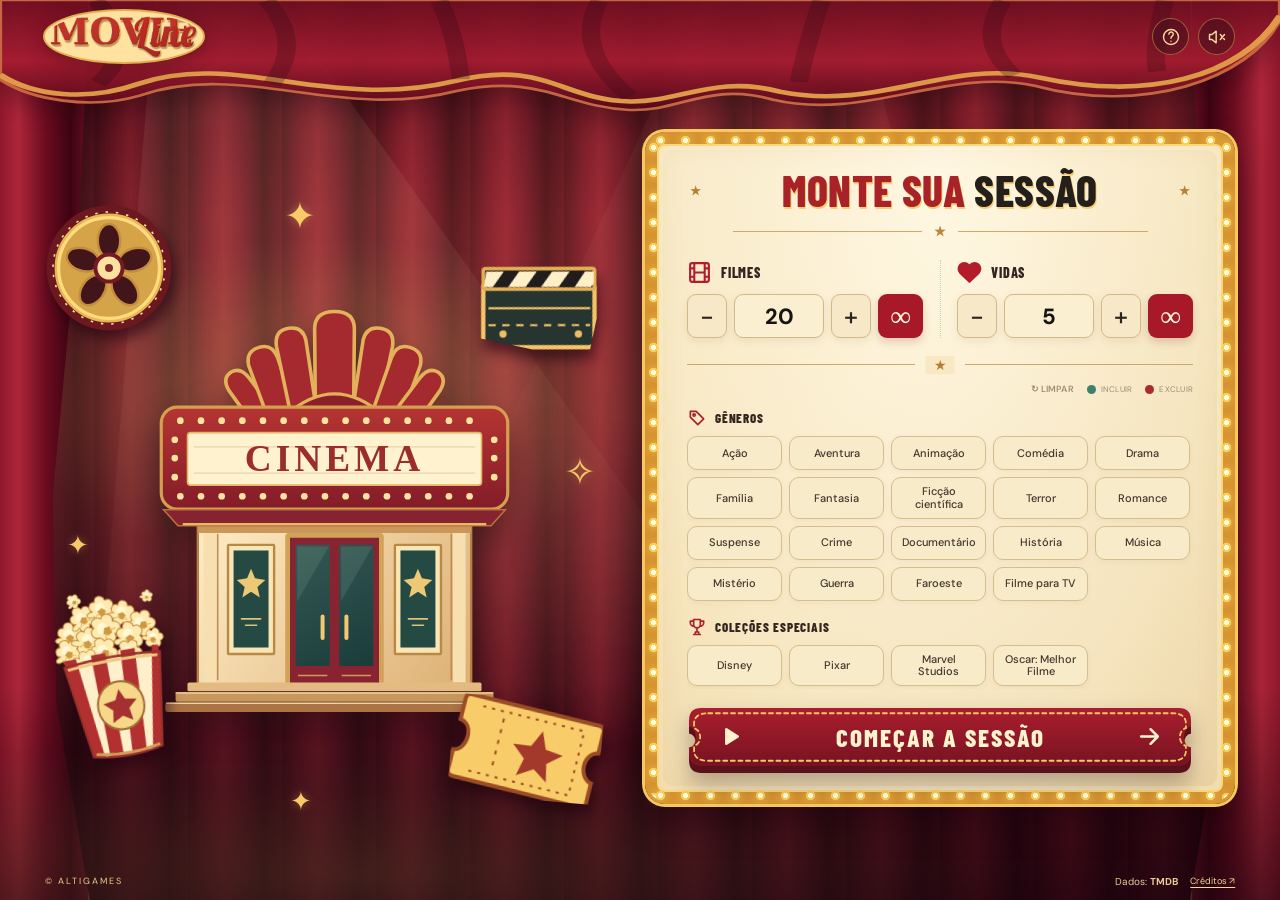
==== commit e1738a37: "melhoria da logo" ====
--- a/index.html
+++ b/index.html
@@ -4,15 +4,15 @@
 <meta charset="utf-8"><meta name="viewport" content="width=device-width, initial-scale=1, viewport-fit=cover">
 <meta name="theme-color" content="#480b17"><meta name="description" content="Luzes, câmera... em que ano? Monte sua linha do tempo de filmes no Movieline, um jogo AltiGames.">
 <title>Movieline — Sua sessão de cinema</title>
-<link rel="icon" href="./assets/favicon.png?v=11" type="image/png">
-<link rel="shortcut icon" href="./assets/favicon.ico?v=11" type="image/x-icon">
-<link rel="apple-touch-icon" href="./assets/apple-touch-icon.png?v=11">
+<link rel="icon" href="./assets/favicon.png?v=12" type="image/png">
+<link rel="shortcut icon" href="./assets/favicon.ico?v=12" type="image/x-icon">
+<link rel="apple-touch-icon" href="./assets/apple-touch-icon.png?v=12">
 <link rel="preconnect" href="https://fonts.googleapis.com"><link rel="preconnect" href="https://fonts.gstatic.com" crossorigin>
 <link href="https://fonts.googleapis.com/css2?family=DM+Sans:wght@400;500;600;650;700&family=Fraunces:ital,opsz,wght@0,9..144,600;0,9..144,700;0,9..144,800;1,9..144,600&family=Barlow+Condensed:wght@500;600;700;800;900&display=swap" rel="stylesheet">
 <link rel="stylesheet" href="./styles.css?v=6">
-<link rel="stylesheet" href="./home.css?v=11">
-<link rel="stylesheet" href="./game.css?v=11">
-<script type="module" src="./js/app.js?v=11"></script>
+<link rel="stylesheet" href="./home.css?v=12">
+<link rel="stylesheet" href="./game.css?v=12">
+<script type="module" src="./js/app.js?v=12"></script>
 </head>
 <body data-screen="setup">
 <div class="home-stage" aria-hidden="true">
@@ -23,7 +23,7 @@
 </div>
 <div class="app-shell">
 <header class="site-header">
- <a class="brand brand-logo-link" href="./index.html" aria-label="Movieline, início"><img class="brand-logo-image" src="./assets/logo-horizontal.png?v=11" alt="Movieline" width="190" height="74"></a>
+ <a class="brand brand-logo-link" href="./index.html" aria-label="Movieline, início"><img class="brand-logo-image" src="./assets/logo-horizontal.png?v=12" alt="Movieline" width="190" height="74"></a>
  <div class="header-actions" role="group" aria-label="Ajuda e som"><button class="icon-button" id="help-button" aria-label="Como jogar" title="Como jogar"><span data-icon="help"></span></button><button class="icon-button" id="sound-button" aria-label="Ativar sons" aria-pressed="false" title="Som"><span data-icon="sound-off"></span></button></div>
 </header>
 <main id="main-content">
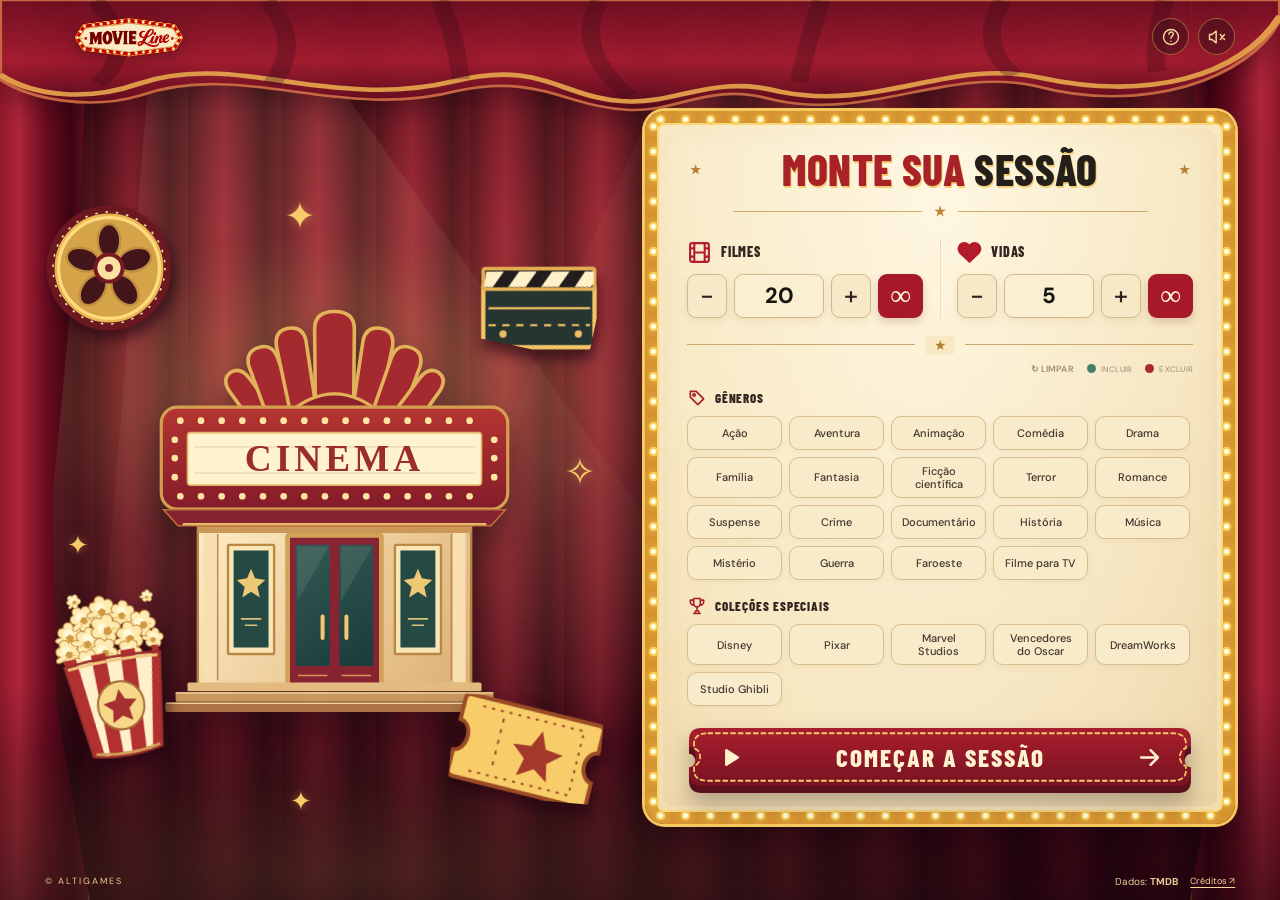
==== commit abece856: "melhoria da logo" ====
--- a/index.html
+++ b/index.html
@@ -4,15 +4,15 @@
 <meta charset="utf-8"><meta name="viewport" content="width=device-width, initial-scale=1, viewport-fit=cover">
 <meta name="theme-color" content="#480b17"><meta name="description" content="Luzes, câmera... em que ano? Monte sua linha do tempo de filmes no Movieline, um jogo AltiGames.">
 <title>Movieline — Sua sessão de cinema</title>
-<link rel="icon" href="./assets/favicon.png?v=12" type="image/png">
-<link rel="shortcut icon" href="./assets/favicon.ico?v=12" type="image/x-icon">
-<link rel="apple-touch-icon" href="./assets/apple-touch-icon.png?v=12">
+<link rel="icon" href="./assets/favicon.png?v=13" type="image/png">
+<link rel="shortcut icon" href="./assets/favicon.ico?v=13" type="image/x-icon">
+<link rel="apple-touch-icon" href="./assets/apple-touch-icon.png?v=13">
 <link rel="preconnect" href="https://fonts.googleapis.com"><link rel="preconnect" href="https://fonts.gstatic.com" crossorigin>
 <link href="https://fonts.googleapis.com/css2?family=DM+Sans:wght@400;500;600;650;700&family=Fraunces:ital,opsz,wght@0,9..144,600;0,9..144,700;0,9..144,800;1,9..144,600&family=Barlow+Condensed:wght@500;600;700;800;900&display=swap" rel="stylesheet">
 <link rel="stylesheet" href="./styles.css?v=6">
-<link rel="stylesheet" href="./home.css?v=12">
-<link rel="stylesheet" href="./game.css?v=12">
-<script type="module" src="./js/app.js?v=12"></script>
+<link rel="stylesheet" href="./home.css?v=13">
+<link rel="stylesheet" href="./game.css?v=13">
+<script type="module" src="./js/app.js?v=13"></script>
 </head>
 <body data-screen="setup">
 <div class="home-stage" aria-hidden="true">
@@ -23,7 +23,7 @@
 </div>
 <div class="app-shell">
 <header class="site-header">
- <a class="brand brand-logo-link" href="./index.html" aria-label="Movieline, início"><img class="brand-logo-image" src="./assets/logo-horizontal.png?v=12" alt="Movieline" width="190" height="74"></a>
+ <a class="brand brand-logo-link" href="./index.html" aria-label="Movieline, início"><img class="brand-logo-image" src="./assets/logo-horizontal.png?v=13" alt="Movieline" width="190" height="74"></a>
  <div class="header-actions" role="group" aria-label="Ajuda e som"><button class="icon-button" id="help-button" aria-label="Como jogar" title="Como jogar"><span data-icon="help"></span></button><button class="icon-button" id="sound-button" aria-label="Ativar sons" aria-pressed="false" title="Som"><span data-icon="sound-off"></span></button></div>
 </header>
 <main id="main-content">
--- a/home.css
+++ b/home.css
@@ -416,3 +416,80 @@
 @media(max-height:520px) and (orientation:landscape){
   body[data-screen="setup"] .brand-logo-image{width:94px;max-height:42px}
 }
+
+/* v13 — approved logo PNG only; no extra box, border or background around it. */
+body[data-screen="setup"] .brand-logo-link{
+  display:flex;align-items:center;justify-content:flex-start;width:auto;height:100%;padding:0!important;margin:0;
+  background:transparent!important;border:0!important;border-radius:0!important;box-shadow:none!important;outline:0;text-decoration:none;overflow:visible;
+}
+body[data-screen="setup"] .brand-logo-image{
+  display:block;width:168px;height:auto;max-height:62px;object-fit:contain;
+  background:transparent!important;border:0!important;border-radius:0!important;padding:0!important;box-shadow:none!important;
+  filter:drop-shadow(0 5px 8px #14030a45);
+}
+
+/* v13 — usable landscape-phone setup. Keep the full game in the first fold. */
+@media (orientation:landscape) and (max-height:520px) and (max-width:950px){
+ body[data-screen="setup"] .app-shell{padding-inline:12px!important}
+ body[data-screen="setup"] .site-header{height:38px!important;flex-basis:38px!important;padding:0!important}
+ body[data-screen="setup"] .site-footer{height:18px!important;flex-basis:18px!important;padding:0!important}
+ body[data-screen="setup"] .brand-logo-image{width:102px!important;max-height:34px!important}
+ body[data-screen="setup"] .header-actions{gap:5px}
+ body[data-screen="setup"] .header-actions .icon-button{width:29px;height:29px}
+ body[data-screen="setup"] .header-actions .icon{width:15px;height:15px}
+ body[data-screen="setup"] .site-footer .footer-brand{font-size:6px!important}
+ body[data-screen="setup"] .credits-trigger{font-size:7px!important}
+
+ #setup-screen:not([hidden]){height:100%!important;min-height:0!important;padding:3px 0!important;display:block!important}
+ #setup-screen .intro{display:none!important}
+ #setup-screen .setup-ticket{
+   width:100%!important;max-width:none!important;height:100%!important;max-height:100%!important;min-height:0!important;
+   padding:7px 15px 6px!important;margin:0!important;border-width:7px!important;border-radius:14px!important;overflow:hidden!important;
+ }
+ #setup-screen .setup-ticket:before{inset:-6px!important}
+ #setup-screen .ticket-heading{height:29px!important;margin:0 0 3px!important;display:flex!important;align-items:center!important;justify-content:center!important}
+ #setup-screen .ticket-heading h1{font-size:23px!important;line-height:1!important;padding-inline:15px!important;margin:0!important}
+ #setup-screen .ticket-heading h1 i{font-size:.24em!important}
+ #setup-screen .heading-rule{display:none!important}
+ #setup-screen #setup-form{
+   height:calc(100% - 32px)!important;min-height:0!important;display:grid!important;
+   grid-template-columns:minmax(260px,.9fr) minmax(0,1.45fr)!important;
+   grid-template-rows:auto minmax(0,1fr) auto!important;column-gap:18px!important;row-gap:4px!important;align-items:stretch!important;
+ }
+ #setup-screen .counters{
+   grid-column:1!important;grid-row:1 / span 2!important;display:grid!important;grid-template-columns:1fr 1fr!important;
+   gap:9px!important;margin:0!important;align-self:start!important;padding-top:4px!important;
+ }
+ #setup-screen .counter{padding:0!important;margin:0!important;border:0!important}
+ #setup-screen .counter+ .counter:before{display:none!important}
+ #setup-screen .counter legend{font-size:10px!important;margin:0 0 3px!important;gap:5px!important}
+ #setup-screen .counter legend .icon{width:17px!important;height:17px!important}
+ #setup-screen .quantity-bar{min-height:31px!important;gap:5px!important}
+ #setup-screen .stepper{height:31px!important;gap:4px!important}
+ #setup-screen .stepper button{width:31px!important;height:31px!important;border-radius:7px!important;font-size:17px!important}
+ #setup-screen .stepper input{height:31px!important;font-size:16px!important}
+ #setup-screen .infinity-button{width:34px!important;height:31px!important;min-height:31px!important;border-radius:7px!important;font-size:20px!important}
+ #setup-screen .ticket-cutline{grid-column:1!important;grid-row:3!important;margin:2px 0 0!important;height:1px!important;align-self:start!important}
+ #setup-screen .ticket-cutline span{display:none!important}
+
+ #setup-screen .category-legend{grid-column:2!important;grid-row:1!important;min-height:18px!important;margin:0!important;justify-content:flex-end!important;gap:8px!important;font-size:7px!important}
+ #setup-screen .category-legend .plain-button{font-size:7px!important;padding:0 3px!important}
+ #setup-screen .category-area{
+   grid-column:2!important;grid-row:2!important;max-height:none!important;min-height:0!important;height:100%!important;overflow:auto!important;padding:0 3px 0 0!important;
+ }
+ #setup-screen .category-groups{gap:5px!important}
+ #setup-screen .category-group-title{font-size:7px!important;letter-spacing:1px!important;margin:0 0 3px!important;gap:5px!important}
+ #setup-screen .category-group-title .icon{width:12px!important;height:12px!important}
+ #setup-screen .category-chips{gap:4px!important}
+ #setup-screen .category-chip{min-height:23px!important;padding:3px 7px!important;border-radius:8px!important;font-size:8px!important;gap:4px!important}
+ #setup-screen .category-chip .chip-state{width:14px!important;height:14px!important}
+ #setup-screen .category-chip .chip-state .icon{width:9px!important;height:9px!important}
+ #setup-screen .ticket-divider{display:none!important}
+ #setup-screen .start-button{
+   grid-column:2!important;grid-row:3!important;align-self:end!important;min-height:35px!important;height:35px!important;
+   margin:0!important;padding:5px 26px!important;font-size:15px!important;letter-spacing:.8px!important;
+ }
+ #setup-screen .start-button .icon{width:16px!important;height:16px!important}
+ #setup-screen #setup-error{position:absolute;left:15px;right:15px;bottom:6px;font-size:8px!important}
+ #setup-screen .resume-button{right:16px!important;top:5px!important;font-size:8px!important}
+}
--- a/game.css
+++ b/game.css
@@ -711,3 +711,107 @@
  body:is([data-screen="game"],[data-screen="results"]) .header-actions{gap:4px}
  body:is([data-screen="game"],[data-screen="results"]) .header-actions .icon-button{width:29px;height:29px}
 }
+
+/* v13 — approved logo PNG only; no surrounding CSS box. */
+body:is([data-screen="game"],[data-screen="results"]) .brand-logo-link{
+  display:flex;align-items:center;justify-content:flex-start;width:auto;height:100%;padding:0!important;margin:0;
+  background:transparent!important;border:0!important;border-radius:0!important;box-shadow:none!important;outline:0;text-decoration:none;overflow:visible;
+}
+body:is([data-screen="game"],[data-screen="results"]) .brand-logo-image{
+  display:block;width:152px;height:auto;max-height:58px;object-fit:contain;
+  background:transparent!important;border:0!important;border-radius:0!important;padding:0!important;box-shadow:none!important;
+  filter:drop-shadow(0 5px 8px #14030a48);
+}
+
+/* v13 — landscape phones: rebuild the game around the short viewport instead of shrinking portrait rules. */
+@media (orientation:landscape) and (max-height:520px) and (max-width:950px){
+ body:is([data-screen="game"],[data-screen="results"]) .app-shell{padding-inline:10px!important}
+ body:is([data-screen="game"],[data-screen="results"]) .site-header{height:38px!important;flex-basis:38px!important;padding:0!important}
+ body:is([data-screen="game"],[data-screen="results"]) .site-footer{height:18px!important;flex-basis:18px!important;padding:0!important}
+ body:is([data-screen="game"],[data-screen="results"]) .brand-logo-image{width:98px!important;max-height:34px!important}
+ body:is([data-screen="game"],[data-screen="results"]) .header-actions{gap:4px}
+ body:is([data-screen="game"],[data-screen="results"]) .header-actions .icon-button{width:28px;height:28px}
+ body:is([data-screen="game"],[data-screen="results"]) .header-actions .icon{width:14px;height:14px}
+ body:is([data-screen="game"],[data-screen="results"]) .site-footer .footer-brand{font-size:6px!important}
+ body:is([data-screen="game"],[data-screen="results"]) .credits-trigger{font-size:7px!important}
+
+ #game-screen:not([hidden]){
+   --card-width:94px!important;--slot-width:111px!important;--card-h:122px!important;--year-h:18px!important;--title-h:26px!important;
+   --title-size:7px!important;--year-size:15px!important;--frame-width:4px!important;
+   height:100%!important;min-height:0!important;padding:3px 0 4px!important;display:grid!important;
+   grid-template-columns:minmax(0,1fr) 208px!important;grid-template-rows:minmax(0,1fr)!important;gap:8px!important;
+ }
+ body[data-screen="game"] #game-screen .game-topline{
+   position:fixed!important;top:3px!important;left:50%!important;right:auto!important;translate:-50% 0!important;
+   width:auto!important;height:32px!important;z-index:12!important;display:flex!important;align-items:center!important;justify-content:center!important;
+   padding:0!important;margin:0!important;pointer-events:none!important;
+ }
+ body[data-screen="game"] #game-screen .game-stats{
+   position:relative!important;left:auto!important;top:auto!important;translate:none!important;display:flex!important;
+   width:auto!important;max-width:none!important;height:31px!important;gap:7px!important;padding:4px 8px!important;border-width:5px!important;border-radius:10px!important;
+   pointer-events:auto!important;
+ }
+ body[data-screen="game"] #game-screen .game-stats:before{inset:-5px!important}
+ body[data-screen="game"] #game-screen .game-stats>.stat-item{gap:3px!important}
+ body[data-screen="game"] #game-screen .game-stats b{font-size:14px!important}
+ body[data-screen="game"] #game-screen .game-stats small{display:none!important}
+ body[data-screen="game"] #game-screen .game-stats>.stat-item .icon{width:11px!important;height:11px!important}
+ body[data-screen="game"] #game-screen .progress-rail{display:none!important}
+ body[data-screen="game"] #game-screen .end-session{position:fixed!important;right:10px!important;top:43px!important;width:28px!important;height:28px!important;z-index:13!important}
+
+ #game-screen .timeline-panel{grid-column:1!important;grid-row:1!important;height:100%!important;min-height:0!important;margin:0!important;border-radius:0!important;overflow:hidden!important}
+ #game-screen .timeline-heading{height:25px!important;min-height:25px!important;padding:2px 8px 4px!important}
+ #game-screen .timeline-heading h2{display:block!important;font-size:13px!important;line-height:1!important;letter-spacing:1px!important}
+ #game-screen .timeline-heading>span{font-size:7px!important}
+ #game-screen .film-perforations{height:7px!important;flex-basis:7px!important}
+ #game-screen .timeline-scroll{min-height:0!important;height:auto!important;flex:1 1 auto!important}
+ #game-screen .timeline-bottom{height:25px!important;flex-basis:25px!important;padding:0 7px!important;font-size:6px!important}
+ #game-screen .timeline-nav .icon-button{width:24px!important;height:22px!important}
+ #game-screen .movie-card{width:var(--card-width)!important;height:var(--card-h)!important}
+ #game-screen .card-title{font-size:var(--title-size)!important;padding:4px!important}
+ #game-screen .card-year{font-size:var(--year-size)!important}
+ #game-screen .timeline-slot{height:calc(var(--card-h) + 15px)!important}
+ #game-screen .timeline-slot.selected .slot-button{height:var(--card-h)!important;width:calc(var(--card-width) - 8px)!important}
+
+ #game-screen .turn-panel{
+   grid-column:2!important;grid-row:1!important;height:100%!important;min-height:0!important;padding:8px!important;gap:6px!important;
+   display:grid!important;grid-template-columns:1fr!important;grid-template-rows:minmax(0,1fr) auto!important;align-items:stretch!important;overflow:hidden!important;
+ }
+ #game-screen .turn-panel:before{font-size:10px!important;padding:2px 8px!important;top:0!important}
+ #game-screen .candidate{grid-column:1!important;grid-row:1!important;display:grid!important;grid-template-columns:52px minmax(0,1fr)!important;align-items:center!important;gap:7px!important;min-height:0!important;width:100%!important;height:100%!important;padding:8px 2px 2px!important;transform:none!important}
+ #game-screen .candidate .movie-poster{width:48px!important;height:72px!important;max-width:48px!important;max-height:72px!important;box-shadow:0 6px 12px #13030a50!important}
+ #game-screen .candidate-copy{min-width:0!important;padding:0!important;max-height:none!important}
+ #game-screen .candidate-copy small{font-size:6px!important;letter-spacing:.6px!important;margin:0 0 2px!important}
+ #game-screen .candidate-copy h3{font-size:15px!important;line-height:1.05!important;-webkit-line-clamp:3!important;margin:0!important}
+ #game-screen .candidate-copy .candidate-year{font-size:19px!important;margin-top:3px!important}
+ #game-screen .turn-copy{display:none!important}
+ #game-screen .turn-actions{grid-column:1!important;grid-row:2!important;display:block!important;width:100%!important;min-width:0!important}
+ #game-screen .turn-actions .ticket-action{width:100%!important;min-width:0!important;min-height:34px!important;height:34px!important;font-size:14px!important;padding:5px 20px!important;margin:0!important}
+ #game-screen .turn-actions>small{display:none!important}
+
+ #results-screen{height:100%!important;min-height:0!important;padding:3px 0!important}
+ #results-screen .results-ticket{width:min(620px,calc(100% - 18px))!important;max-height:100%!important;padding:9px 20px!important;border-width:7px!important;border-radius:13px!important;overflow:hidden!important}
+ #results-screen .results-ticket:before{inset:-6px!important}
+ #results-screen .eyebrow,#results-screen .results-emblem,#results-screen #results-description{display:none!important}
+ #results-screen .results-ticket h1{font-size:25px!important;line-height:1!important;margin:0!important}
+ #results-screen .results-rule{margin:3px auto 1px!important}
+ #results-screen .results-stats{margin:2px 0 3px!important;padding:1px 0!important}
+ #results-screen .results-stats b{font-size:23px!important}
+ #results-screen .results-stats small{font-size:6px!important;margin-top:2px!important}
+ #results-screen #results-detail{font-size:8px!important;line-height:1.1!important}
+ #results-screen .results-actions{grid-template-columns:1.12fr 1fr!important;margin-top:5px!important;gap:7px!important}
+ #results-screen .results-actions .ticket-action{height:34px!important;min-height:34px!important;font-size:14px!important;padding:4px 14px!important}
+ #results-screen #review-timeline{margin-top:3px!important;font-size:8px!important;padding:2px!important}
+
+ .reveal-popup{width:min(470px,calc(100vw - 24px))!important;max-height:calc(100dvh - 10px)!important;padding-top:14px!important}
+ .clapper-arm{height:25px!important}
+ .clapper-rail{height:7px!important;flex-basis:7px!important}
+ .reveal-popup-card{max-height:calc(100dvh - 54px)!important}
+ .reveal-popup-body{padding:16px 20px 12px!important;display:grid!important;grid-template-columns:minmax(0,1fr) 105px!important;gap:6px 12px!important;text-align:left!important}
+ .reveal-popup h2{font-size:24px!important;margin:0!important}
+ .reveal-film-name{font-size:14px!important;margin:0!important;padding:0!important;border:0!important}
+ .reveal-film-year{font-size:42px!important;margin:0!important;align-self:center!important}
+ .reveal-detail{display:none!important}
+ .reveal-popup .ticket-next-button{grid-column:1/-1!important;min-height:36px!important;height:36px!important;font-size:17px!important;margin:0!important;padding:6px 26px!important}
+ .reveal-close{width:24px!important;height:24px!important;top:3px!important;right:3px!important}
+}
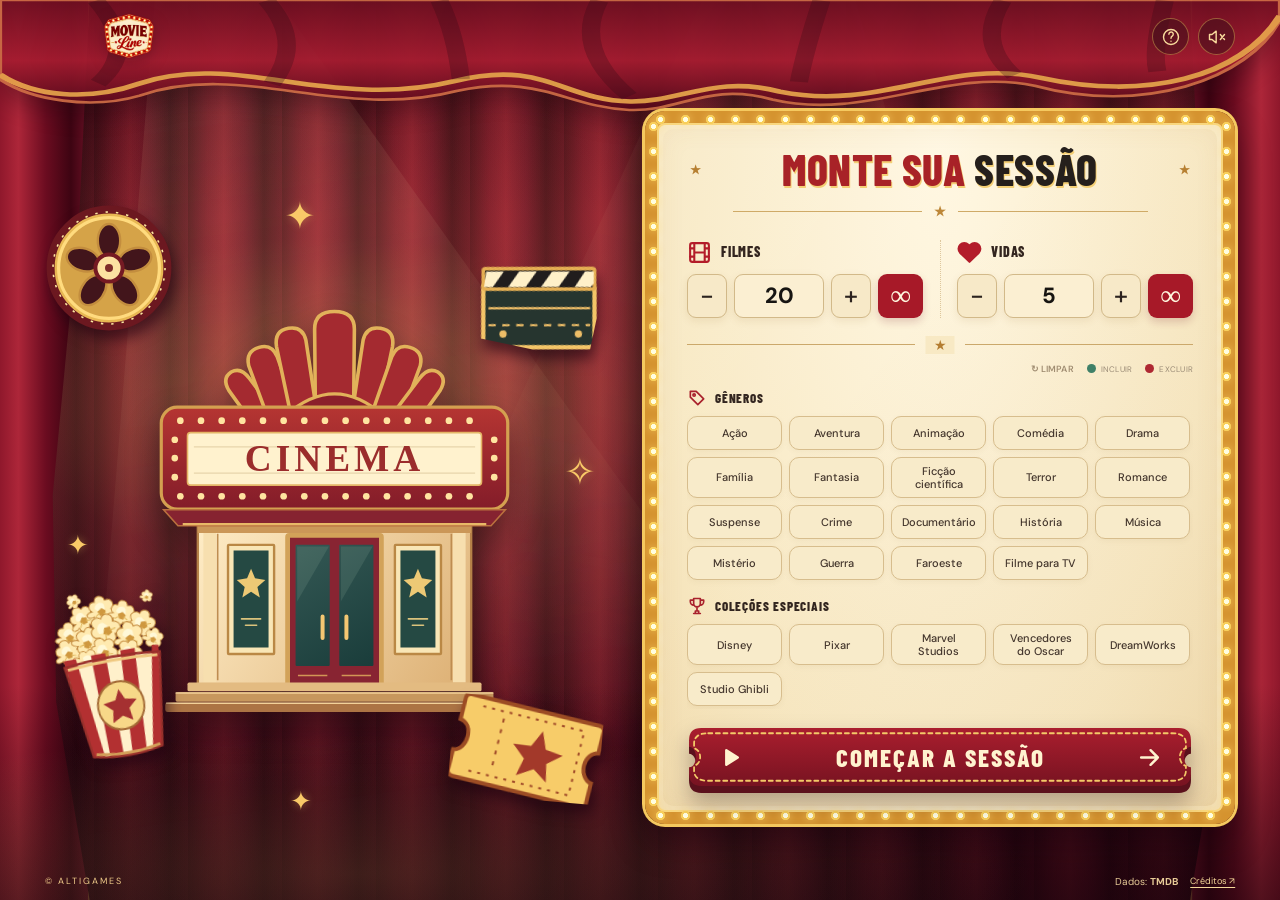
==== commit 051a502a: "melhoria da favicon" ====
--- a/index.html
+++ b/index.html
@@ -4,9 +4,9 @@
 <meta charset="utf-8"><meta name="viewport" content="width=device-width, initial-scale=1, viewport-fit=cover">
 <meta name="theme-color" content="#480b17"><meta name="description" content="Luzes, câmera... em que ano? Monte sua linha do tempo de filmes no Movieline, um jogo AltiGames.">
 <title>Movieline — Sua sessão de cinema</title>
-<link rel="icon" href="./assets/favicon.png?v=13" type="image/png">
-<link rel="shortcut icon" href="./assets/favicon.ico?v=13" type="image/x-icon">
-<link rel="apple-touch-icon" href="./assets/apple-touch-icon.png?v=13">
+<link rel="icon" type="image/png" href="./assets/logo-horizontal.png?v=13c">
+<link rel="shortcut icon" type="image/png" href="./assets/logo-horizontal.png?v=13c">
+<link rel="apple-touch-icon" href="./assets/logo-horizontal.png?v=13c">
 <link rel="preconnect" href="https://fonts.googleapis.com"><link rel="preconnect" href="https://fonts.gstatic.com" crossorigin>
 <link href="https://fonts.googleapis.com/css2?family=DM+Sans:wght@400;500;600;650;700&family=Fraunces:ital,opsz,wght@0,9..144,600;0,9..144,700;0,9..144,800;1,9..144,600&family=Barlow+Condensed:wght@500;600;700;800;900&display=swap" rel="stylesheet">
 <link rel="stylesheet" href="./styles.css?v=6">
